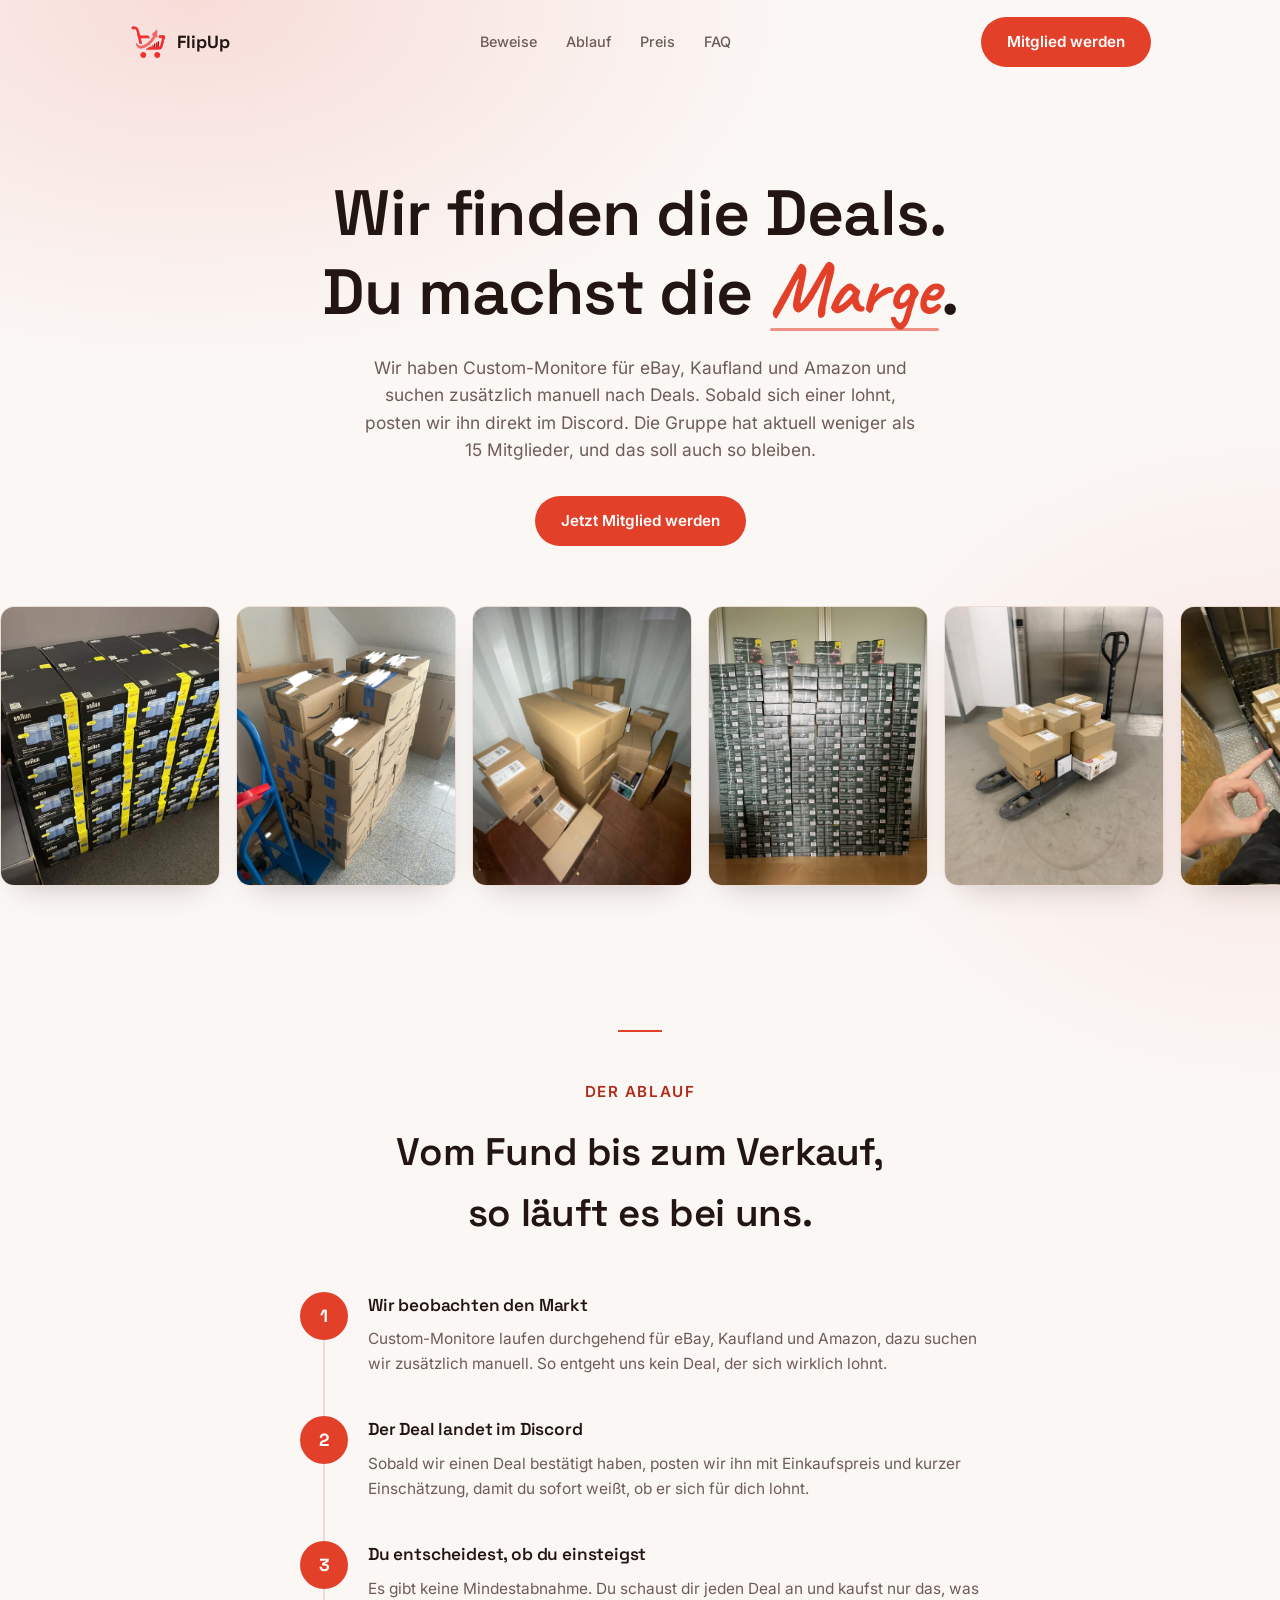
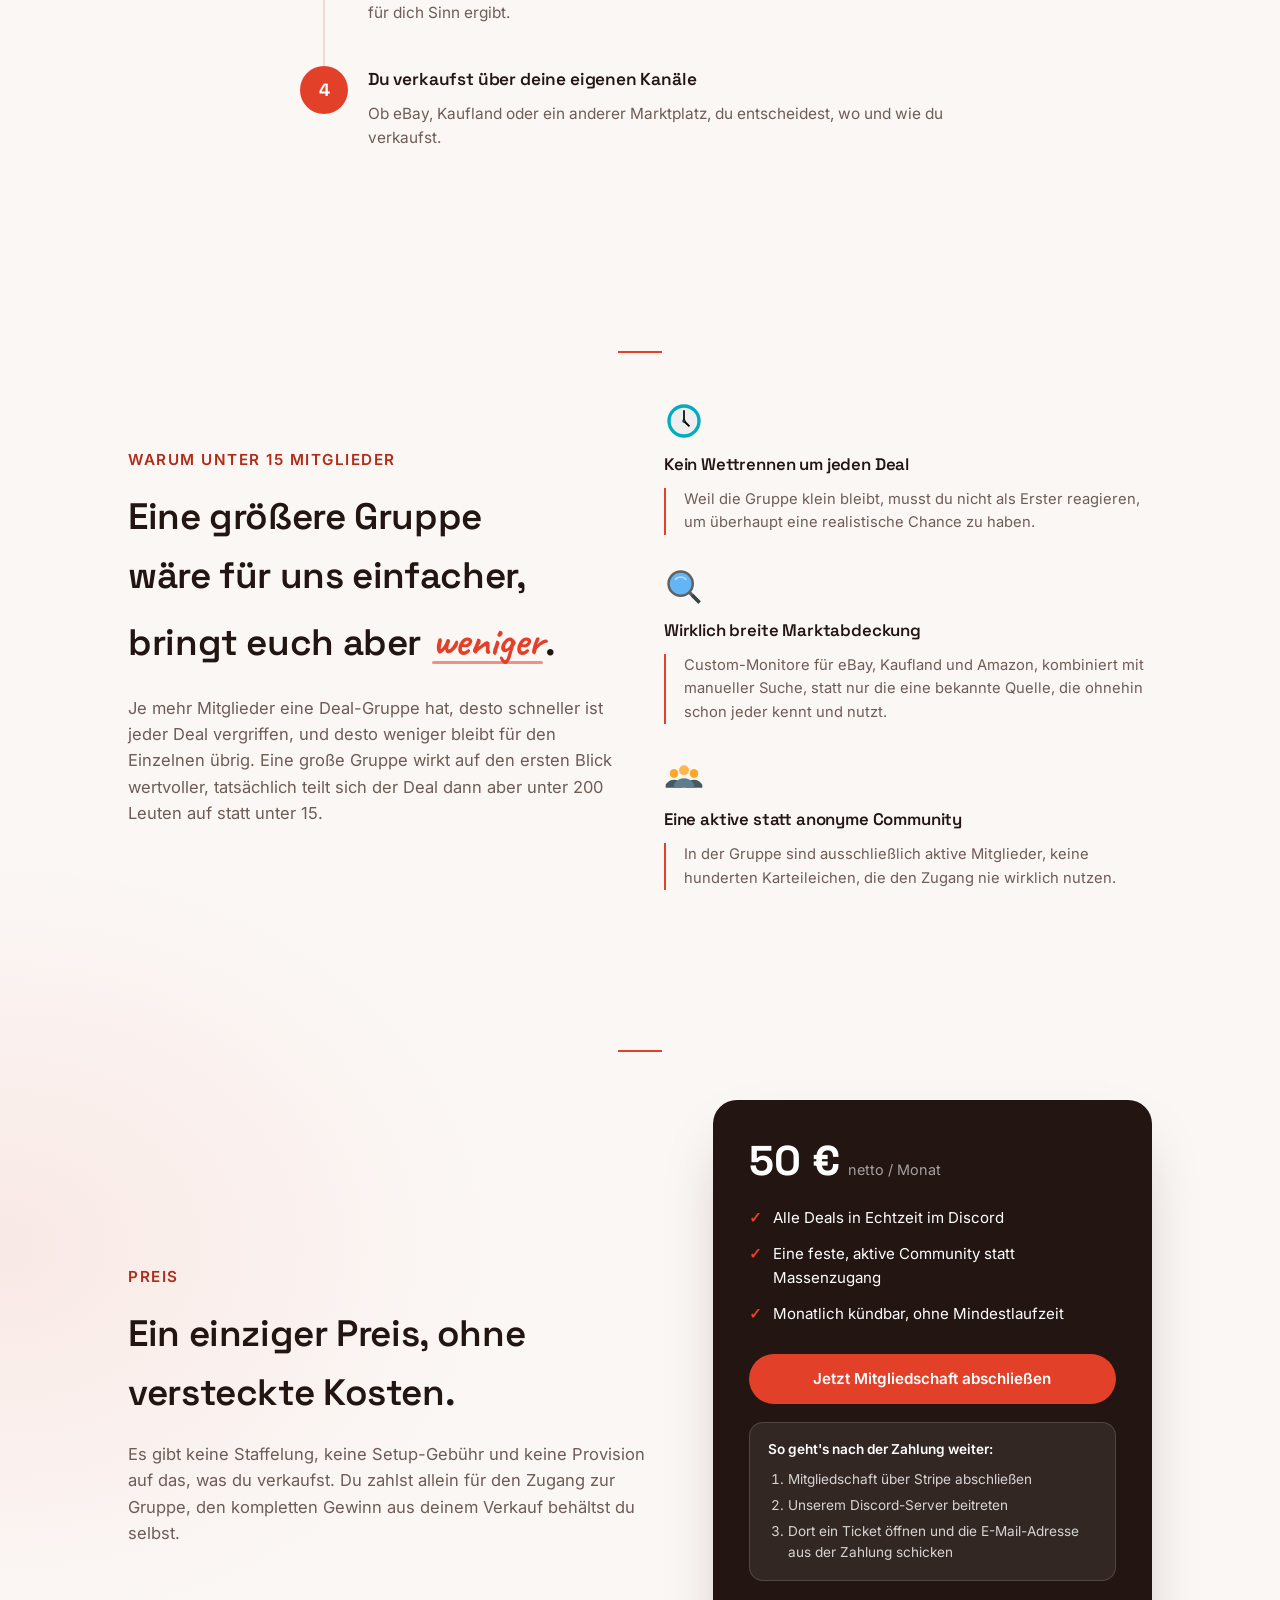
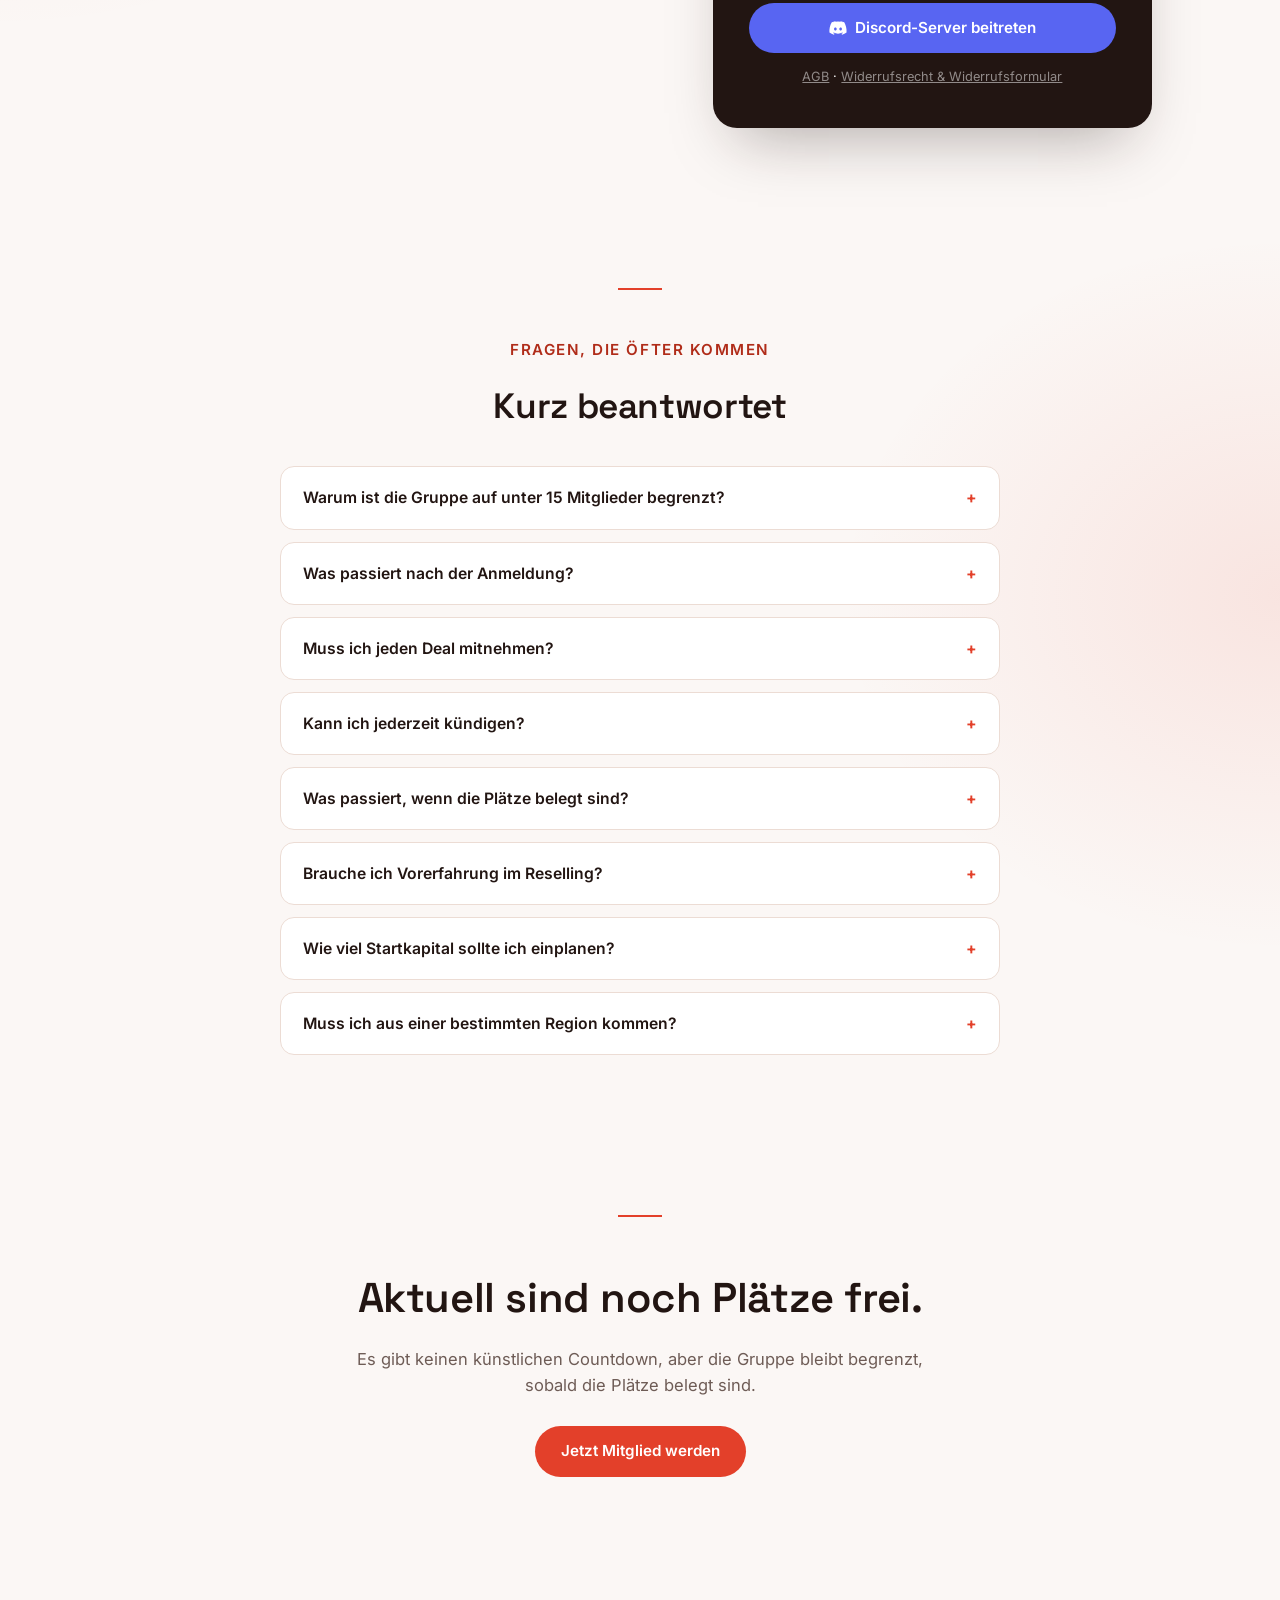
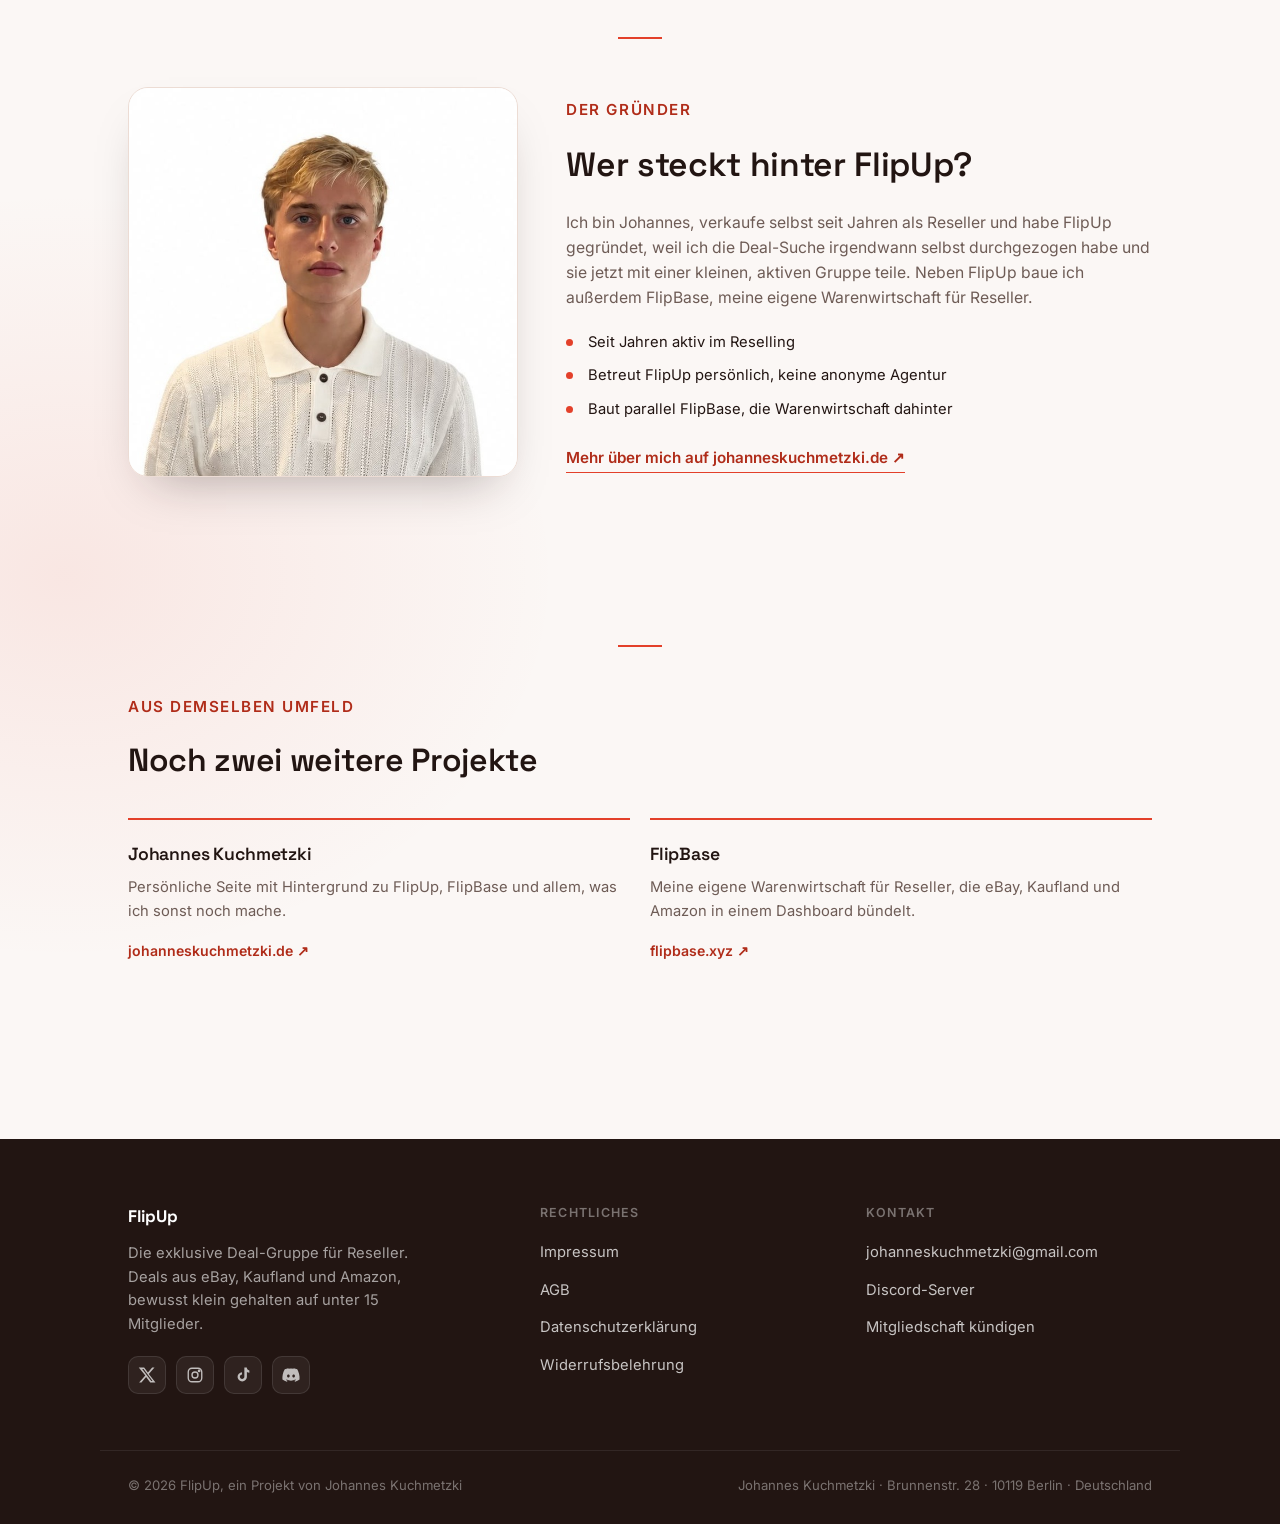
==== index.html @ 41fc4fbd "Redesign why-section with flat-color icons and divider-line layout like johanneskuchmetzki.de" ====
<!doctype html>
<html lang="de">
<head>
<meta charset="UTF-8">
<meta name="viewport" content="width=device-width, initial-scale=1.0">
<title>FlipUp</title>
<meta name="description" content="FlipUp, die exklusive Deal-Gruppe für Reseller. Deals aus eBay, Kaufland und Amazon, gefunden über Custom-Monitore und manuelle Suche, bewusst klein gehalten auf unter 15 Mitglieder.">
<link rel="canonical" href="https://flipupde.de/">
<meta property="og:title" content="FlipUp, exklusive Deal-Gruppe für Reseller">
<meta property="og:description" content="Deals aus eBay, Kaufland und Amazon, gefunden über Custom-Monitore und manuelle Suche. Bewusst klein gehalten auf unter 15 Mitglieder.">
<meta property="og:type" content="website">
<meta property="og:url" content="https://flipupde.de/">
<link rel="icon" type="image/png" sizes="32x32" href="assets/favicon/favicon-32.png">
<link rel="icon" type="image/png" sizes="16x16" href="assets/favicon/favicon-16.png">
<link rel="apple-touch-icon" sizes="180x180" href="assets/favicon/favicon-180.png">
<link rel="stylesheet" href="style.css?v=12">
<script type="application/ld+json">
{
  "@context": "https://schema.org",
  "@type": "Organization",
  "name": "FlipUp",
  "url": "https://flipupde.de/",
  "logo": "https://flipupde.de/assets/favicon/favicon-512.png",
  "description": "Exklusive Deal-Gruppe für Reseller mit Deals aus eBay, Kaufland und Amazon, gefunden über Custom-Monitore und manuelle Suche.",
  "founder": {
    "@type": "Person",
    "name": "Johannes Kuchmetzki"
  }
}
</script>
</head>
<body>

  <header class="nav" id="site-nav">
    <div class="nav-inner">
      <a class="nav-brand" href="#top">
        <img src="assets/logo.png" alt="FlipUp Logo" class="brand-logo">
        FlipUp
      </a>
      <nav>
        <a href="#proof">Beweise</a>
        <a href="#how">Ablauf</a>
        <a href="#pricing">Preis</a>
        <a href="#faq">FAQ</a>
      </nav>
      <a class="button button-nav" href="#pricing">Mitglied werden</a>
    </div>
  </header>

  <main id="top">

    <section class="hero">
      <div class="container hero-inner">
        <h1>Wir finden die Deals.<br>Du machst die <span class="accent-script">Marge</span>.</h1>
        <p class="hero-text">Wir haben Custom-Monitore für eBay, Kaufland und Amazon und suchen zusätzlich manuell nach Deals. Sobald sich einer lohnt, posten wir ihn direkt im Discord. Die Gruppe hat aktuell weniger als 15 Mitglieder, und das soll auch so bleiben.</p>
        <div class="hero-actions">
          <a class="button" href="#pricing">Jetzt Mitglied werden</a>
        </div>
      </div>
    </section>

    <section id="proof" class="strip-section">
      <div class="strip">
        <div class="strip-track">
          <img src="assets/deal-1.webp" alt="Palette mit Deal-Ware" class="strip-photo">
          <img src="assets/deal-4.webp" alt="Amazon-Pakete" class="strip-photo">
          <img src="assets/success/success-1.jpg" alt="Gestapelte Kartons" class="strip-photo">
          <img src="assets/deal-9.webp" alt="Akku-Sets aufgebaut" class="strip-photo">
          <img src="assets/success/success-2.jpg" alt="Wagen voller Pakete" class="strip-photo">
          <img src="assets/deal-13.webp" alt="Pakete im Transportwagen" class="strip-photo">
          <img src="assets/success/success-3.jpg" alt="Zwei Wagen mit Ware" class="strip-photo">
          <img src="assets/success/success-4.jpg" alt="Lagerecke voller Kartons" class="strip-photo">
          <img src="assets/success/success-5.jpg" alt="Palette mit Paketen" class="strip-photo">
          <img src="assets/deal-1.webp" alt="Palette mit Deal-Ware" class="strip-photo">
          <img src="assets/deal-4.webp" alt="Amazon-Pakete" class="strip-photo">
          <img src="assets/success/success-1.jpg" alt="Gestapelte Kartons" class="strip-photo">
          <img src="assets/deal-9.webp" alt="Akku-Sets aufgebaut" class="strip-photo">
          <img src="assets/success/success-2.jpg" alt="Wagen voller Pakete" class="strip-photo">
          <img src="assets/deal-13.webp" alt="Pakete im Transportwagen" class="strip-photo">
          <img src="assets/success/success-3.jpg" alt="Zwei Wagen mit Ware" class="strip-photo">
          <img src="assets/success/success-4.jpg" alt="Lagerecke voller Kartons" class="strip-photo">
          <img src="assets/success/success-5.jpg" alt="Palette mit Paketen" class="strip-photo">
        </div>
      </div>
    </section>

    <section id="how" class="section how">
      <div class="section-divider"></div>
      <div class="container">
        <p class="section-label reveal">Der Ablauf</p>
        <h2 class="reveal">Vom Fund bis zum Verkauf, so läuft es bei uns.</h2>
        <div class="timeline">
          <div class="timeline-item reveal">
            <span class="timeline-num">1</span>
            <div>
              <h3>Wir beobachten den Markt</h3>
              <p>Custom-Monitore laufen durchgehend für eBay, Kaufland und Amazon, dazu suchen wir zusätzlich manuell. So entgeht uns kein Deal, der sich wirklich lohnt.</p>
            </div>
          </div>
          <div class="timeline-item reveal">
            <span class="timeline-num">2</span>
            <div>
              <h3>Der Deal landet im Discord</h3>
              <p>Sobald wir einen Deal bestätigt haben, posten wir ihn mit Einkaufspreis und kurzer Einschätzung, damit du sofort weißt, ob er sich für dich lohnt.</p>
            </div>
          </div>
          <div class="timeline-item reveal">
            <span class="timeline-num">3</span>
            <div>
              <h3>Du entscheidest, ob du einsteigst</h3>
              <p>Es gibt keine Mindestabnahme. Du schaust dir jeden Deal an und kaufst nur das, was für dich Sinn ergibt.</p>
            </div>
          </div>
          <div class="timeline-item reveal">
            <span class="timeline-num">4</span>
            <div>
              <h3>Du verkaufst über deine eigenen Kanäle</h3>
              <p>Ob eBay, Kaufland oder ein anderer Marktplatz, du entscheidest, wo und wie du verkaufst.</p>
            </div>
          </div>
        </div>
      </div>
    </section>

    <section class="section why alt">
      <div class="section-divider"></div>
      <div class="container why-grid">
        <div class="reveal">
          <p class="section-label">Warum unter 15 Mitglieder</p>
          <h2>Eine größere Gruppe wäre für uns einfacher, bringt euch aber <span class="accent-script">weniger</span>.</h2>
          <p class="lede">Je mehr Mitglieder eine Deal-Gruppe hat, desto schneller ist jeder Deal vergriffen, und desto weniger bleibt für den Einzelnen übrig. Eine große Gruppe wirkt auf den ersten Blick wertvoller, tatsächlich teilt sich der Deal dann aber unter 200 Leuten auf statt unter 15.</p>
        </div>
        <div class="why-points">
          <div class="why-point reveal">
            <img src="assets/icons/clock.svg" alt="" class="why-icon">
            <h3>Kein Wettrennen um jeden Deal</h3>
            <div class="why-body">
              <p>Weil die Gruppe klein bleibt, musst du nicht als Erster reagieren, um überhaupt eine realistische Chance zu haben.</p>
            </div>
          </div>
          <div class="why-point reveal">
            <img src="assets/icons/search.svg" alt="" class="why-icon">
            <h3>Wirklich breite Marktabdeckung</h3>
            <div class="why-body">
              <p>Custom-Monitore für eBay, Kaufland und Amazon, kombiniert mit manueller Suche, statt nur die eine bekannte Quelle, die ohnehin schon jeder kennt und nutzt.</p>
            </div>
          </div>
          <div class="why-point reveal">
            <img src="assets/icons/conference-call.svg" alt="" class="why-icon">
            <h3>Eine aktive statt anonyme Community</h3>
            <div class="why-body">
              <p>In der Gruppe sind ausschließlich aktive Mitglieder, keine hunderten Karteileichen, die den Zugang nie wirklich nutzen.</p>
            </div>
          </div>
        </div>
      </div>
    </section>

    <section id="pricing" class="section pricing">
      <div class="section-divider"></div>
      <div class="container pricing-grid">
        <div class="pricing-copy reveal">
          <p class="section-label">Preis</p>
          <h2>Ein einziger Preis, ohne versteckte Kosten.</h2>
          <p class="lede">Es gibt keine Staffelung, keine Setup-Gebühr und keine Provision auf das, was du verkaufst. Du zahlst allein für den Zugang zur Gruppe, den kompletten Gewinn aus deinem Verkauf behältst du selbst.</p>
        </div>
        <div class="pricing-card reveal">
          <div class="pricing-price">
            <span class="pricing-amount">50&nbsp;€</span>
            <span class="pricing-period">netto / Monat</span>
          </div>
          <ul class="pricing-points">
            <li>Alle Deals in Echtzeit im Discord</li>
            <li>Eine feste, aktive Community statt Massenzugang</li>
            <li>Monatlich kündbar, ohne Mindestlaufzeit</li>
          </ul>
          <a class="button button-block" href="https://buy.stripe.com/bJefZj2SH6vlgEM9r18k802" target="_blank" rel="noopener">Jetzt Mitgliedschaft abschließen</a>
          <div class="pricing-steps">
            <p class="pricing-steps-title">So geht's nach der Zahlung weiter:</p>
            <ol>
              <li>Mitgliedschaft über Stripe abschließen</li>
              <li>Unserem Discord-Server beitreten</li>
              <li>Dort ein Ticket öffnen und die E-Mail-Adresse aus der Zahlung schicken</li>
            </ol>
          </div>
          <a class="button button-discord" href="https://discord.gg/VjVJKsM6pp" target="_blank" rel="noopener">
            <svg width="18" height="18" viewBox="0 0 24 24" fill="currentColor" aria-hidden="true"><path d="M20.3 4.4A19.7 19.7 0 0015.6 3l-.3.6a14 14 0 014.2 1.6 16 16 0 00-15 0A14 14 0 018.7 3.6L8.4 3a19.6 19.6 0 00-4.7 1.4C1 9 .3 13.5.6 18a19.8 19.8 0 006 3l.9-1.5a12.7 12.7 0 01-2-1c.2-.1.3-.3.5-.4a14.1 14.1 0 0012 0l.5.4a12.7 12.7 0 01-2 1L17.4 21a19.7 19.7 0 006-3c.4-5.2-1-9.7-3.1-13.6zM8.5 15.3c-1 0-1.8-.9-1.8-2s.8-2 1.8-2 1.9.9 1.8 2c0 1.1-.8 2-1.8 2zm7 0c-1 0-1.8-.9-1.8-2s.8-2 1.8-2 1.9.9 1.8 2c0 1.1-.8 2-1.8 2z"/></svg>
            Discord-Server beitreten
          </a>
          <p class="pricing-legal-link"><a href="agb.html">AGB</a> · <a href="widerruf.html">Widerrufsrecht &amp; Widerrufsformular</a></p>
        </div>
      </div>
    </section>

    <section id="faq" class="section faq">
      <div class="section-divider"></div>
      <div class="container">
        <p class="section-label reveal">Fragen, die öfter kommen</p>
        <h2 class="reveal">Kurz beantwortet</h2>
        <div class="faq-list">
          <details class="faq-item reveal">
            <summary>Warum ist die Gruppe auf unter 15 Mitglieder begrenzt?</summary>
            <p>Ein Deal, der für 15 Leute reicht, reicht nicht mehr, sobald 300 Leute gleichzeitig zugreifen. Genau deshalb halten wir die Gruppe bewusst klein.</p>
          </details>
          <details class="faq-item reveal">
            <summary>Was passiert nach der Anmeldung?</summary>
            <p>Du bekommst Zugang zum privaten Discord-Server. Ab diesem Moment siehst du jeden Deal, sobald wir ihn posten, inklusive Einkaufspreis und einer kurzen Einschätzung.</p>
          </details>
          <details class="faq-item reveal">
            <summary>Muss ich jeden Deal mitnehmen?</summary>
            <p>Nein. Du schaust dir jeden Deal in Ruhe an und entscheidest selbst, ob er zu dir passt.</p>
          </details>
          <details class="faq-item reveal">
            <summary>Kann ich jederzeit kündigen?</summary>
            <p>Ja, die Mitgliedschaft läuft monatlich und lässt sich jederzeit ohne Frist beenden.</p>
          </details>
          <details class="faq-item reveal">
            <summary>Was passiert, wenn die Plätze belegt sind?</summary>
            <p>Dann bleibt die Gruppe vorerst geschlossen, genau das macht ihren Wert aus. Melde dich trotzdem gerne, falls kurzfristig ein Platz frei wird.</p>
          </details>
          <details class="faq-item reveal">
            <summary>Brauche ich Vorerfahrung im Reselling?</summary>
            <p>Nein. Wir beschreiben jeden Deal so, dass klar ist, worum es geht und was realistisch drin ist. Wichtiger als Erfahrung ist, dass du Lust hast, dich wirklich mit den Deals zu beschäftigen.</p>
          </details>
          <details class="faq-item reveal">
            <summary>Wie viel Startkapital sollte ich einplanen?</summary>
            <p>Das hängt vom Deal ab, viele lassen sich schon mit 100 bis 300 € Einsatz starten. Du entscheidest bei jedem Deal selbst, wie viel du investierst, es gibt keine Mindestsumme.</p>
          </details>
          <details class="faq-item reveal">
            <summary>Muss ich aus einer bestimmten Region kommen?</summary>
            <p>Nein, du kannst von überall in Deutschland mitmachen. Entscheidend ist nur, dass du die Ware selbst einkaufen und über deine eigenen Kanäle weiterverkaufen kannst.</p>
          </details>
        </div>
      </div>
    </section>

    <section class="section cta">
      <div class="section-divider"></div>
      <div class="container cta-inner reveal">
        <h2>Aktuell sind noch Plätze frei.</h2>
        <p class="lede">Es gibt keinen künstlichen Countdown, aber die Gruppe bleibt begrenzt, sobald die Plätze belegt sind.</p>
        <a class="button" href="#pricing">Jetzt Mitglied werden</a>
      </div>
    </section>

    <section id="founder" class="section founder alt">
      <div class="section-divider"></div>
      <div class="container">
        <div class="founder-grid">
          <div class="founder-photo reveal">
            <img src="assets/founder.jpg?v=3" alt="Johannes Kuchmetzki">
          </div>
          <div class="founder-content reveal">
            <p class="section-label">Der Gründer</p>
            <h2>Wer steckt hinter FlipUp?</h2>
            <p class="founder-bio">Ich bin Johannes, verkaufe selbst seit Jahren als Reseller und habe FlipUp gegründet, weil ich die Deal-Suche irgendwann selbst durchgezogen habe und sie jetzt mit einer kleinen, aktiven Gruppe teile. Neben FlipUp baue ich außerdem FlipBase, meine eigene Warenwirtschaft für Reseller.</p>
            <ul class="founder-points">
              <li>Seit Jahren aktiv im Reselling</li>
              <li>Betreut FlipUp persönlich, keine anonyme Agentur</li>
              <li>Baut parallel FlipBase, die Warenwirtschaft dahinter</li>
            </ul>
            <a class="founder-link" href="https://johanneskuchmetzki.de" target="_blank" rel="noopener">
              Mehr über mich auf johanneskuchmetzki.de ↗
            </a>
          </div>
        </div>
      </div>
    </section>

    <section class="section network">
      <div class="section-divider"></div>
      <div class="container">
        <p class="section-label reveal">Aus demselben Umfeld</p>
        <h2 class="reveal">Noch zwei weitere Projekte</h2>
        <div class="network-grid">
          <a class="network-card reveal" href="https://johanneskuchmetzki.de" target="_blank" rel="noopener">
            <h3>Johannes Kuchmetzki</h3>
            <p>Persönliche Seite mit Hintergrund zu FlipUp, FlipBase und allem, was ich sonst noch mache.</p>
            <span class="network-link">johanneskuchmetzki.de ↗</span>
          </a>
          <a class="network-card reveal" href="https://flipbase.xyz" target="_blank" rel="noopener">
            <h3>FlipBase</h3>
            <p>Meine eigene Warenwirtschaft für Reseller, die eBay, Kaufland und Amazon in einem Dashboard bündelt.</p>
            <span class="network-link">flipbase.xyz ↗</span>
          </a>
        </div>
      </div>
    </section>

  </main>

  <footer class="footer">
    <div class="container footer-grid">
      <div>
        <p class="footer-brand">FlipUp</p>
        <p class="footer-tagline">Die exklusive Deal-Gruppe für Reseller. Deals aus eBay, Kaufland und Amazon, bewusst klein gehalten auf unter 15 Mitglieder.</p>
        <div class="footer-social">
          <a href="https://x.com/FlipUpde" target="_blank" rel="noopener" aria-label="FlipUp auf X">
            <svg width="18" height="18" viewBox="0 0 24 24" fill="currentColor" aria-hidden="true"><path d="M18.9 2H22l-7.6 8.7L23.3 22h-7l-5.5-7.2L4.6 22H1.5l8.2-9.4L1 2h7.2l5 6.6L18.9 2zm-1.2 18h1.7L7.4 4h-1.8l12.1 16z"/></svg>
          </a>
          <a href="https://www.instagram.com/flipupde/" target="_blank" rel="noopener" aria-label="FlipUp auf Instagram">
            <svg width="18" height="18" viewBox="0 0 24 24" fill="none" stroke="currentColor" stroke-width="1.8" aria-hidden="true"><rect x="3" y="3" width="18" height="18" rx="5"/><circle cx="12" cy="12" r="4"/><circle cx="17.5" cy="6.5" r="1"/></svg>
          </a>
          <a href="https://www.tiktok.com/@flipupde" target="_blank" rel="noopener" aria-label="FlipUp auf TikTok">
            <svg width="18" height="18" viewBox="0 0 24 24" fill="currentColor" aria-hidden="true"><path d="M14 2h3c.2 2.1 1.4 3.7 3.5 3.9v3c-1.2 0-2.3-.3-3.3-.9v6.4c0 3.4-2.8 6.1-6.2 6.1S4.8 17.8 4.8 14.4c0-3.3 2.6-6 5.9-6.1v3.1c-1.6.1-2.9 1.4-2.9 3s1.3 3 3 3 3-1.3 3-3V2z"/></svg>
          </a>
          <a href="https://discord.gg/VjVJKsM6pp" target="_blank" rel="noopener" aria-label="FlipUp auf Discord">
            <svg width="18" height="18" viewBox="0 0 24 24" fill="currentColor" aria-hidden="true"><path d="M20.3 4.4A19.7 19.7 0 0015.6 3l-.3.6a14 14 0 014.2 1.6 16 16 0 00-15 0A14 14 0 018.7 3.6L8.4 3a19.6 19.6 0 00-4.7 1.4C1 9 .3 13.5.6 18a19.8 19.8 0 006 3l.9-1.5a12.7 12.7 0 01-2-1c.2-.1.3-.3.5-.4a14.1 14.1 0 0012 0l.5.4a12.7 12.7 0 01-2 1L17.4 21a19.7 19.7 0 006-3c.4-5.2-1-9.7-3.1-13.6zM8.5 15.3c-1 0-1.8-.9-1.8-2s.8-2 1.8-2 1.9.9 1.8 2c0 1.1-.8 2-1.8 2zm7 0c-1 0-1.8-.9-1.8-2s.8-2 1.8-2 1.9.9 1.8 2c0 1.1-.8 2-1.8 2z"/></svg>
          </a>
        </div>
      </div>
      <div>
        <p class="footer-heading">Rechtliches</p>
        <ul class="footer-links">
          <li><a href="https://johanneskuchmetzki.de/impressum.html">Impressum</a></li>
          <li><a href="agb.html">AGB</a></li>
          <li><a href="datenschutz.html">Datenschutzerklärung</a></li>
          <li><a href="widerruf.html">Widerrufsbelehrung</a></li>
        </ul>
      </div>
      <div>
        <p class="footer-heading">Kontakt</p>
        <ul class="footer-links">
          <li><a href="mailto:johanneskuchmetzki@gmail.com">johanneskuchmetzki@gmail.com</a></li>
          <li><a href="https://discord.gg/VjVJKsM6pp" target="_blank" rel="noopener">Discord-Server</a></li>
          <li><a href="kuendigen.html">Mitgliedschaft kündigen</a></li>
        </ul>
      </div>
    </div>
    <div class="container footer-bottom">
      <span>© 2026 FlipUp, ein Projekt von Johannes Kuchmetzki</span>
      <span>Johannes Kuchmetzki · Brunnenstr. 28 · 10119 Berlin · Deutschland</span>
    </div>
  </footer>

  <script>
    var revealEls = document.querySelectorAll('.reveal');
    if ('IntersectionObserver' in window) {
      var io = new IntersectionObserver(function (entries) {
        entries.forEach(function (entry) {
          if (entry.isIntersecting) {
            entry.target.classList.add('reveal-visible');
            io.unobserve(entry.target);
          }
        });
      }, { threshold: 0.15, rootMargin: '0px 0px -40px 0px' });
      revealEls.forEach(function (el) { io.observe(el); });
    } else {
      revealEls.forEach(function (el) { el.classList.add('reveal-visible'); });
    }
  </script>

  <script>
    var siteNav = document.getElementById('site-nav');
    function updateNavScroll() {
      if (window.scrollY > 24) {
        siteNav.classList.add('scrolled');
      } else {
        siteNav.classList.remove('scrolled');
      }
    }
    updateNavScroll();
    window.addEventListener('scroll', updateNavScroll, { passive: true });
  </script>

</body>
</html>
---- style.css ----
@font-face {
  font-family: "Inter";
  src: url("assets/fonts/inter-latin.woff2") format("woff2");
  font-weight: 400 700;
  font-style: normal;
  font-display: swap;
}

@font-face {
  font-family: "Space Grotesk";
  src: url("assets/fonts/space-grotesk-latin.woff2") format("woff2");
  font-weight: 400 700;
  font-style: normal;
  font-display: swap;
}

@font-face {
  font-family: "Caveat";
  src: url("assets/fonts/caveat-700.woff2") format("woff2");
  font-weight: 700;
  font-style: normal;
  font-display: swap;
}

.accent-script {
  font-family: "Caveat", cursive;
  font-weight: 700;
  font-size: 1.2em;
  color: var(--accent);
  padding: 0 2px;
  position: relative;
}

.accent-script::after {
  content: "";
  position: absolute;
  left: 2px;
  right: 2px;
  bottom: 0.08em;
  height: 3px;
  background: var(--accent);
  border-radius: 2px;
  opacity: 0.55;
}

:root {
  --bg: #fbf7f5;
  --bg-alt: #f6ebe6;
  --surface: #ffffff;
  --text: #221512;
  --text-muted: #6e5c56;
  --accent: #e3402a;
  --accent-ink: #b02c19;
  --border: #ecdcd4;
  --max-width: 1080px;
  color-scheme: light;
}

* { box-sizing: border-box; }

html { scroll-behavior: smooth; }

body {
  margin: 0;
  background:
    radial-gradient(1000px 600px at 15% 0%, rgba(227, 64, 42, 0.14), transparent 60%),
    radial-gradient(800px 600px at 100% 12%, rgba(227, 64, 42, 0.09), transparent 55%),
    radial-gradient(900px 700px at 0% 45%, rgba(227, 64, 42, 0.08), transparent 55%),
    radial-gradient(800px 650px at 100% 60%, rgba(227, 64, 42, 0.1), transparent 55%),
    radial-gradient(900px 700px at 5% 85%, rgba(227, 64, 42, 0.09), transparent 55%),
    radial-gradient(800px 600px at 95% 100%, rgba(227, 64, 42, 0.1), transparent 55%),
    var(--bg);
  color: var(--text);
  font-family: "Inter", -apple-system, BlinkMacSystemFont, "Segoe UI", sans-serif;
  line-height: 1.6;
}

h1, h2, h3 {
  font-family: "Space Grotesk", -apple-system, BlinkMacSystemFont, "Segoe UI", sans-serif;
  font-weight: 600;
  letter-spacing: -0.01em;
  margin: 0;
  text-wrap: balance;
}

.container {
  max-width: var(--max-width);
  margin: 0 auto;
  padding: 0 28px;
}

/* Reveal-on-scroll */

.reveal {
  opacity: 0;
  transform: translateY(28px);
  transition: opacity 0.7s cubic-bezier(0.16, 1, 0.3, 1), transform 0.7s cubic-bezier(0.16, 1, 0.3, 1);
}

.reveal-visible {
  opacity: 1;
  transform: translateY(0);
}

@media (prefers-reduced-motion: reduce) {
  .reveal { opacity: 1; transform: none; transition: none; }
}

/* Nav */

.nav {
  position: sticky;
  top: 0;
  z-index: 20;
  padding: 0;
  transition: padding 0.25s ease;
}

.nav.scrolled {
  padding: 12px 20px 0;
}

.nav-inner {
  max-width: var(--max-width);
  margin: 0 auto;
  padding: 16px 28px;
  display: flex;
  justify-content: space-between;
  align-items: center;
  flex-wrap: wrap;
  gap: 12px;
  background: transparent;
  border: 1px solid transparent;
  border-radius: 999px;
  box-shadow: none;
  transition: padding 0.25s ease, background 0.25s ease, border-color 0.25s ease, box-shadow 0.25s ease;
}

.nav.scrolled .nav-inner {
  padding: 8px 20px;
  background: rgba(255, 255, 255, 0.75);
  backdrop-filter: blur(10px);
  border-color: rgba(255, 255, 255, 0.6);
  box-shadow: 0 10px 30px -14px rgba(34, 21, 18, 0.25);
}

.nav-brand {
  font-family: "Space Grotesk", sans-serif;
  font-weight: 700;
  font-size: 1.1rem;
  color: var(--text);
  text-decoration: none;
  display: flex;
  align-items: center;
  gap: 10px;
}

.brand-logo {
  width: 38px;
  height: 38px;
  object-fit: contain;
}

.nav nav a {
  color: var(--text-muted);
  text-decoration: none;
  margin-left: 24px;
  font-size: 0.9rem;
  font-weight: 500;
  transition: color 0.15s ease;
}

.nav nav a:first-child { margin-left: 0; }
.nav nav a:hover { color: var(--accent-ink); }

.button-nav {
  padding: 9px 18px;
  font-size: 0.88rem;
  transition: padding 0.25s ease, font-size 0.25s ease;
}

.nav.scrolled .button-nav {
  padding: 7px 15px;
  font-size: 0.82rem;
}

/* Buttons */

.button {
  display: inline-flex;
  align-items: center;
  background: var(--accent);
  color: #fff;
  padding: 13px 26px;
  border-radius: 999px;
  text-decoration: none;
  font-weight: 600;
  font-size: 0.95rem;
  transition: transform 0.15s ease, background 0.15s ease;
}

.button:hover {
  background: var(--accent-ink);
  transform: translateY(-1px);
}

.button-ghost {
  background: transparent;
  color: var(--text);
  border: 1.5px solid var(--border);
}

.button-ghost:hover {
  background: var(--surface);
  color: var(--accent-ink);
  border-color: var(--accent-ink);
}

.button-block {
  width: 100%;
  justify-content: center;
}

.button-light {
  background: #fff;
  color: var(--accent-ink);
}

.button-light:hover { background: var(--bg); }

/* Hero — single column, bold, no side image */

.hero {
  padding: 96px 0 40px;
  text-align: center;
  overflow: hidden;
}

.hero-inner {
  max-width: 780px;
  margin: 0 auto;
}

.eyebrow {
  display: inline-block;
  text-transform: uppercase;
  letter-spacing: 0.12em;
  font-size: 0.78rem;
  font-weight: 600;
  color: var(--accent-ink);
  margin: 0 0 20px;
}

.hero h1 {
  font-size: clamp(2.4rem, 6vw, 4rem);
  line-height: 1.06;
  margin: 0 auto 24px;
  max-width: 720px;
}

.hero h1 .accent {
  color: var(--accent);
}

.hero-text {
  color: var(--text-muted);
  font-size: 1.08rem;
  max-width: 560px;
  margin: 0 auto 32px;
}

.hero-actions {
  display: flex;
  gap: 14px;
  flex-wrap: wrap;
  justify-content: center;
  margin-bottom: 8px;
}

/* Horizontal photo strip */

.strip-section {
  padding: 8px 0 0;
}

.strip-label {
  text-align: center;
  font-size: 0.85rem;
  color: var(--text-muted);
  margin: 0 0 18px;
}

.strip {
  overflow: hidden;
  padding: 4px 0 64px;
}

.strip-track {
  display: flex;
  width: max-content;
  gap: 16px;
  animation: strip-scroll 40s linear infinite;
}

.strip-photo {
  width: 220px;
  height: 280px;
  object-fit: cover;
  border-radius: 14px;
  border: 1px solid var(--border);
  box-shadow: 0 16px 32px -20px rgba(34, 21, 18, 0.3);
  flex-shrink: 0;
}

@keyframes strip-scroll {
  from { transform: translateX(0); }
  to { transform: translateX(-50%); }
}

@media (prefers-reduced-motion: reduce) {
  .strip-track { animation: none; }
}

/* Sections */

.section {
  padding: 80px 0;
}

.section-label {
  text-transform: uppercase;
  letter-spacing: 0.1em;
  font-size: 0.95rem;
  font-weight: 600;
  color: var(--accent-ink);
  margin: 0 0 16px;
}

.section-divider {
  width: 44px;
  height: 2px;
  background: var(--accent);
  margin: 0 auto 48px;
}

.how {
  text-align: center;
}

.how h2 {
  font-size: clamp(1.7rem, 3.2vw, 2.4rem);
  max-width: 640px;
  margin: 0 auto 48px;
}

.lede {
  color: var(--text-muted);
  font-size: 1.03rem;
  max-width: 600px;
}

/* Timeline (replaces card grid) */

.timeline {
  display: flex;
  flex-direction: column;
  gap: 0;
  max-width: 680px;
  margin: 0 auto;
  text-align: left;
}

.timeline-item {
  display: grid;
  grid-template-columns: 48px 1fr;
  gap: 20px;
  padding-bottom: 40px;
  position: relative;
}

.timeline-item:not(:last-child)::before {
  content: "";
  position: absolute;
  left: 23px;
  top: 48px;
  bottom: 0;
  width: 2px;
  background: var(--border);
}

.timeline-num {
  width: 48px;
  height: 48px;
  border-radius: 50%;
  background: var(--accent);
  color: #fff;
  display: flex;
  align-items: center;
  justify-content: center;
  font-family: "Space Grotesk", sans-serif;
  font-weight: 700;
  font-size: 1.1rem;
  flex-shrink: 0;
  z-index: 1;
}

.timeline-item h3 {
  font-size: 1.08rem;
  margin-bottom: 8px;
}

.timeline-item p {
  color: var(--text-muted);
  font-size: 0.96rem;
  margin: 0;
}

/* Why */

.why-grid {
  display: grid;
  grid-template-columns: 1fr 1fr;
  gap: 48px;
  align-items: center;
}

.why h2 {
  font-size: clamp(1.7rem, 3.2vw, 2.3rem);
  margin: 14px 0 18px;
}

.why-points {
  display: flex;
  flex-direction: column;
  gap: 32px;
}

.why-point {
  display: flex;
  flex-direction: column;
  gap: 10px;
}

.why-icon {
  width: 40px;
  height: 40px;
}

.why-point h3 {
  font-size: 1.05rem;
}

.why-body {
  border-left: 2px solid var(--accent);
  padding-left: 18px;
}

.why-point p {
  color: var(--text-muted);
  font-size: 0.92rem;
  margin: 0;
}

/* Pricing */

.pricing-grid {
  display: grid;
  grid-template-columns: 1.1fr 0.9fr;
  gap: 48px;
  align-items: center;
}

.pricing h2 {
  font-size: clamp(1.7rem, 3.2vw, 2.3rem);
  margin: 14px 0 18px;
}

.pricing-card {
  background: var(--text);
  border-radius: 24px;
  padding: 40px 36px;
  color: #fff;
  box-shadow: 0 30px 60px -24px rgba(34, 21, 18, 0.35);
}

.pricing-price {
  display: flex;
  align-items: baseline;
  gap: 8px;
  margin-bottom: 24px;
}

.pricing-amount {
  font-family: "Space Grotesk", sans-serif;
  font-size: 2.6rem;
  font-weight: 700;
  line-height: 1;
}

.pricing-period {
  color: rgba(255,255,255,0.6);
  font-size: 0.9rem;
}

.pricing-points {
  list-style: none;
  padding: 0;
  margin: 0 0 28px;
  display: flex;
  flex-direction: column;
  gap: 12px;
}

.pricing-points li {
  position: relative;
  padding-left: 24px;
  font-size: 0.94rem;
}

.pricing-points li::before {
  content: "✓";
  position: absolute;
  left: 0;
  color: var(--accent);
  font-weight: 700;
}

.pricing-steps {
  background: rgba(255, 255, 255, 0.08);
  border: 1px solid rgba(255, 255, 255, 0.15);
  border-radius: 14px;
  padding: 16px 18px;
  margin: 18px 0;
}

.pricing-steps-title {
  font-size: 0.85rem;
  font-weight: 600;
  margin: 0 0 8px;
}

.pricing-steps ol {
  margin: 0;
  padding-left: 20px;
  display: flex;
  flex-direction: column;
  gap: 4px;
}

.pricing-steps li {
  font-size: 0.85rem;
  color: rgba(255, 255, 255, 0.8);
}

.button-discord {
  width: 100%;
  justify-content: center;
  background: #5865f2;
  gap: 8px;
  margin-top: 4px;
}

.button-discord:hover {
  background: #4752c4;
}

.pricing-legal-link {
  text-align: center;
  margin: 14px 0 0;
  font-size: 0.8rem;
}

.pricing-legal-link a {
  color: rgba(255, 255, 255, 0.5);
  text-decoration: underline;
}

.pricing-legal-link a:hover {
  color: rgba(255, 255, 255, 0.8);
}

/* Founder section */

.founder-grid {
  display: grid;
  grid-template-columns: 0.8fr 1.2fr;
  gap: 48px;
  align-items: center;
}

.founder-photo img {
  width: 100%;
  aspect-ratio: 1 / 1;
  object-fit: cover;
  border-radius: 20px;
  border: 1px solid var(--border);
  box-shadow: 0 24px 48px -24px rgba(34, 21, 18, 0.35);
}

.founder-content h2 {
  font-size: clamp(1.6rem, 3vw, 2.1rem);
  margin: 14px 0 18px;
}

.founder-bio {
  color: var(--text-muted);
  font-size: 0.98rem;
  margin: 0 0 20px;
}

.founder-points {
  list-style: none;
  padding: 0;
  margin: 0 0 24px;
  display: flex;
  flex-direction: column;
  gap: 10px;
}

.founder-points li {
  position: relative;
  padding-left: 22px;
  font-size: 0.92rem;
}

.founder-points li::before {
  content: "";
  position: absolute;
  left: 0;
  top: 8px;
  width: 7px;
  height: 7px;
  border-radius: 50%;
  background: var(--accent);
}

.founder-link {
  display: inline-flex;
  color: var(--accent-ink);
  font-weight: 600;
  font-size: 0.95rem;
  text-decoration: none;
  border-bottom: 1px solid var(--accent);
  padding-bottom: 2px;
}

.founder-link:hover { color: var(--accent); }

/* Network cards */

.network h2 {
  font-size: clamp(1.5rem, 2.8vw, 2rem);
  margin: 14px 0 32px;
}

.network-grid {
  display: grid;
  grid-template-columns: 1fr 1fr;
  gap: 20px;
}

.network-card {
  display: block;
  padding-top: 20px;
  border-top: 2px solid var(--accent);
  text-decoration: none;
  color: var(--text);
  transition: transform 0.15s ease;
}

.network-card:hover {
  transform: translateX(4px);
}

.network-card h3 {
  font-size: 1.1rem;
  margin-bottom: 8px;
}

.network-card p {
  color: var(--text-muted);
  font-size: 0.92rem;
  margin: 0 0 14px;
}

.network-link {
  color: var(--accent-ink);
  font-weight: 600;
  font-size: 0.88rem;
}

/* FAQ */

.faq {
  text-align: center;
}

.faq h2 {
  font-size: clamp(1.7rem, 3.2vw, 2.2rem);
  margin: 14px 0 32px;
}

.faq-list {
  margin: 0 auto;
  text-align: left;
  display: flex;
  flex-direction: column;
  gap: 12px;
  max-width: 720px;
}

.faq-item {
  background: var(--surface);
  border: 1px solid var(--border);
  border-radius: 14px;
  padding: 18px 22px;
}

.faq-item summary {
  cursor: pointer;
  font-weight: 600;
  font-size: 0.98rem;
  list-style: none;
}

.faq-item summary::-webkit-details-marker { display: none; }

.faq-item summary::after {
  content: "+";
  float: right;
  color: var(--accent);
  font-weight: 700;
}

.faq-item[open] summary::after { content: "–"; }

.faq-item p {
  color: var(--text-muted);
  font-size: 0.92rem;
  margin: 14px 0 0;
}

/* CTA */

.cta {
  text-align: center;
}

.cta-inner h2 {
  font-size: clamp(1.8rem, 3.6vw, 2.6rem);
  margin-bottom: 14px;
}

.cta .lede {
  margin: 0 auto 28px;
}

/* Footer */

.footer {
  background: var(--text);
  color: rgba(255, 255, 255, 0.6);
  padding: 64px 0 28px;
  margin-top: 96px;
}

.footer-grid {
  display: grid;
  grid-template-columns: 1.3fr 1fr 1fr;
  gap: 40px;
}

.footer-brand {
  font-family: "Space Grotesk", sans-serif;
  font-weight: 700;
  font-size: 1.05rem;
  color: #fff;
  margin: 0 0 12px;
}

.footer-tagline {
  font-size: 0.92rem;
  line-height: 1.6;
  max-width: 320px;
  margin: 0 0 20px;
}

.footer-social {
  display: flex;
  gap: 10px;
}

.footer-social a {
  width: 38px;
  height: 38px;
  border-radius: 10px;
  background: rgba(255, 255, 255, 0.06);
  border: 1px solid rgba(255, 255, 255, 0.1);
  display: flex;
  align-items: center;
  justify-content: center;
  color: rgba(255, 255, 255, 0.7);
  transition: background 0.15s ease, color 0.15s ease;
}

.footer-social a:hover {
  background: var(--accent);
  border-color: var(--accent);
  color: #fff;
}

.footer-heading {
  text-transform: uppercase;
  letter-spacing: 0.1em;
  font-size: 0.78rem;
  font-weight: 600;
  color: rgba(255, 255, 255, 0.4);
  margin: 0 0 16px;
}

.footer-links {
  list-style: none;
  padding: 0;
  margin: 0;
  display: flex;
  flex-direction: column;
  gap: 12px;
}

.footer-links a {
  color: rgba(255, 255, 255, 0.75);
  text-decoration: none;
  font-size: 0.92rem;
}

.footer-links a:hover { color: #fff; }

.footer-bottom {
  display: flex;
  justify-content: space-between;
  flex-wrap: wrap;
  gap: 8px;
  margin-top: 56px;
  padding-top: 24px;
  border-top: 1px solid rgba(255, 255, 255, 0.08);
  font-size: 0.82rem;
  color: rgba(255, 255, 255, 0.4);
}

/* Responsive */

@media (max-width: 900px) {
  .why-grid,
  .pricing-grid,
  .founder-grid,
  .network-grid {
    grid-template-columns: 1fr;
  }
  .founder-photo { max-width: 280px; margin: 0 auto; }
  .footer-grid { grid-template-columns: 1fr; gap: 32px; }
}

@media (max-width: 600px) {
  .hero { padding: 64px 0 40px; }
  .section { padding: 56px 0; }
  .nav nav { display: none; }
  .strip-photo { width: 170px; height: 220px; }
  .timeline-item { grid-template-columns: 40px 1fr; }
  .timeline-num { width: 40px; height: 40px; font-size: 1rem; }
  .timeline-item:not(:last-child)::before { left: 19px; }
}
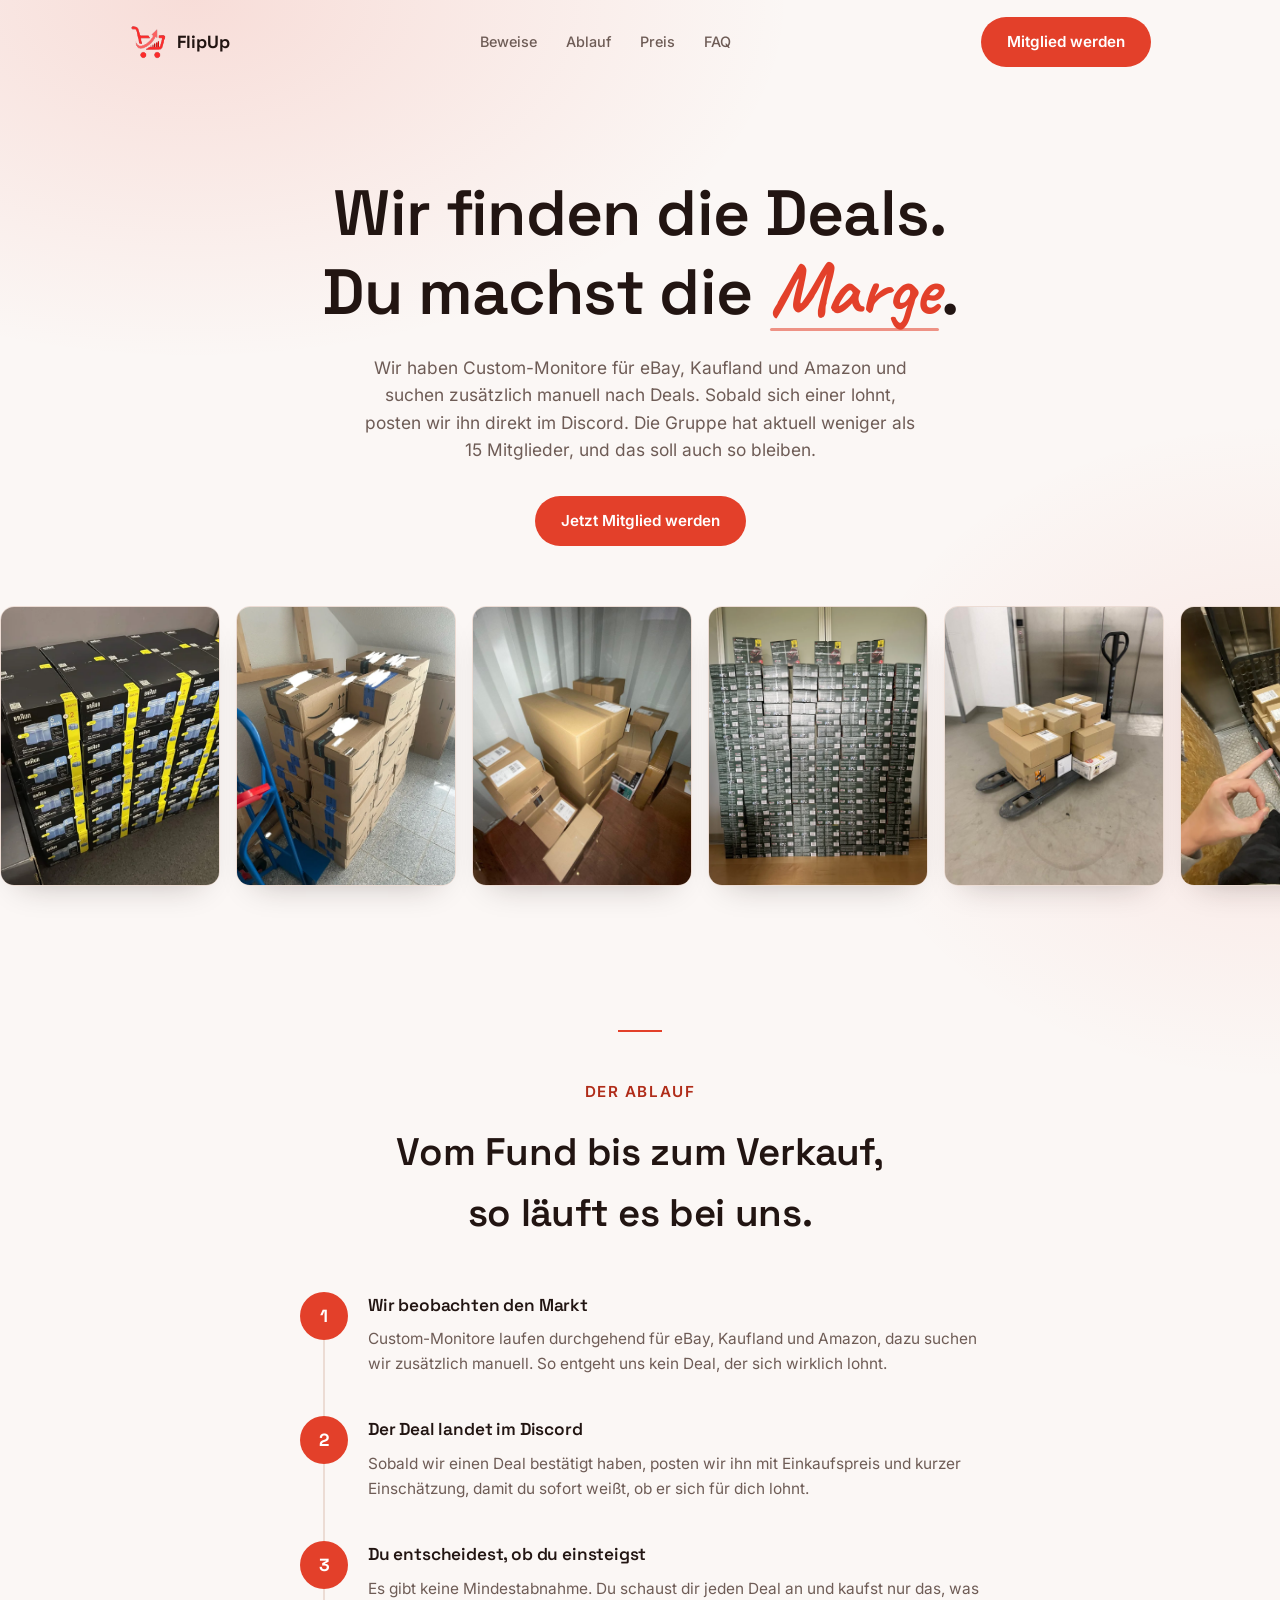
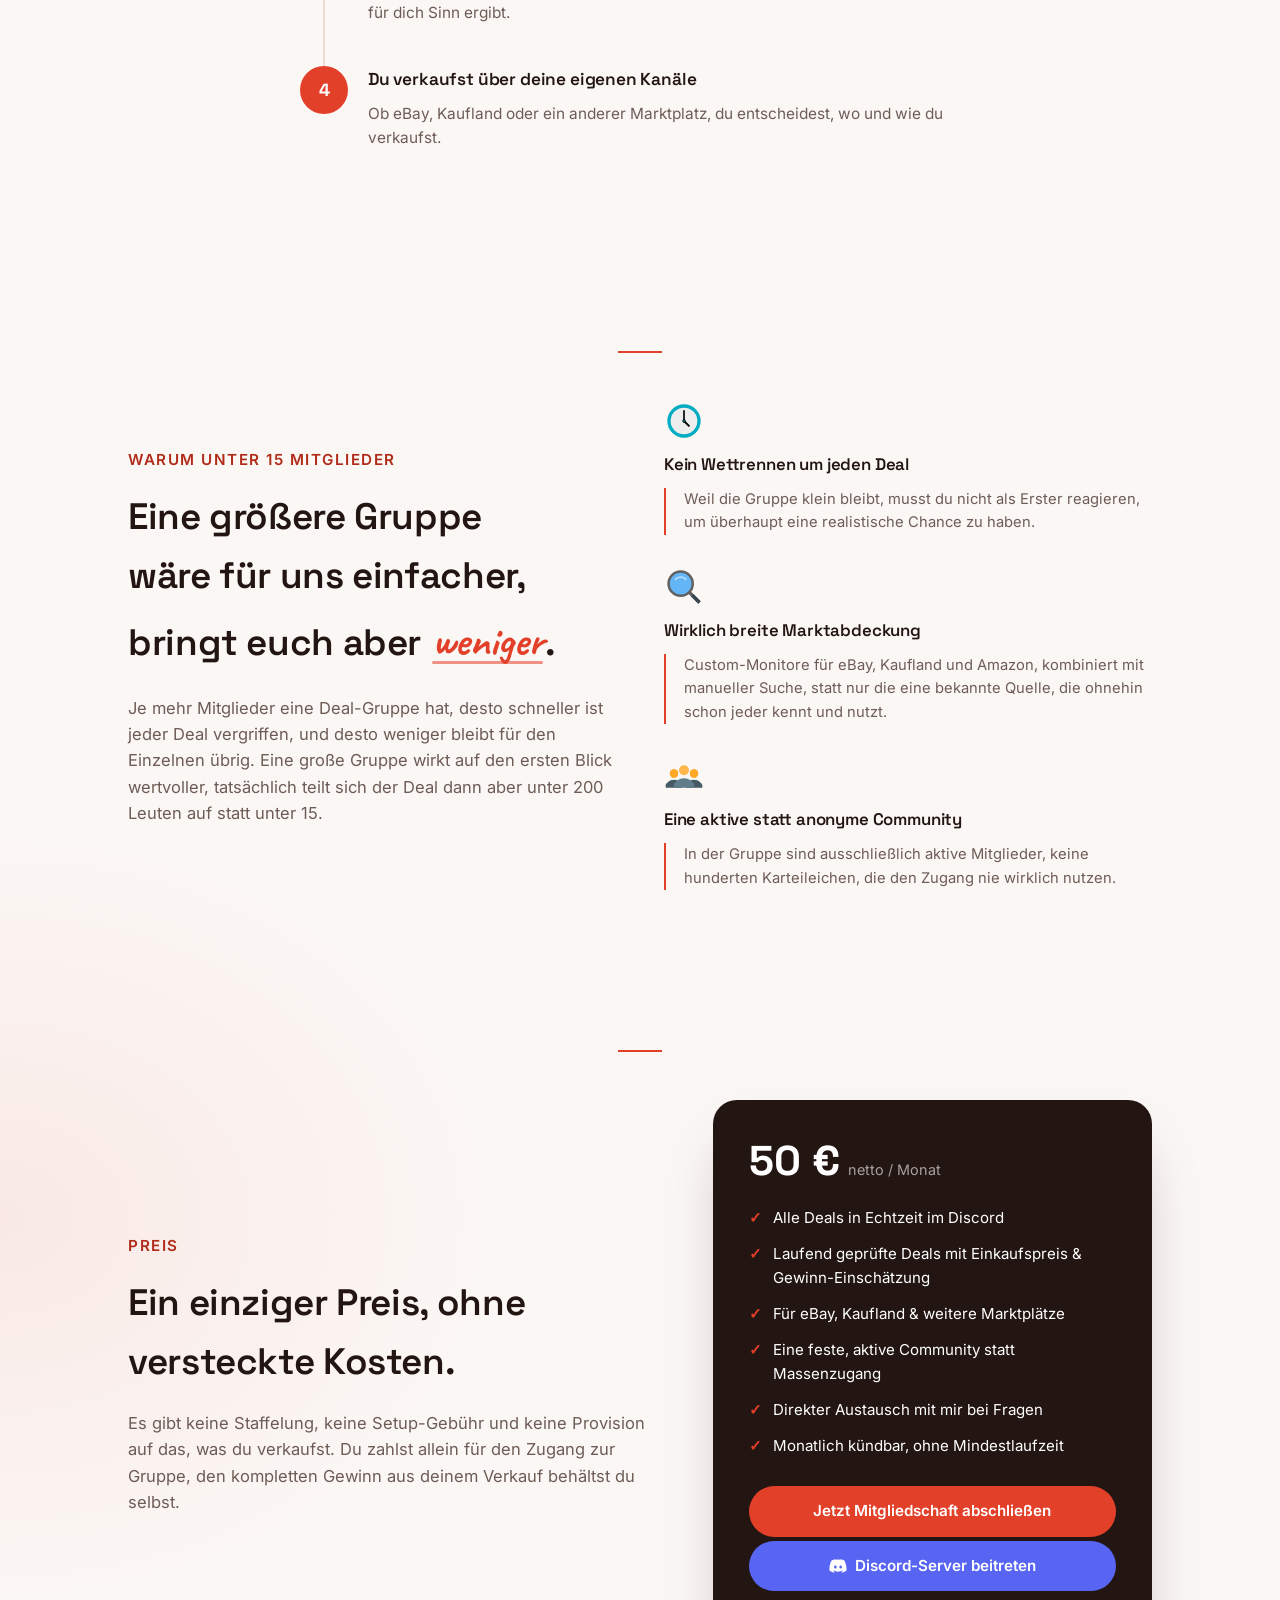
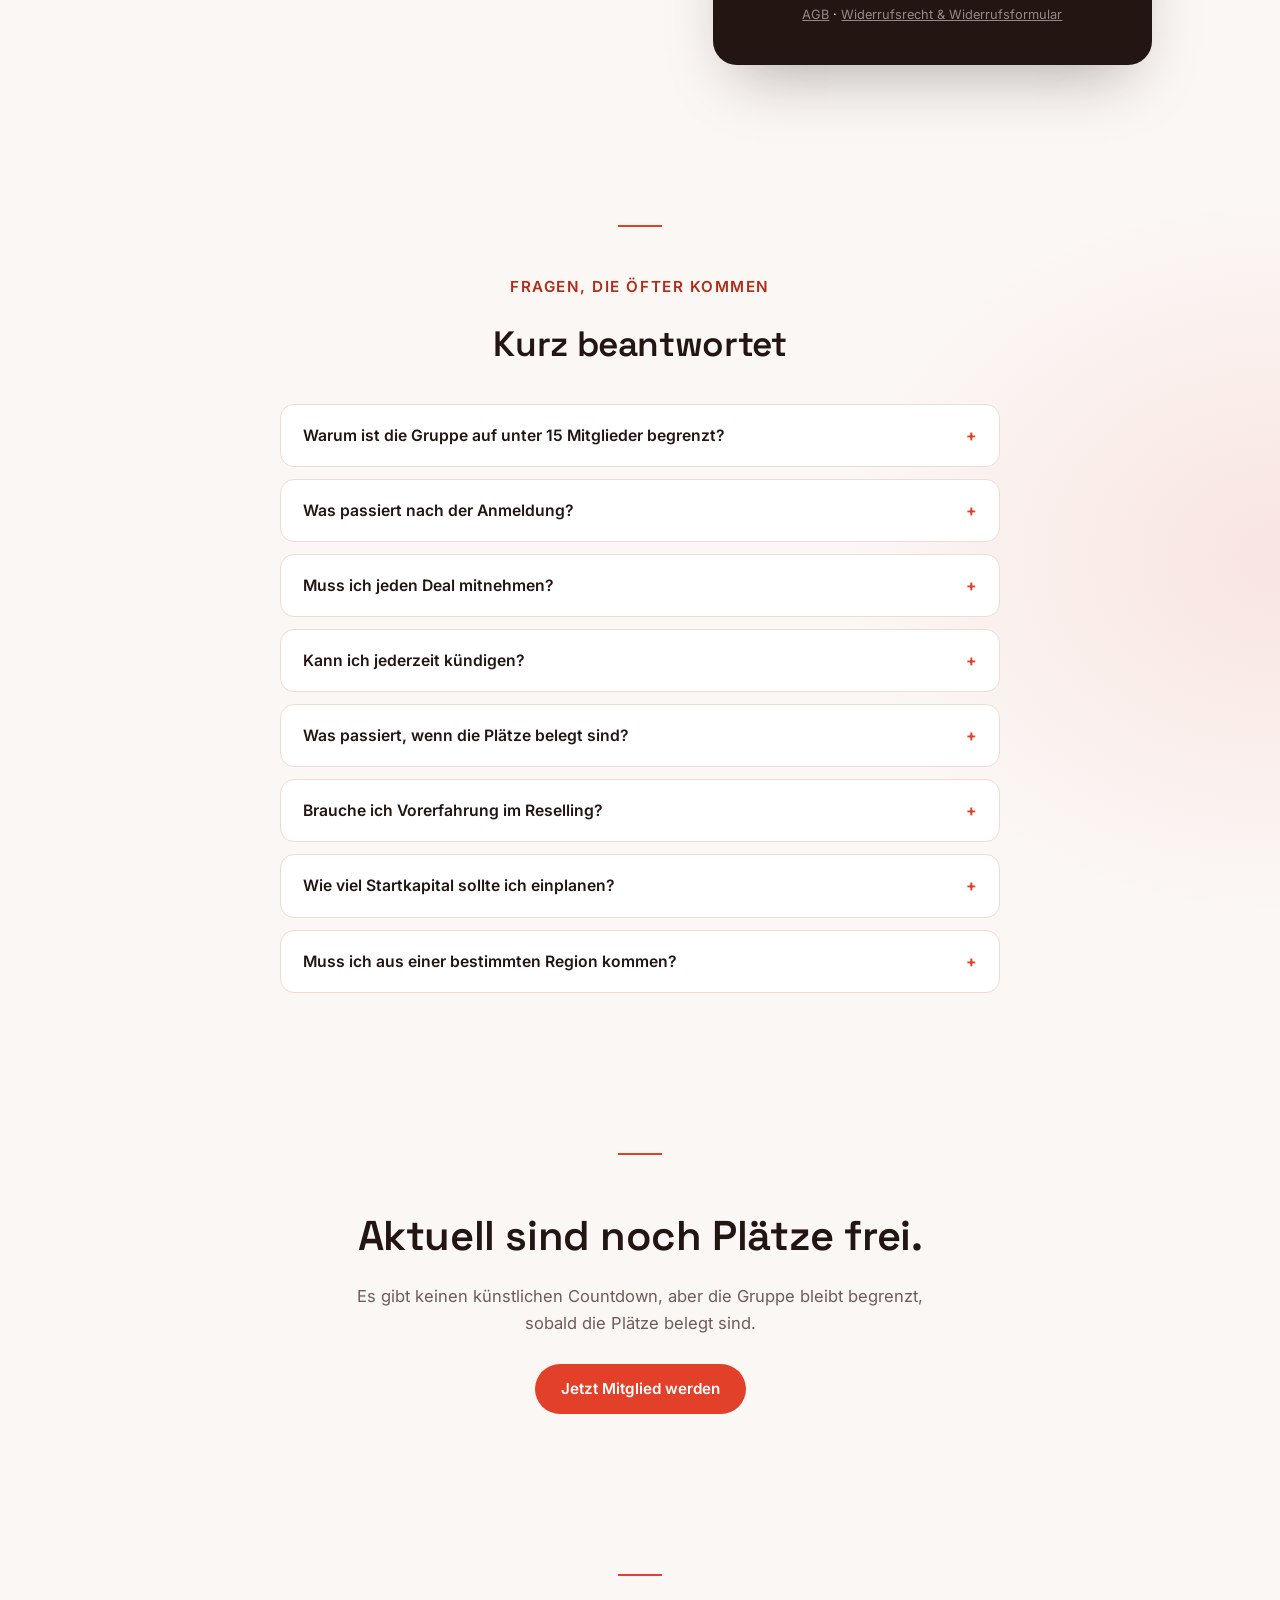
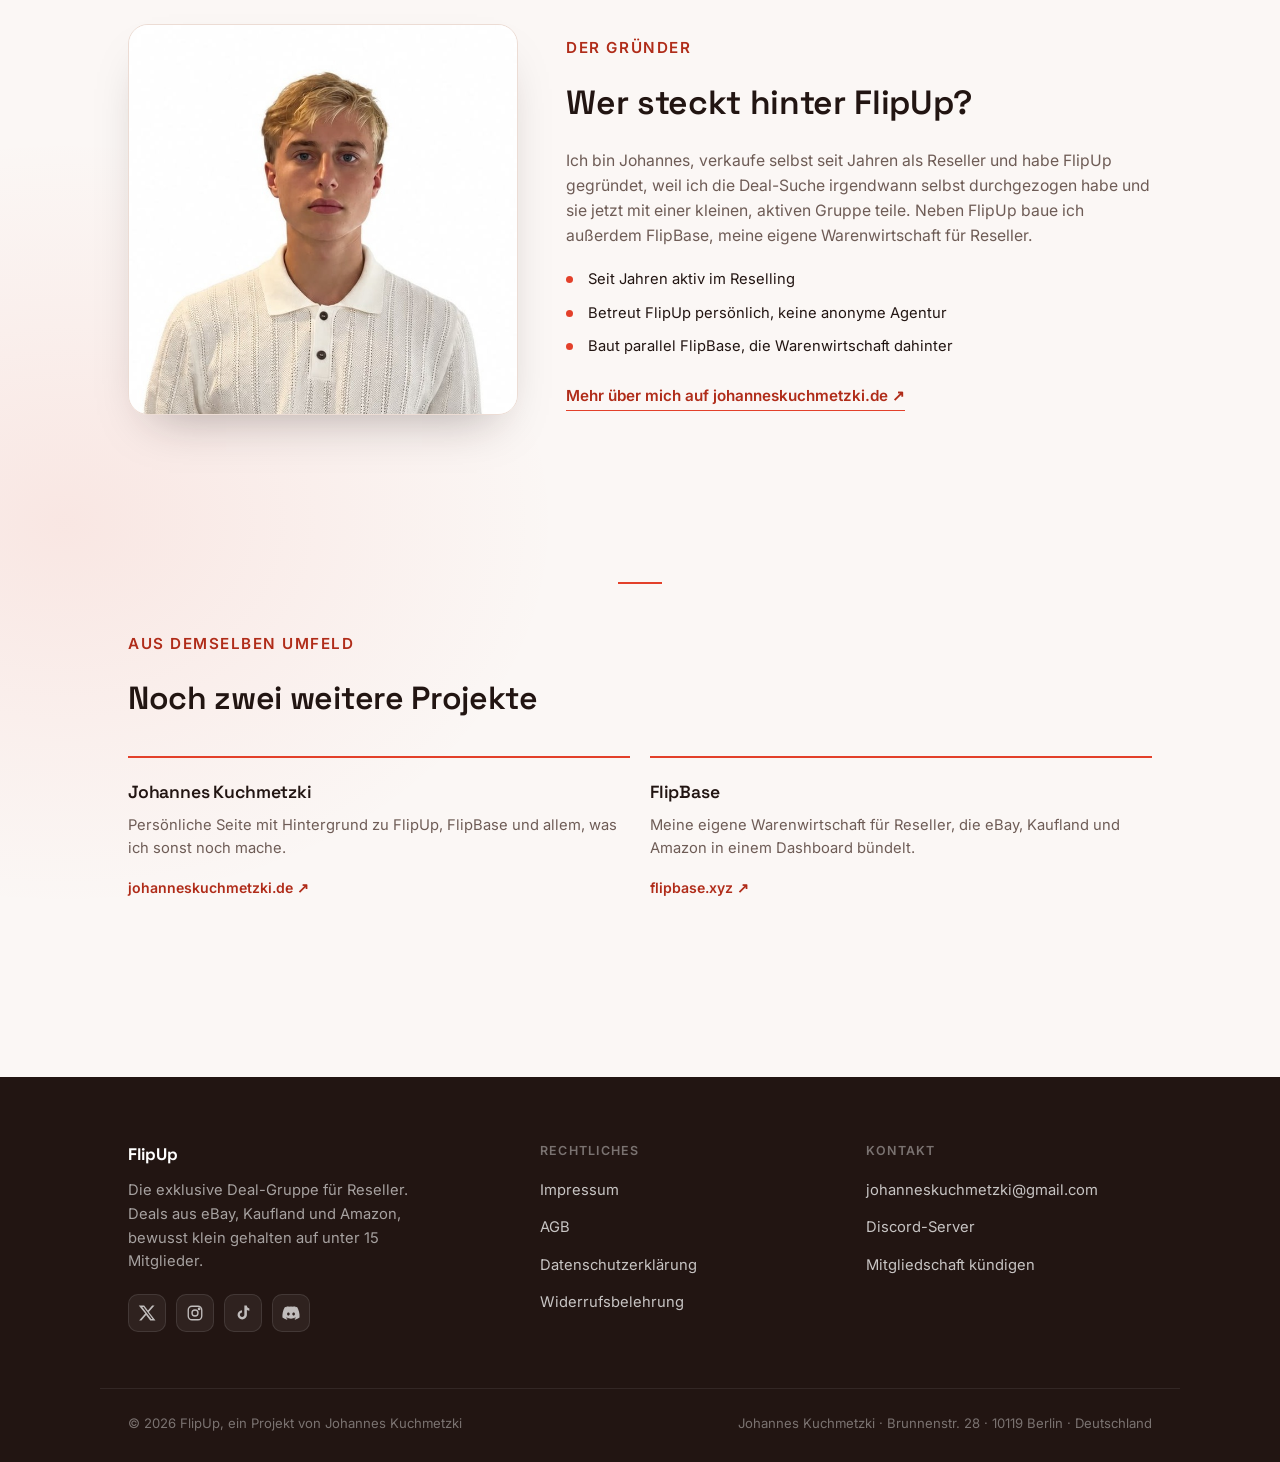
==== commit a5361c01: "Expand pricing feature list and remove post-payment steps block" ====
--- a/index.html
+++ b/index.html
@@ -13,7 +13,7 @@
 <link rel="icon" type="image/png" sizes="32x32" href="assets/favicon/favicon-32.png">
 <link rel="icon" type="image/png" sizes="16x16" href="assets/favicon/favicon-16.png">
 <link rel="apple-touch-icon" sizes="180x180" href="assets/favicon/favicon-180.png">
-<link rel="stylesheet" href="style.css?v=12">
+<link rel="stylesheet" href="style.css?v=13">
 <script type="application/ld+json">
 {
   "@context": "https://schema.org",
@@ -171,18 +171,13 @@
           </div>
           <ul class="pricing-points">
             <li>Alle Deals in Echtzeit im Discord</li>
+            <li>Laufend geprüfte Deals mit Einkaufspreis &amp; Gewinn-Einschätzung</li>
+            <li>Für eBay, Kaufland &amp; weitere Marktplätze</li>
             <li>Eine feste, aktive Community statt Massenzugang</li>
+            <li>Direkter Austausch mit mir bei Fragen</li>
             <li>Monatlich kündbar, ohne Mindestlaufzeit</li>
           </ul>
           <a class="button button-block" href="https://buy.stripe.com/bJefZj2SH6vlgEM9r18k802" target="_blank" rel="noopener">Jetzt Mitgliedschaft abschließen</a>
-          <div class="pricing-steps">
-            <p class="pricing-steps-title">So geht's nach der Zahlung weiter:</p>
-            <ol>
-              <li>Mitgliedschaft über Stripe abschließen</li>
-              <li>Unserem Discord-Server beitreten</li>
-              <li>Dort ein Ticket öffnen und die E-Mail-Adresse aus der Zahlung schicken</li>
-            </ol>
-          </div>
           <a class="button button-discord" href="https://discord.gg/VjVJKsM6pp" target="_blank" rel="noopener">
             <svg width="18" height="18" viewBox="0 0 24 24" fill="currentColor" aria-hidden="true"><path d="M20.3 4.4A19.7 19.7 0 0015.6 3l-.3.6a14 14 0 014.2 1.6 16 16 0 00-15 0A14 14 0 018.7 3.6L8.4 3a19.6 19.6 0 00-4.7 1.4C1 9 .3 13.5.6 18a19.8 19.8 0 006 3l.9-1.5a12.7 12.7 0 01-2-1c.2-.1.3-.3.5-.4a14.1 14.1 0 0012 0l.5.4a12.7 12.7 0 01-2 1L17.4 21a19.7 19.7 0 006-3c.4-5.2-1-9.7-3.1-13.6zM8.5 15.3c-1 0-1.8-.9-1.8-2s.8-2 1.8-2 1.9.9 1.8 2c0 1.1-.8 2-1.8 2zm7 0c-1 0-1.8-.9-1.8-2s.8-2 1.8-2 1.9.9 1.8 2c0 1.1-.8 2-1.8 2z"/></svg>
             Discord-Server beitreten
--- a/style.css
+++ b/style.css
@@ -525,38 +525,12 @@
   font-weight: 700;
 }
 
-.pricing-steps {
-  background: rgba(255, 255, 255, 0.08);
-  border: 1px solid rgba(255, 255, 255, 0.15);
-  border-radius: 14px;
-  padding: 16px 18px;
-  margin: 18px 0;
-}
-
-.pricing-steps-title {
-  font-size: 0.85rem;
-  font-weight: 600;
-  margin: 0 0 8px;
-}
-
-.pricing-steps ol {
-  margin: 0;
-  padding-left: 20px;
-  display: flex;
-  flex-direction: column;
-  gap: 4px;
-}
-
-.pricing-steps li {
-  font-size: 0.85rem;
-  color: rgba(255, 255, 255, 0.8);
-}
-
 .button-discord {
   width: 100%;
   justify-content: center;
   background: #5865f2;
   gap: 8px;
+  margin-top: 14px;
   margin-top: 4px;
 }
 
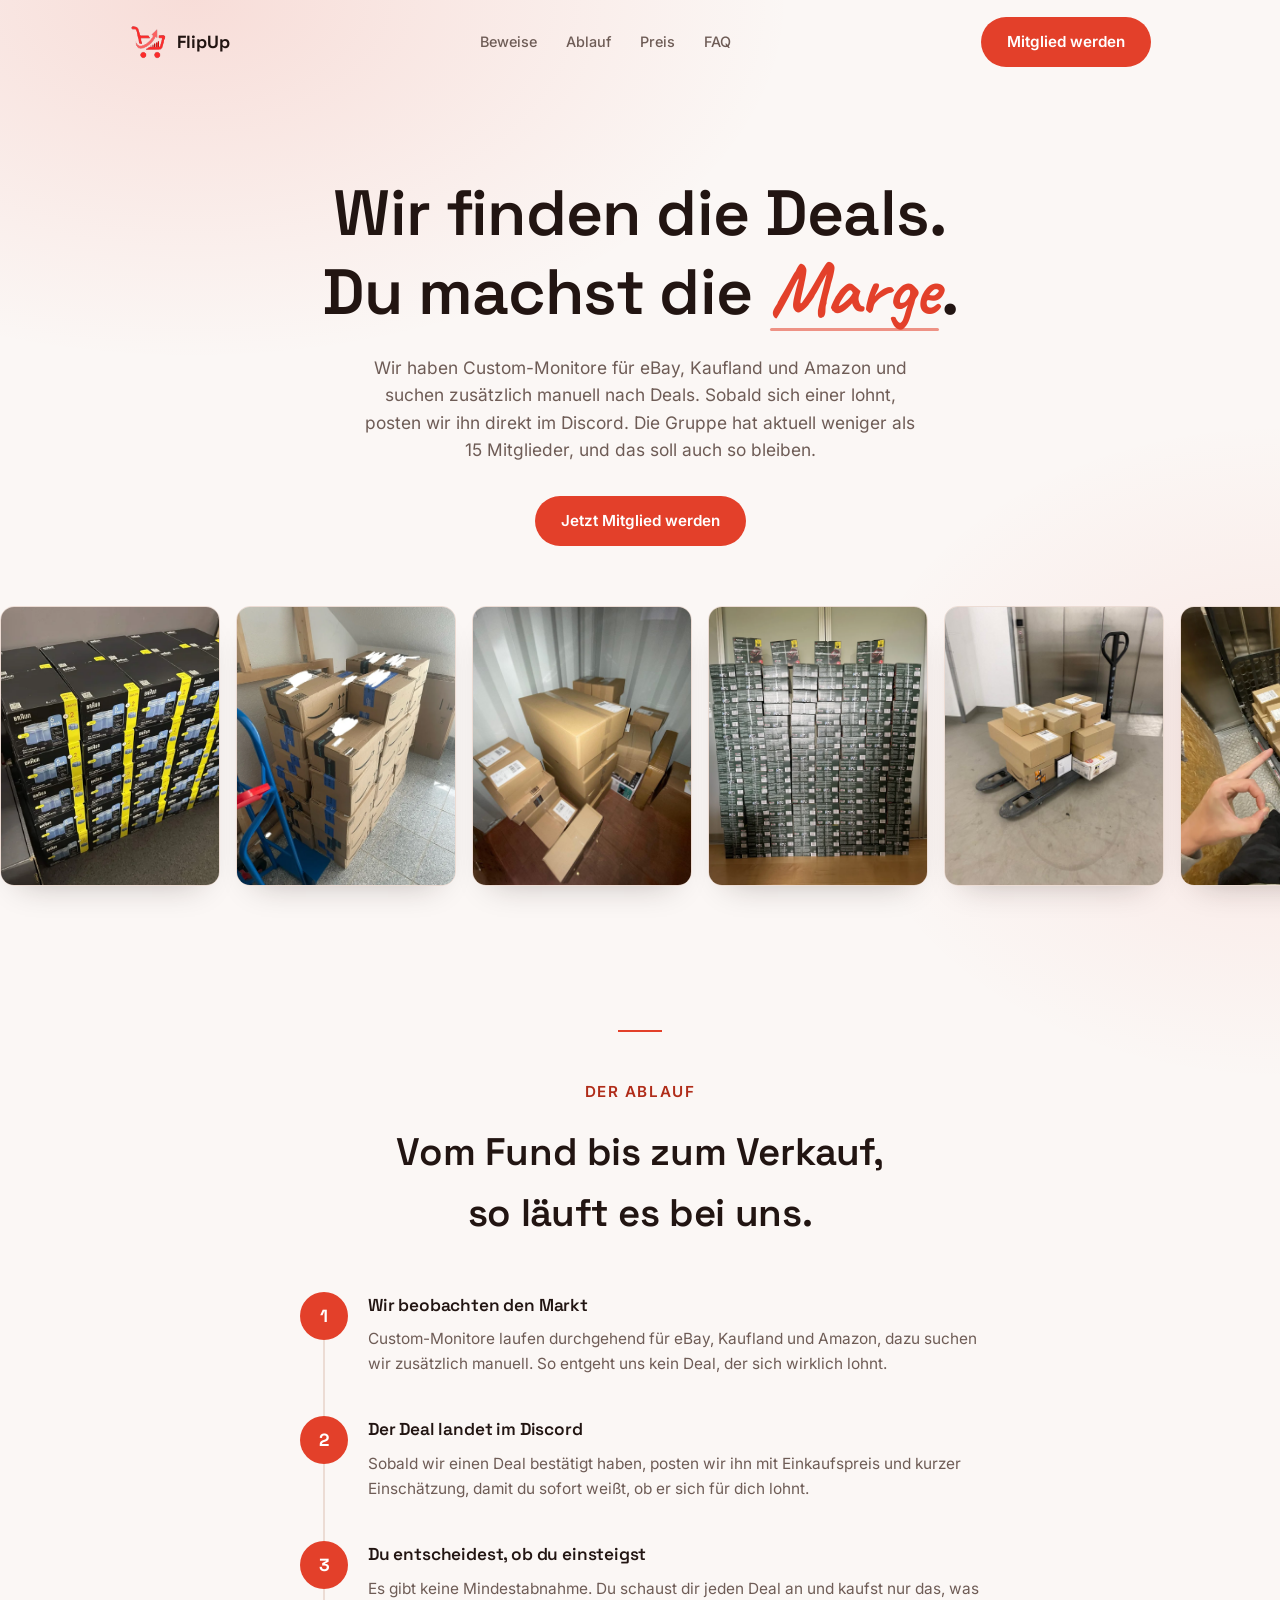
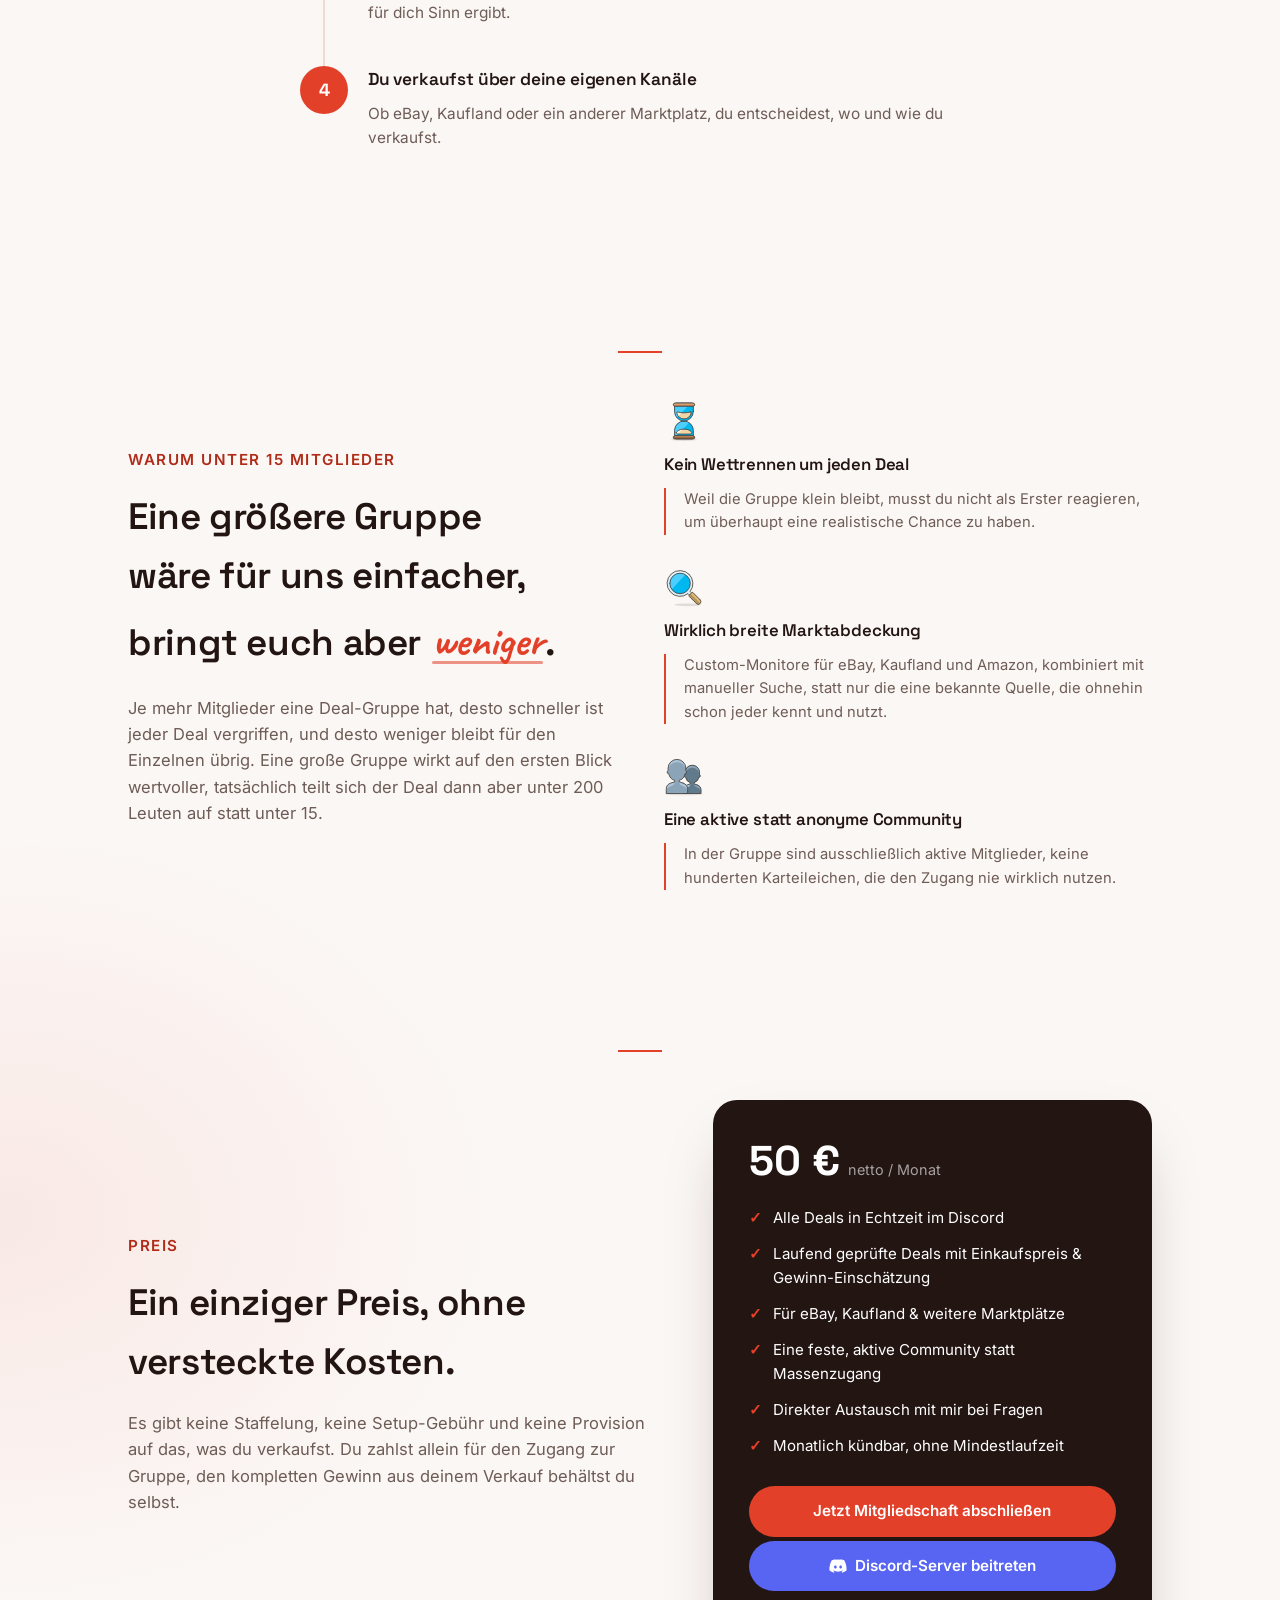
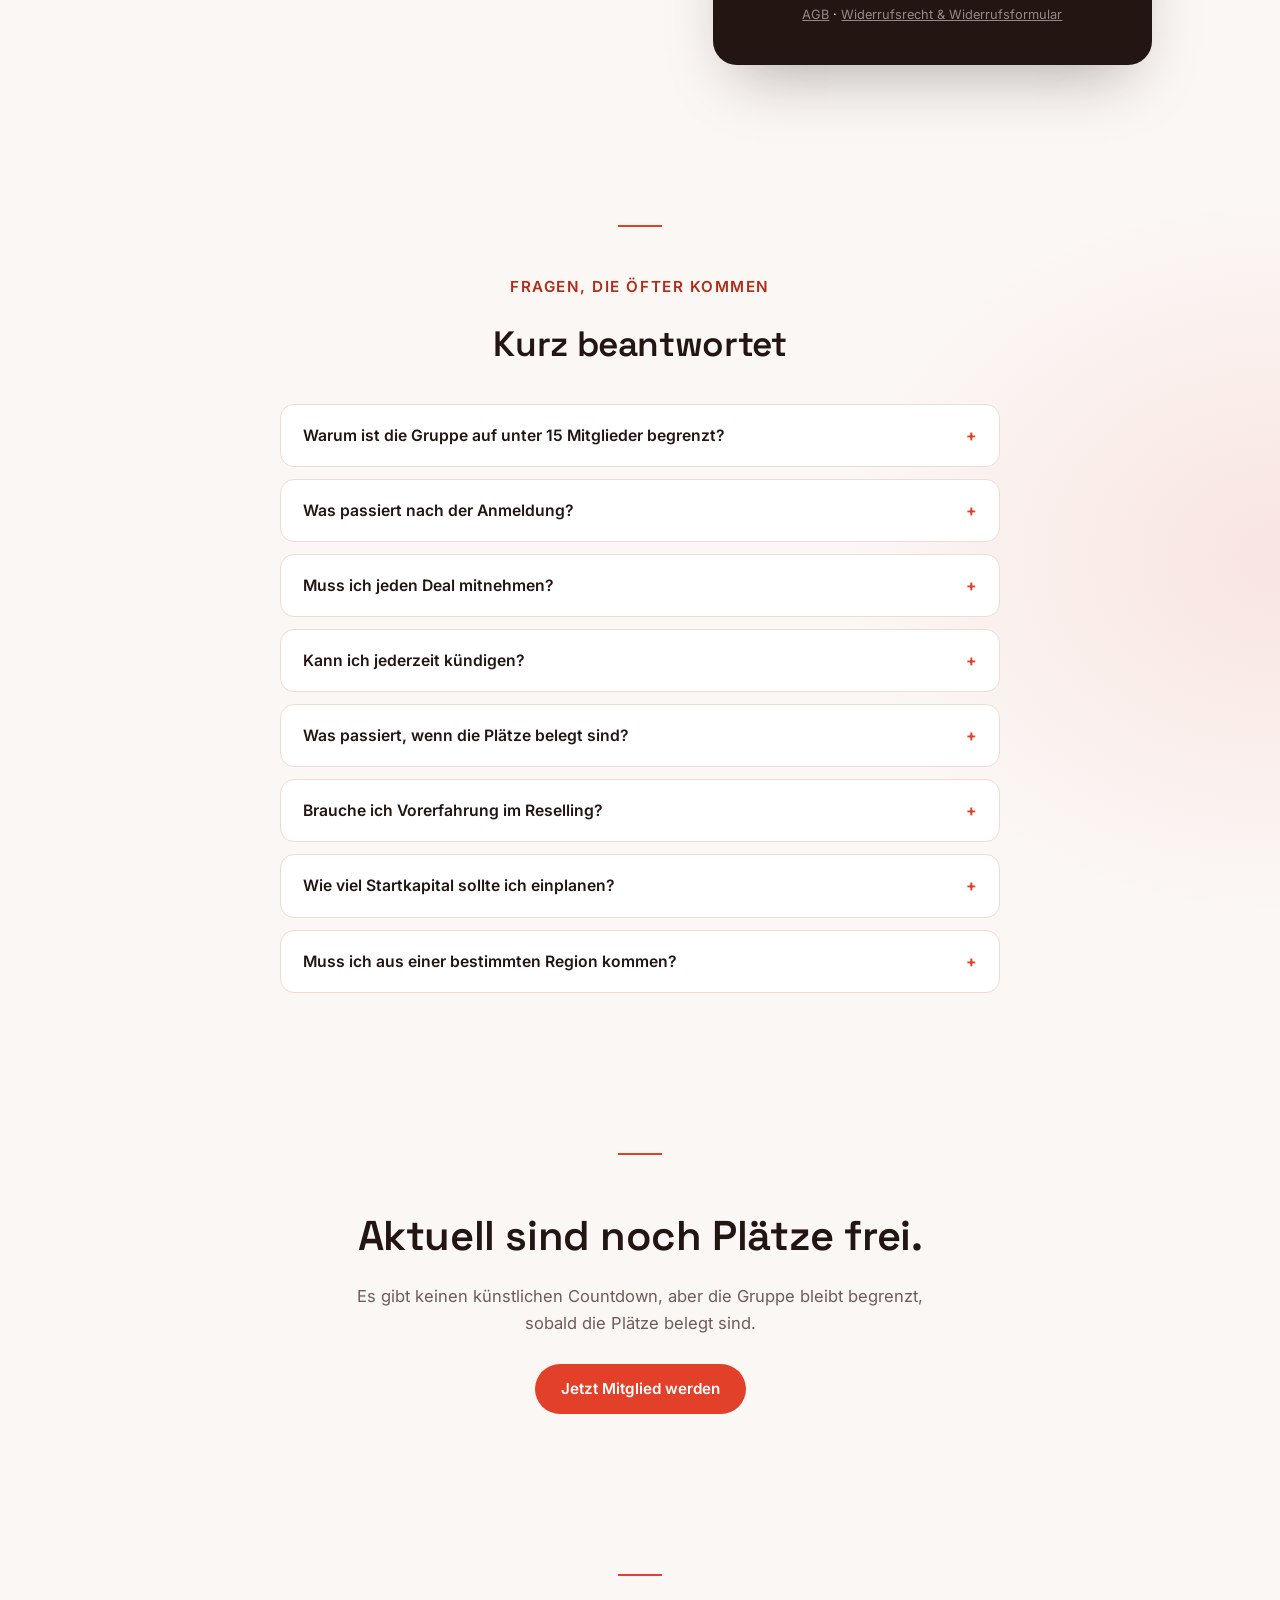
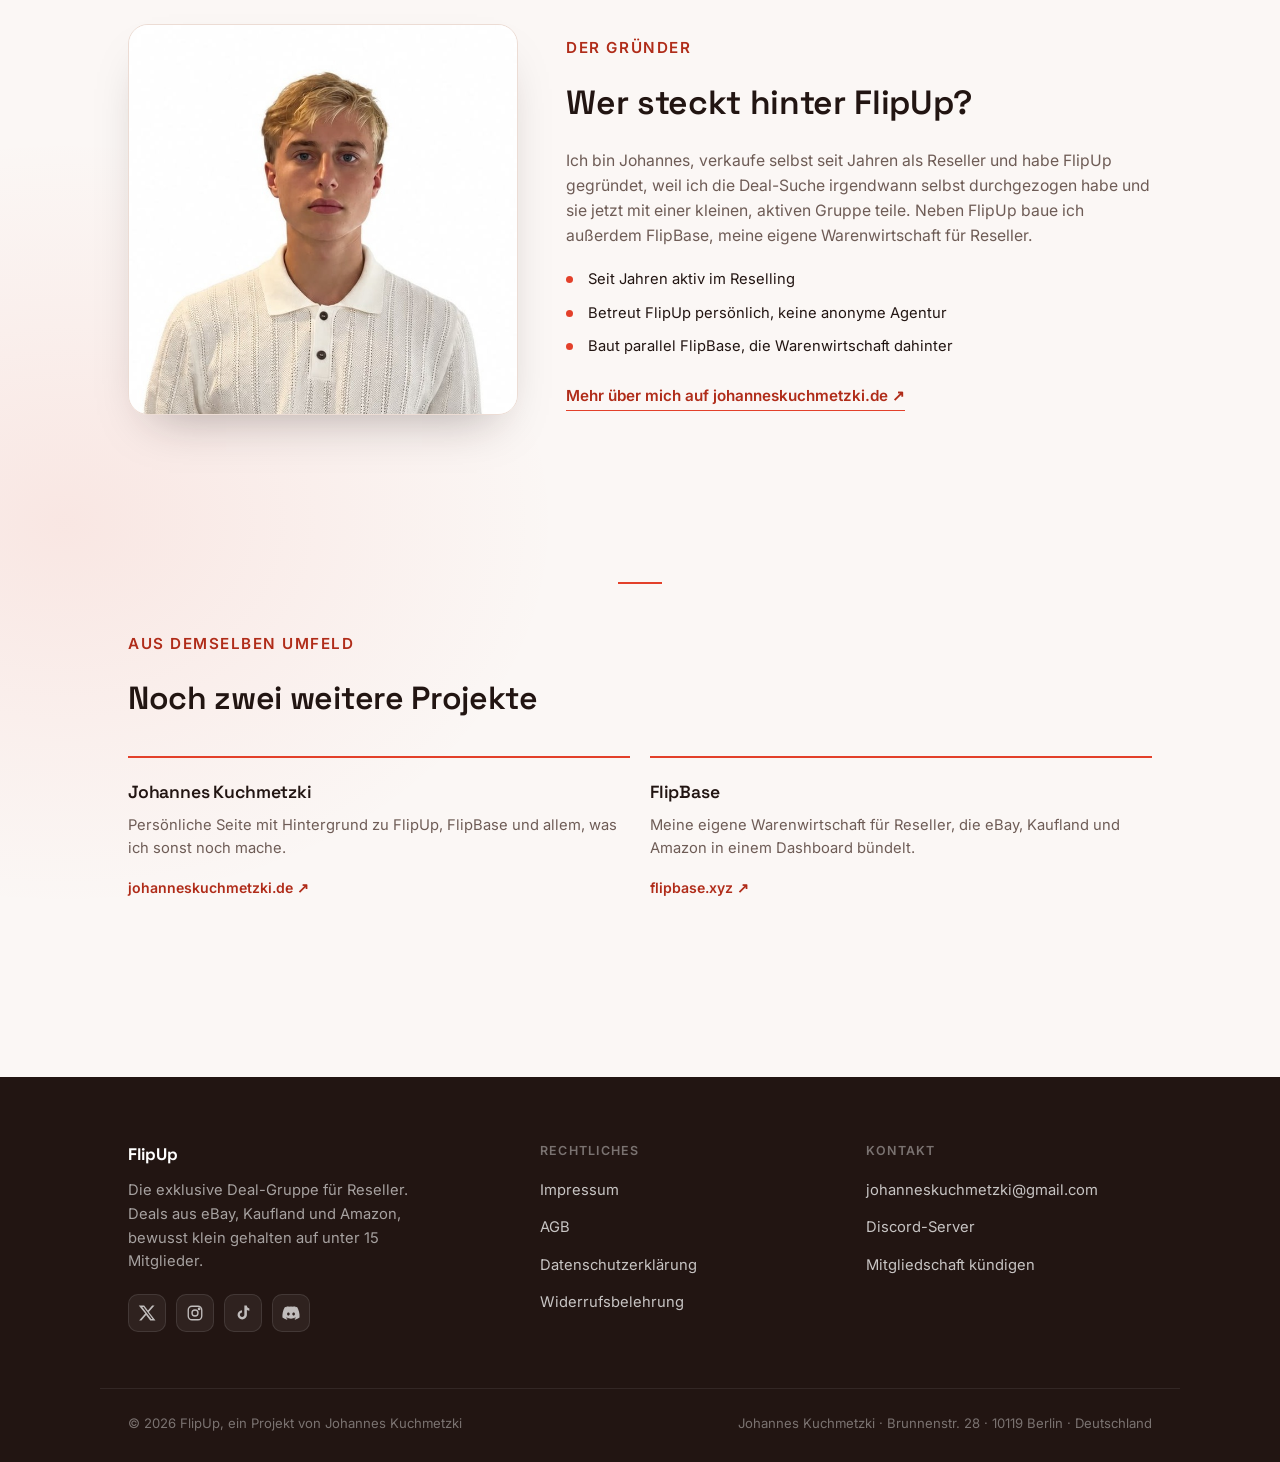
==== commit 789bb5fa: "Switch why-section icons to streamline-emojis style" ====
--- a/index.html
+++ b/index.html
@@ -132,21 +132,21 @@
         </div>
         <div class="why-points">
           <div class="why-point reveal">
-            <img src="assets/icons/clock.svg" alt="" class="why-icon">
+            <img src="assets/icons/clock.svg?v=2" alt="" class="why-icon">
             <h3>Kein Wettrennen um jeden Deal</h3>
             <div class="why-body">
               <p>Weil die Gruppe klein bleibt, musst du nicht als Erster reagieren, um überhaupt eine realistische Chance zu haben.</p>
             </div>
           </div>
           <div class="why-point reveal">
-            <img src="assets/icons/search.svg" alt="" class="why-icon">
+            <img src="assets/icons/search.svg?v=2" alt="" class="why-icon">
             <h3>Wirklich breite Marktabdeckung</h3>
             <div class="why-body">
               <p>Custom-Monitore für eBay, Kaufland und Amazon, kombiniert mit manueller Suche, statt nur die eine bekannte Quelle, die ohnehin schon jeder kennt und nutzt.</p>
             </div>
           </div>
           <div class="why-point reveal">
-            <img src="assets/icons/conference-call.svg" alt="" class="why-icon">
+            <img src="assets/icons/conference-call.svg?v=2" alt="" class="why-icon">
             <h3>Eine aktive statt anonyme Community</h3>
             <div class="why-body">
               <p>In der Gruppe sind ausschließlich aktive Mitglieder, keine hunderten Karteileichen, die den Zugang nie wirklich nutzen.</p>
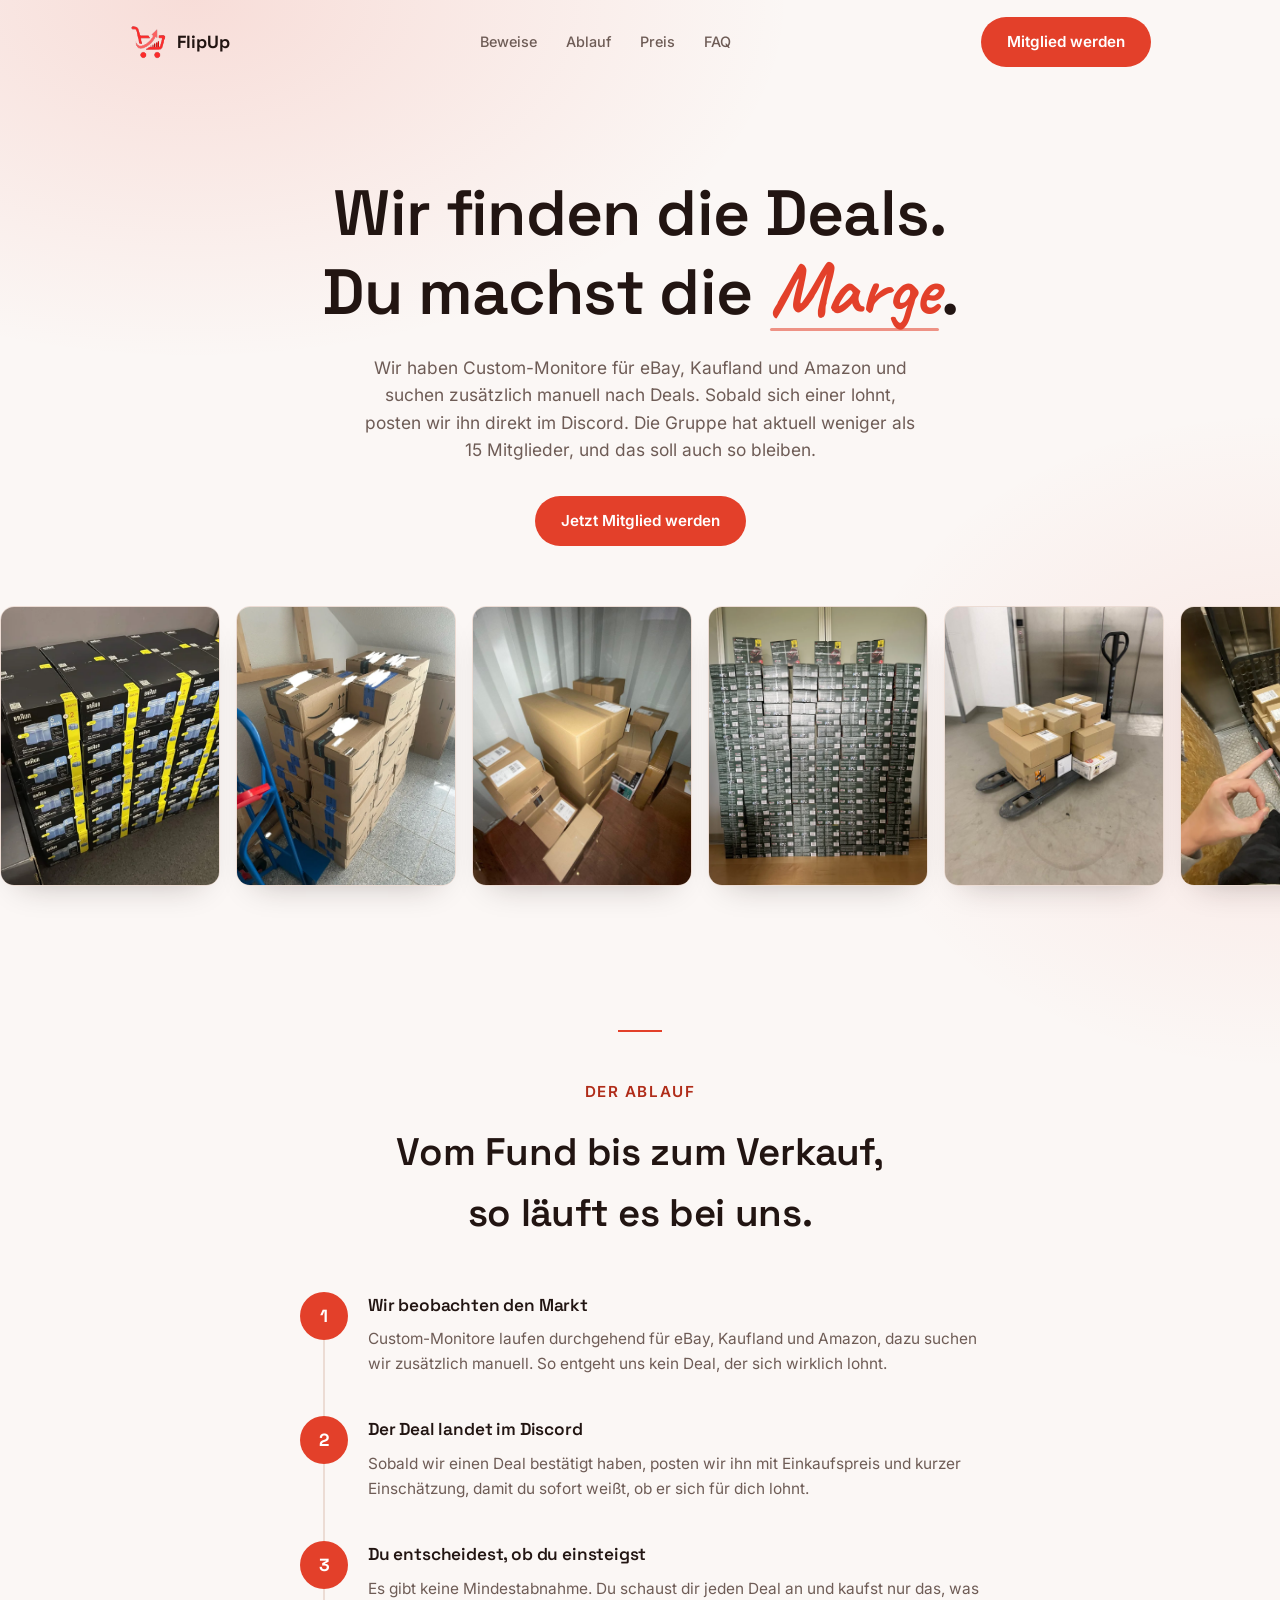
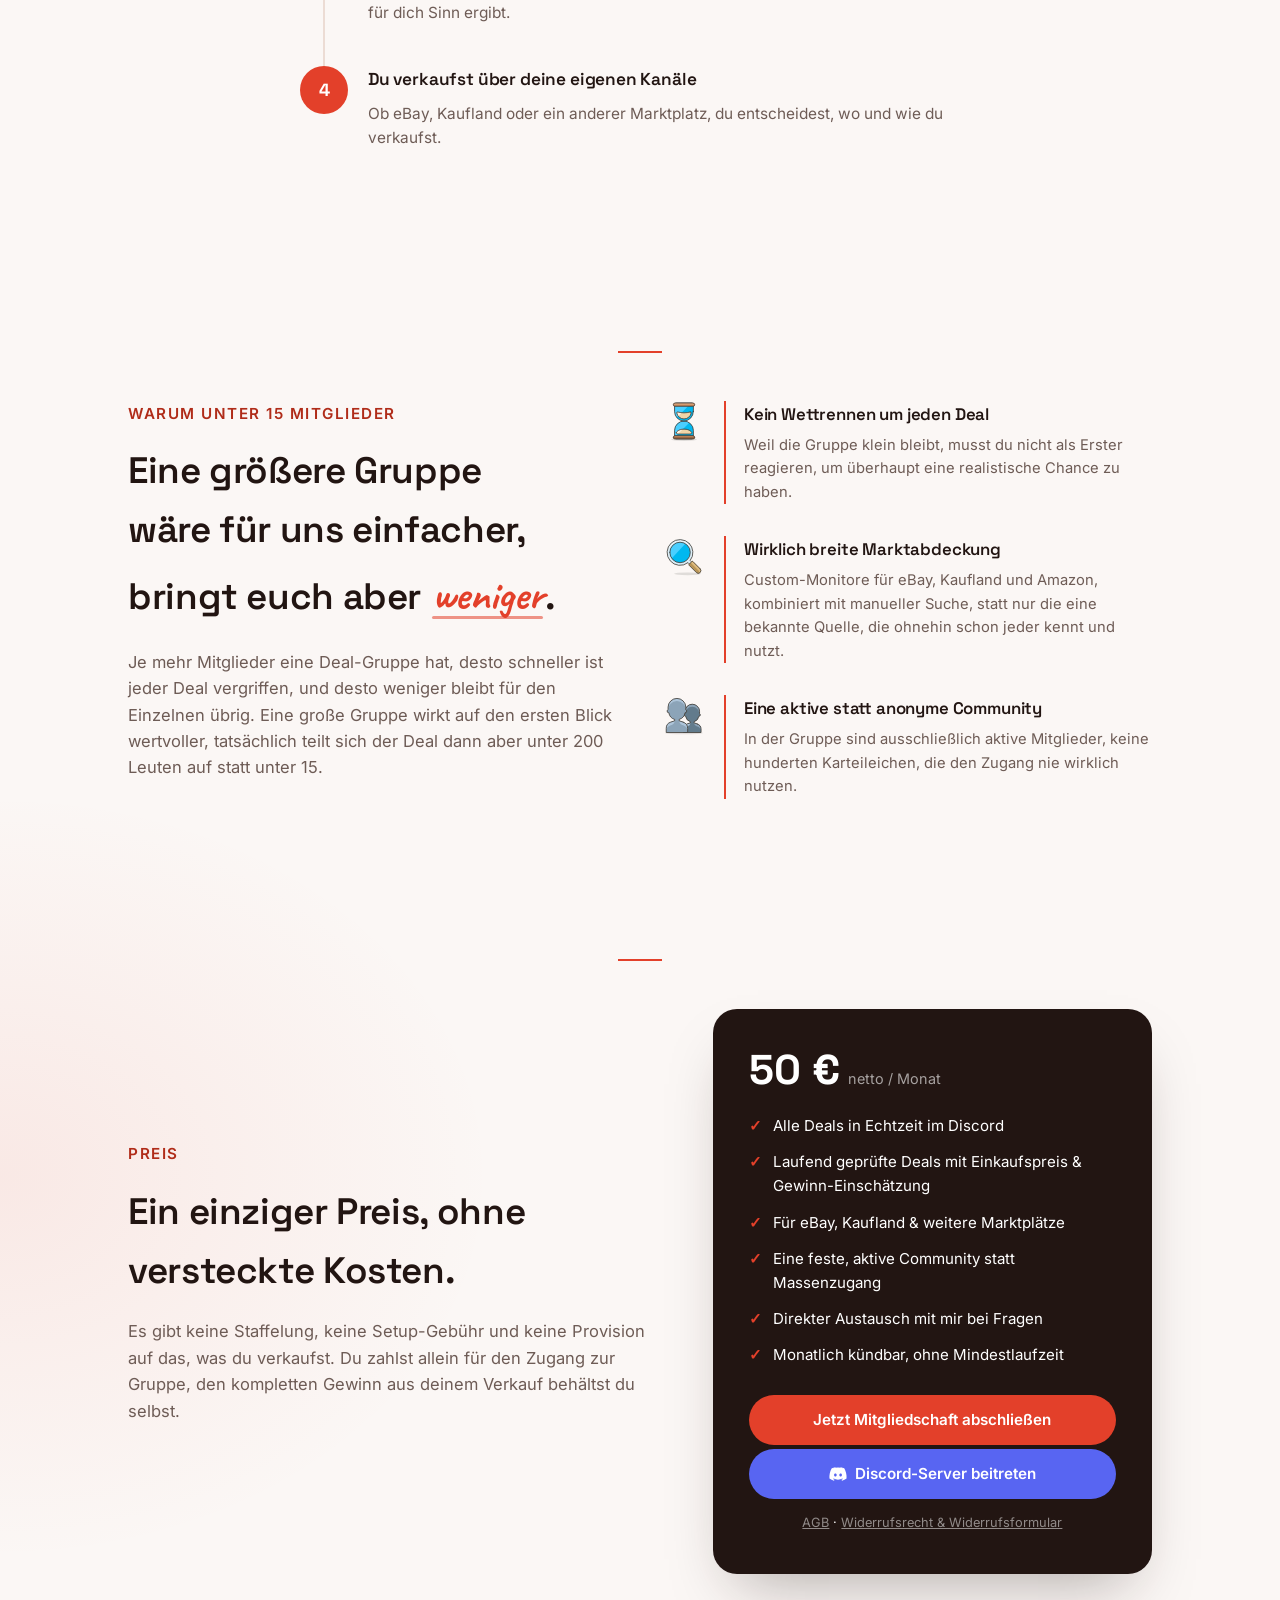
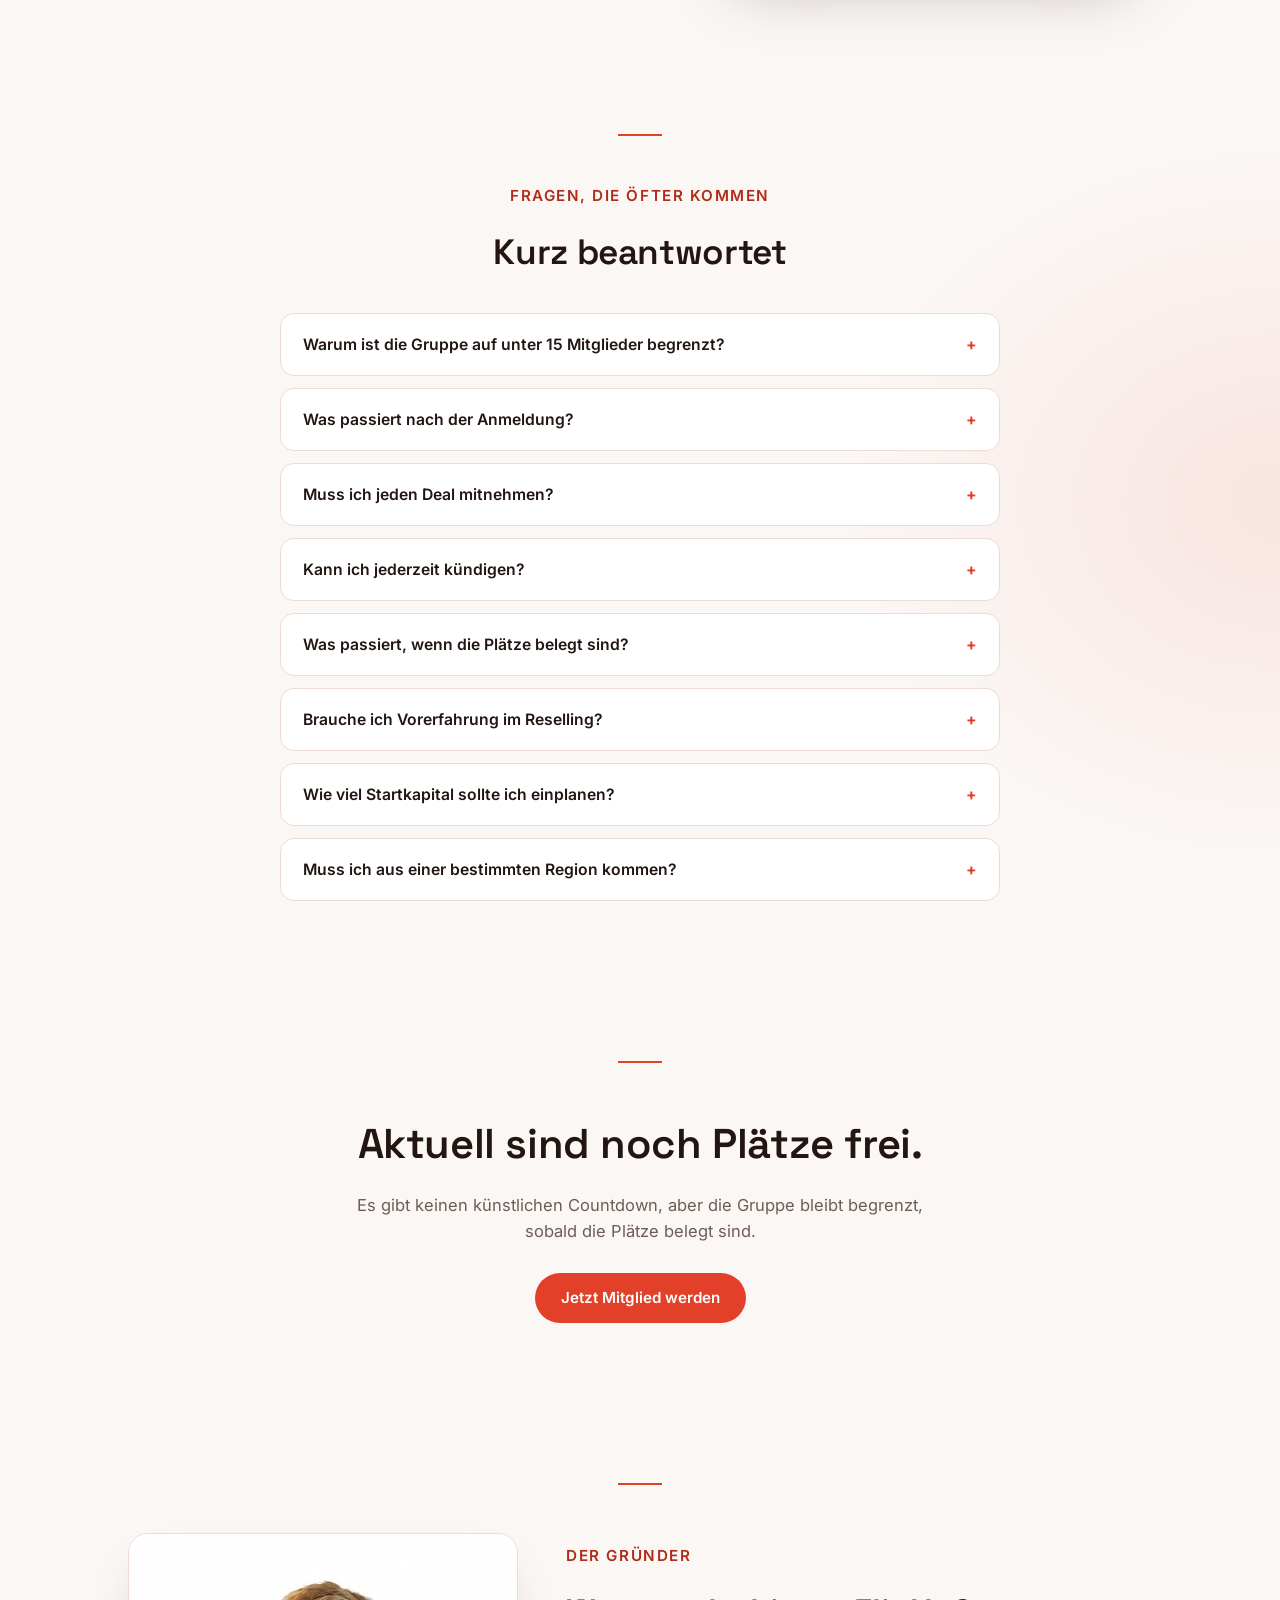
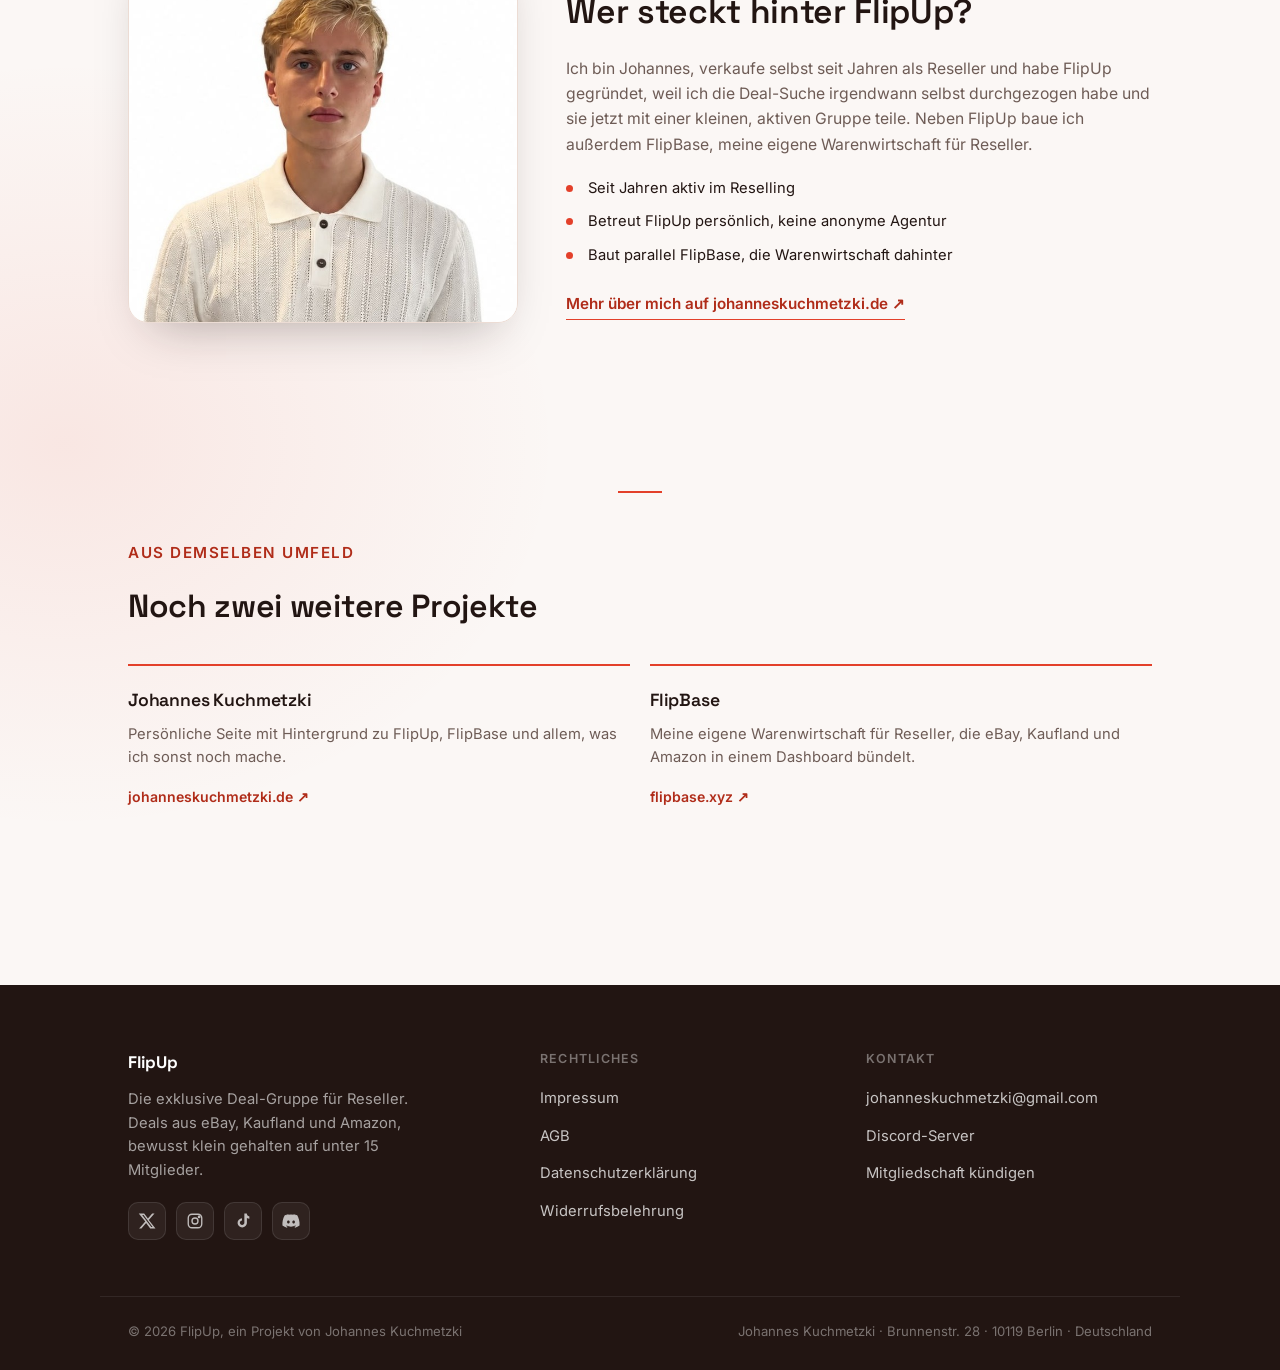
==== commit 50d6fbd8: "Place why-section icons beside text instead of above, AccuBooked-style" ====
--- a/index.html
+++ b/index.html
@@ -13,7 +13,7 @@
 <link rel="icon" type="image/png" sizes="32x32" href="assets/favicon/favicon-32.png">
 <link rel="icon" type="image/png" sizes="16x16" href="assets/favicon/favicon-16.png">
 <link rel="apple-touch-icon" sizes="180x180" href="assets/favicon/favicon-180.png">
-<link rel="stylesheet" href="style.css?v=13">
+<link rel="stylesheet" href="style.css?v=14">
 <script type="application/ld+json">
 {
   "@context": "https://schema.org",
@@ -71,6 +71,11 @@
           <img src="assets/success/success-3.jpg" alt="Zwei Wagen mit Ware" class="strip-photo">
           <img src="assets/success/success-4.jpg" alt="Lagerecke voller Kartons" class="strip-photo">
           <img src="assets/success/success-5.jpg" alt="Palette mit Paketen" class="strip-photo">
+          <img src="assets/success/success-6.jpg" alt="Gestapelte eBay-Pakete in der Ecke" class="strip-photo">
+          <img src="assets/success/success-7.jpg" alt="Amazon-Pakete auf dem Transportwagen" class="strip-photo">
+          <img src="assets/success/success-8.jpg" alt="Leifheit-Wäscheständer im Regal" class="strip-photo">
+          <img src="assets/success/success-9.jpg" alt="Lego- und Pokémon-Boxen gestapelt" class="strip-photo">
+          <img src="assets/success/success-10.jpg" alt="Einkaufswagen voller Parkside-Werkzeuge" class="strip-photo">
           <img src="assets/deal-1.webp" alt="Palette mit Deal-Ware" class="strip-photo">
           <img src="assets/deal-4.webp" alt="Amazon-Pakete" class="strip-photo">
           <img src="assets/success/success-1.jpg" alt="Gestapelte Kartons" class="strip-photo">
@@ -80,6 +85,11 @@
           <img src="assets/success/success-3.jpg" alt="Zwei Wagen mit Ware" class="strip-photo">
           <img src="assets/success/success-4.jpg" alt="Lagerecke voller Kartons" class="strip-photo">
           <img src="assets/success/success-5.jpg" alt="Palette mit Paketen" class="strip-photo">
+          <img src="assets/success/success-6.jpg" alt="Gestapelte eBay-Pakete in der Ecke" class="strip-photo">
+          <img src="assets/success/success-7.jpg" alt="Amazon-Pakete auf dem Transportwagen" class="strip-photo">
+          <img src="assets/success/success-8.jpg" alt="Leifheit-Wäscheständer im Regal" class="strip-photo">
+          <img src="assets/success/success-9.jpg" alt="Lego- und Pokémon-Boxen gestapelt" class="strip-photo">
+          <img src="assets/success/success-10.jpg" alt="Einkaufswagen voller Parkside-Werkzeuge" class="strip-photo">
         </div>
       </div>
     </section>
@@ -133,22 +143,22 @@
         <div class="why-points">
           <div class="why-point reveal">
             <img src="assets/icons/clock.svg?v=2" alt="" class="why-icon">
-            <h3>Kein Wettrennen um jeden Deal</h3>
             <div class="why-body">
+              <h3>Kein Wettrennen um jeden Deal</h3>
               <p>Weil die Gruppe klein bleibt, musst du nicht als Erster reagieren, um überhaupt eine realistische Chance zu haben.</p>
             </div>
           </div>
           <div class="why-point reveal">
             <img src="assets/icons/search.svg?v=2" alt="" class="why-icon">
-            <h3>Wirklich breite Marktabdeckung</h3>
             <div class="why-body">
+              <h3>Wirklich breite Marktabdeckung</h3>
               <p>Custom-Monitore für eBay, Kaufland und Amazon, kombiniert mit manueller Suche, statt nur die eine bekannte Quelle, die ohnehin schon jeder kennt und nutzt.</p>
             </div>
           </div>
           <div class="why-point reveal">
             <img src="assets/icons/conference-call.svg?v=2" alt="" class="why-icon">
-            <h3>Eine aktive statt anonyme Community</h3>
             <div class="why-body">
+              <h3>Eine aktive statt anonyme Community</h3>
               <p>In der Gruppe sind ausschließlich aktive Mitglieder, keine hunderten Karteileichen, die den Zugang nie wirklich nutzen.</p>
             </div>
           </div>
--- a/style.css
+++ b/style.css
@@ -437,17 +437,19 @@
 
 .why-point {
   display: flex;
-  flex-direction: column;
-  gap: 10px;
+  align-items: flex-start;
+  gap: 20px;
 }
 
 .why-icon {
   width: 40px;
   height: 40px;
+  flex-shrink: 0;
 }
 
 .why-point h3 {
   font-size: 1.05rem;
+  margin-bottom: 6px;
 }
 
 .why-body {
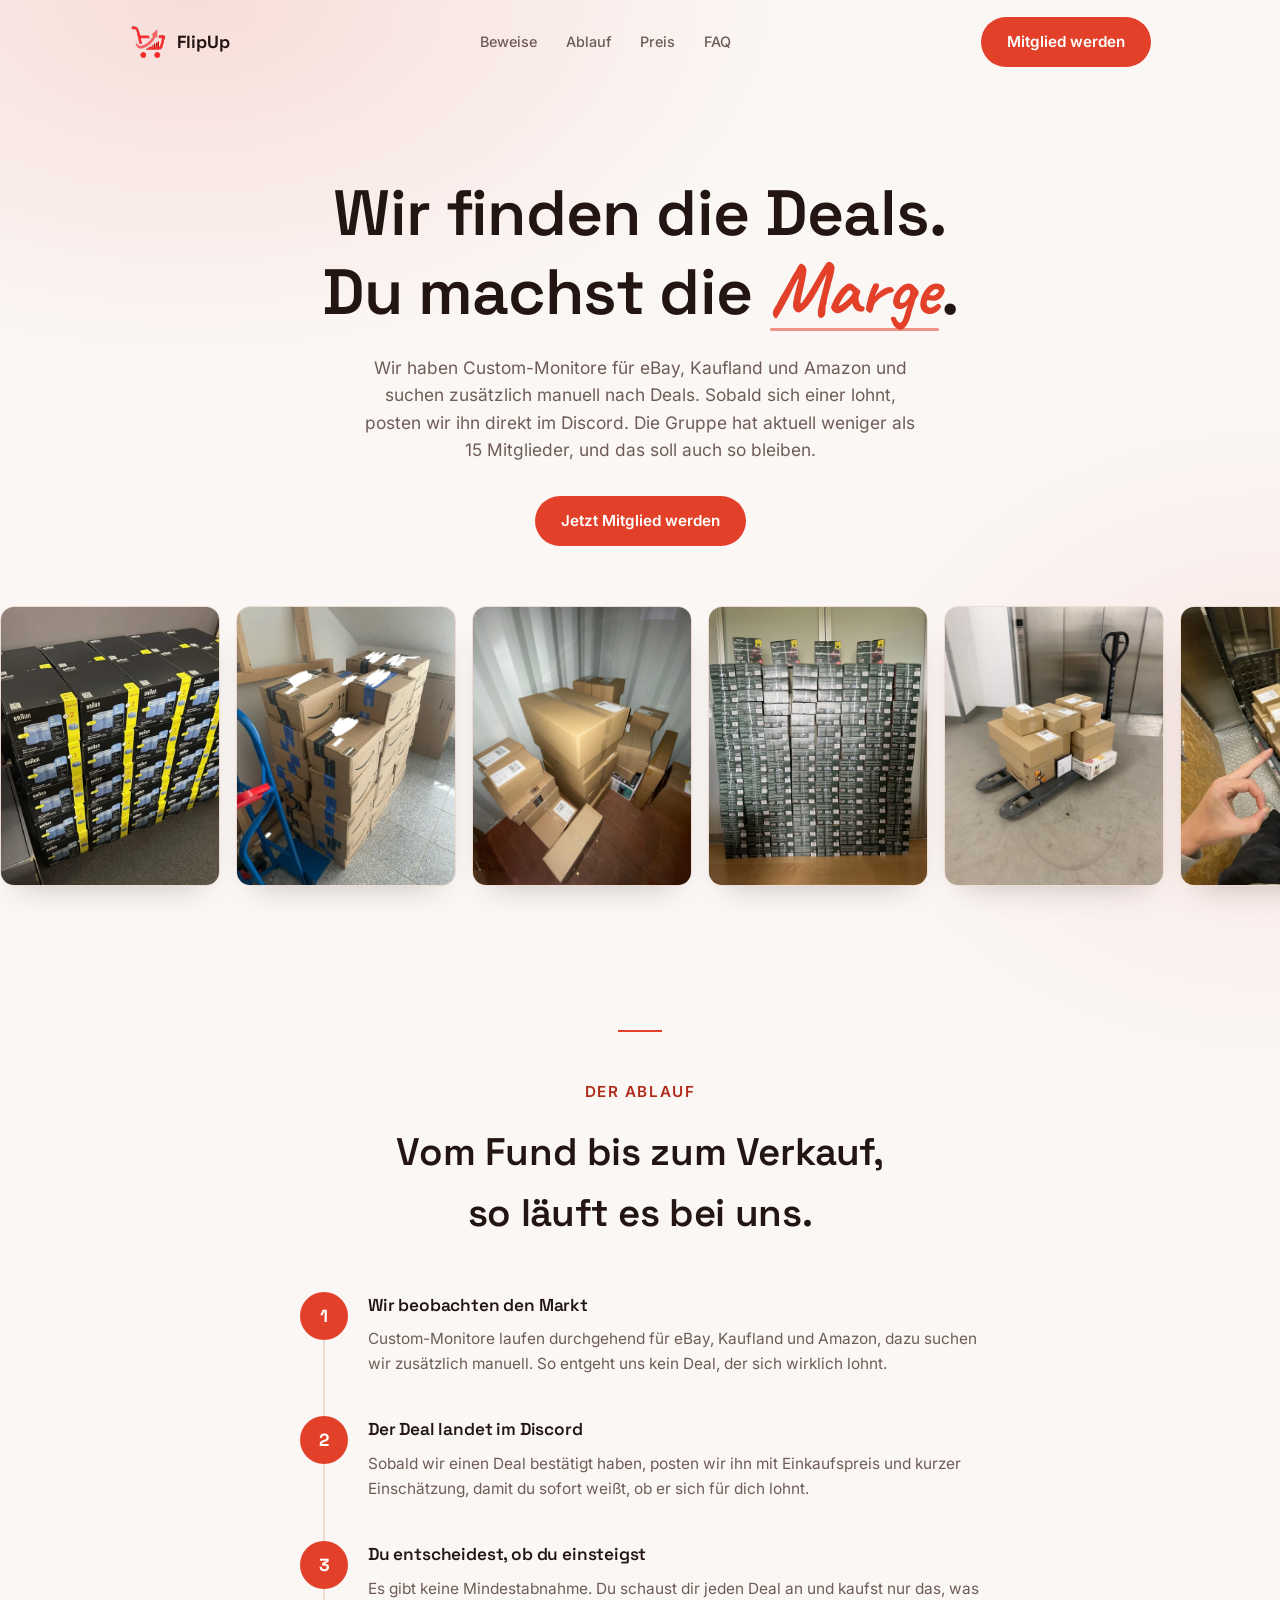
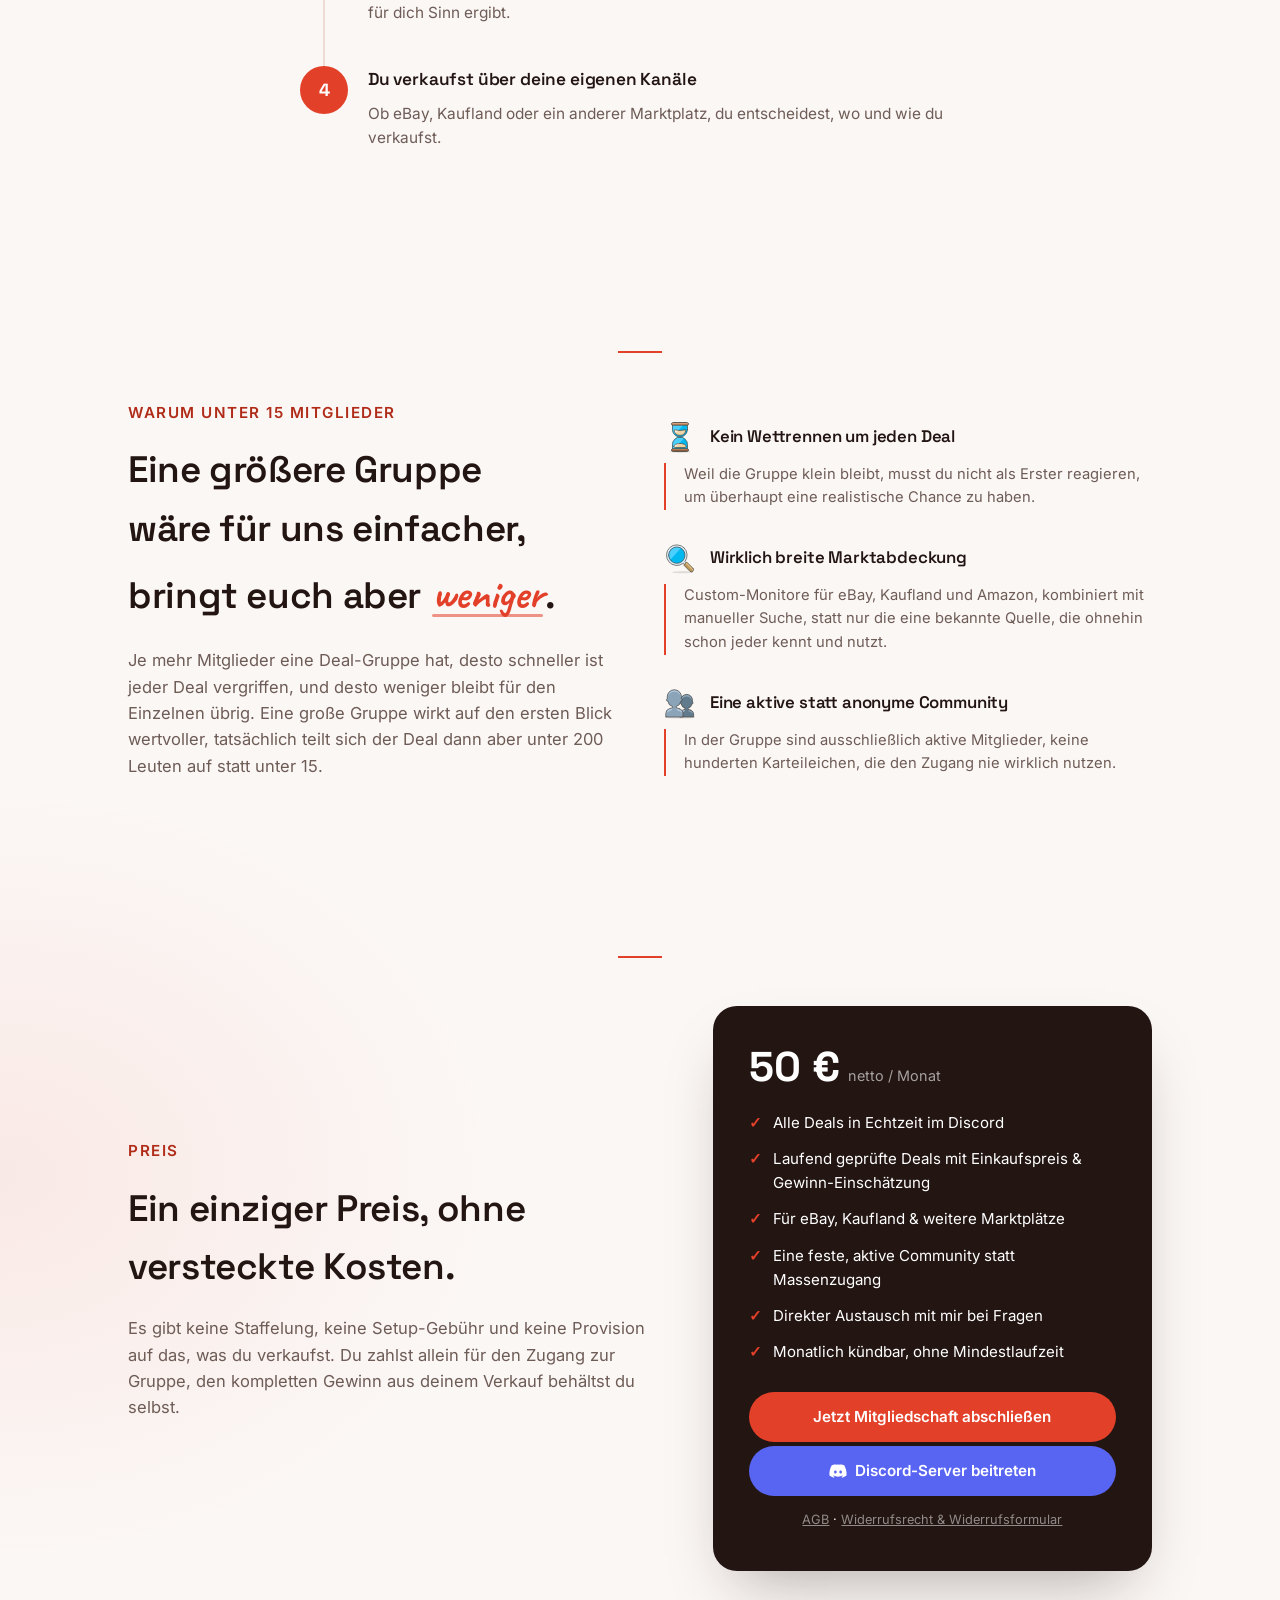
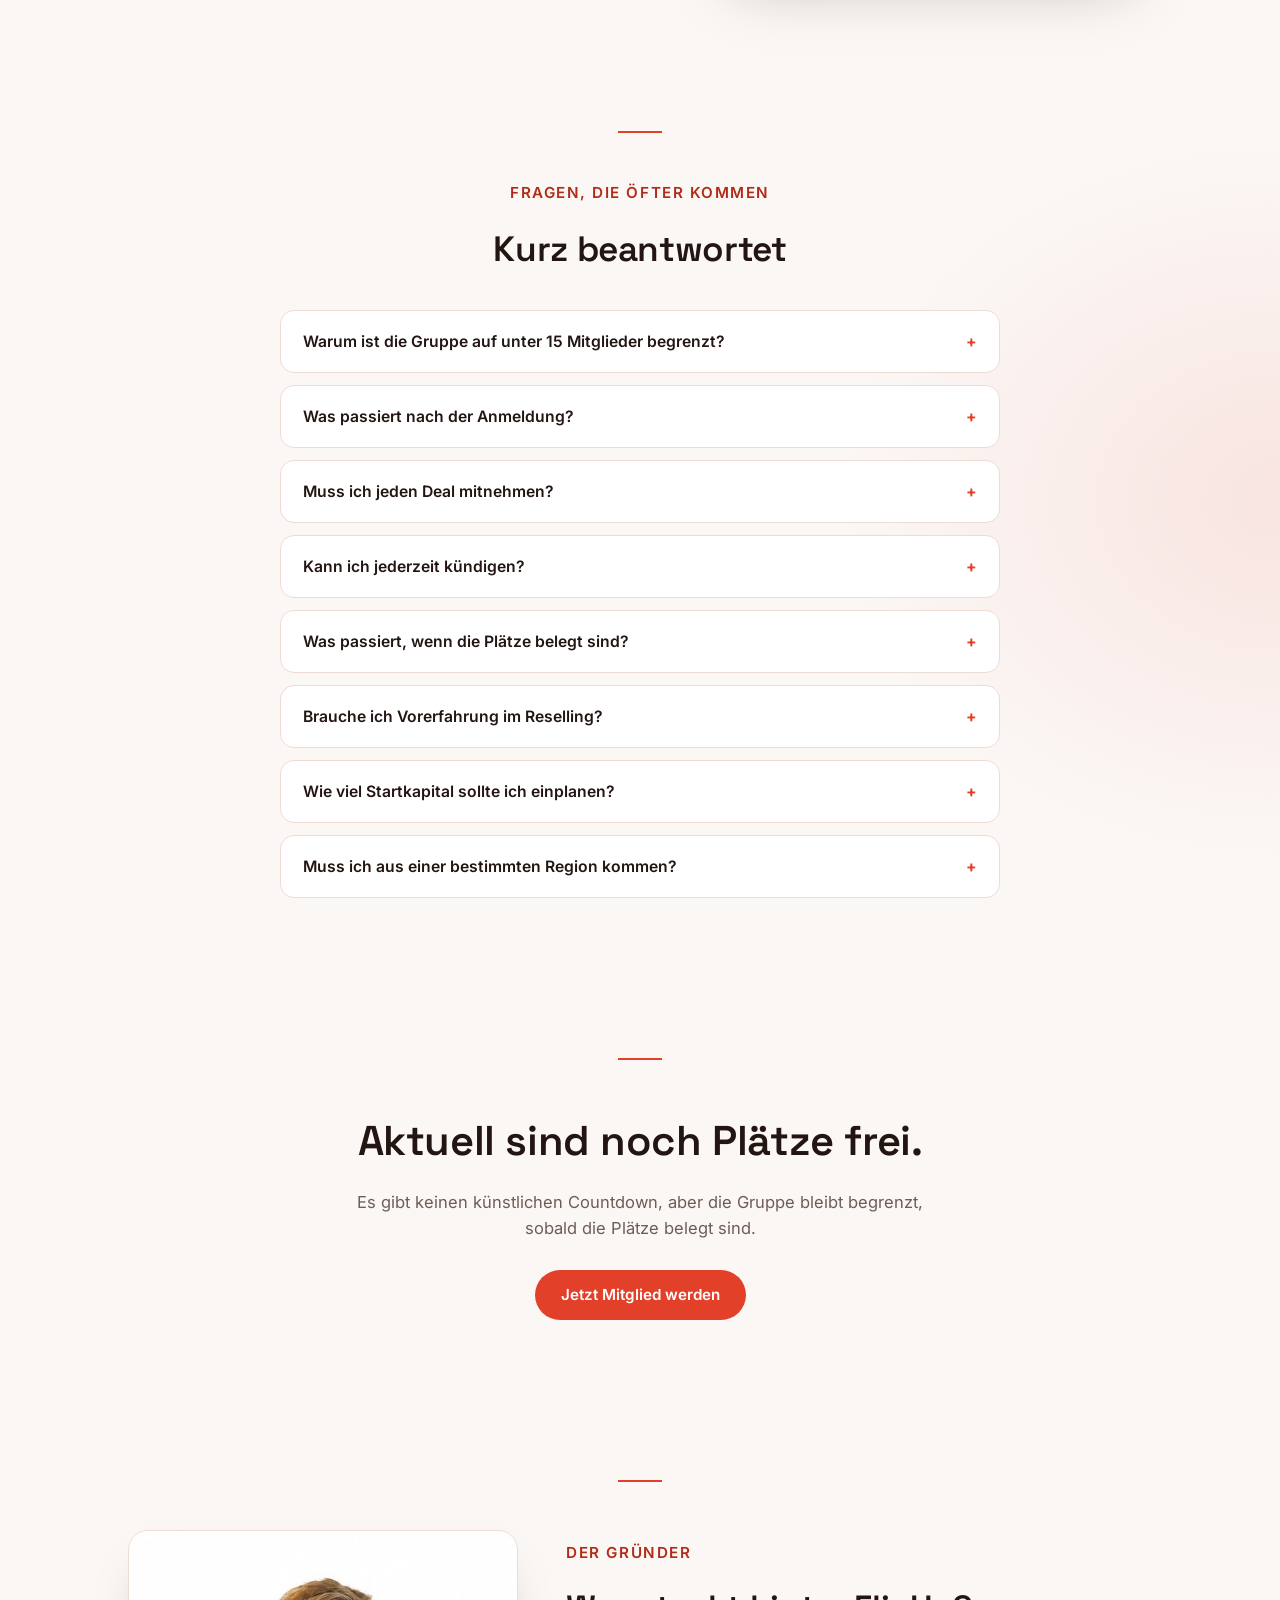
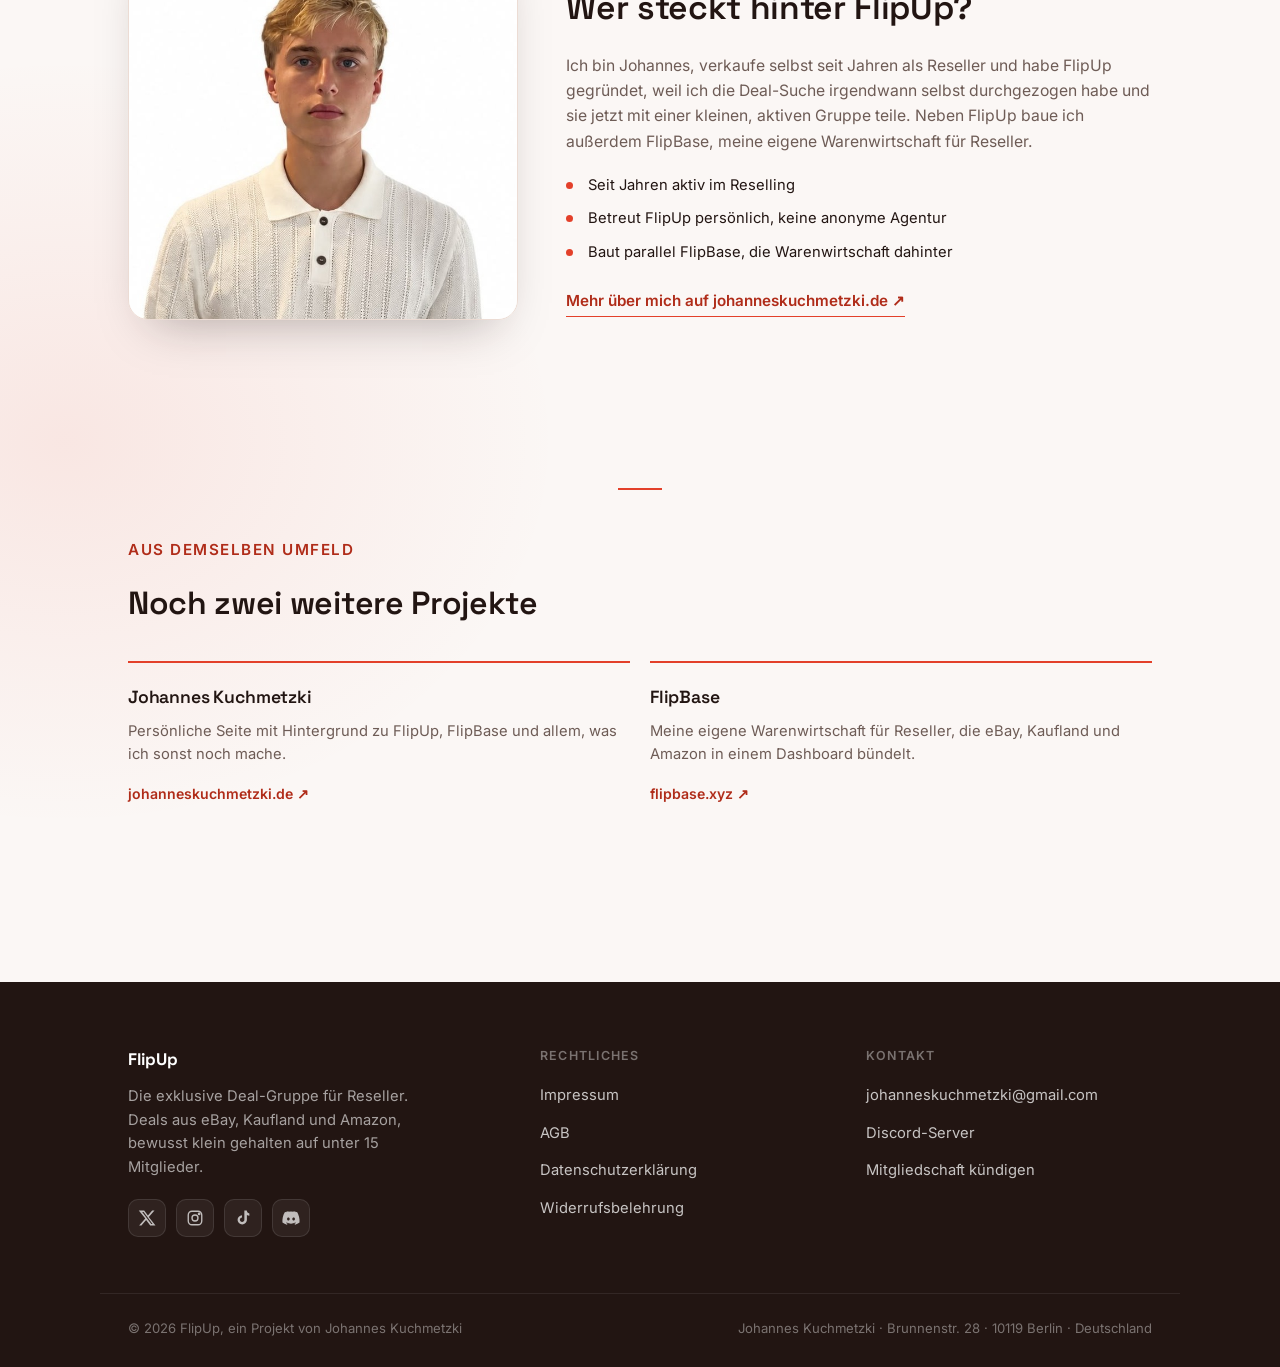
==== commit c85c66b1: "Move icon next to heading, line only below paragraph" ====
--- a/index.html
+++ b/index.html
@@ -13,7 +13,7 @@
 <link rel="icon" type="image/png" sizes="32x32" href="assets/favicon/favicon-32.png">
 <link rel="icon" type="image/png" sizes="16x16" href="assets/favicon/favicon-16.png">
 <link rel="apple-touch-icon" sizes="180x180" href="assets/favicon/favicon-180.png">
-<link rel="stylesheet" href="style.css?v=14">
+<link rel="stylesheet" href="style.css?v=15">
 <script type="application/ld+json">
 {
   "@context": "https://schema.org",
@@ -142,23 +142,29 @@
         </div>
         <div class="why-points">
           <div class="why-point reveal">
-            <img src="assets/icons/clock.svg?v=2" alt="" class="why-icon">
+            <div class="why-heading">
+              <img src="assets/icons/clock.svg?v=2" alt="" class="why-icon">
+              <h3>Kein Wettrennen um jeden Deal</h3>
+            </div>
             <div class="why-body">
-              <h3>Kein Wettrennen um jeden Deal</h3>
               <p>Weil die Gruppe klein bleibt, musst du nicht als Erster reagieren, um überhaupt eine realistische Chance zu haben.</p>
             </div>
           </div>
           <div class="why-point reveal">
-            <img src="assets/icons/search.svg?v=2" alt="" class="why-icon">
+            <div class="why-heading">
+              <img src="assets/icons/search.svg?v=2" alt="" class="why-icon">
+              <h3>Wirklich breite Marktabdeckung</h3>
+            </div>
             <div class="why-body">
-              <h3>Wirklich breite Marktabdeckung</h3>
               <p>Custom-Monitore für eBay, Kaufland und Amazon, kombiniert mit manueller Suche, statt nur die eine bekannte Quelle, die ohnehin schon jeder kennt und nutzt.</p>
             </div>
           </div>
           <div class="why-point reveal">
-            <img src="assets/icons/conference-call.svg?v=2" alt="" class="why-icon">
+            <div class="why-heading">
+              <img src="assets/icons/conference-call.svg?v=2" alt="" class="why-icon">
+              <h3>Eine aktive statt anonyme Community</h3>
+            </div>
             <div class="why-body">
-              <h3>Eine aktive statt anonyme Community</h3>
               <p>In der Gruppe sind ausschließlich aktive Mitglieder, keine hunderten Karteileichen, die den Zugang nie wirklich nutzen.</p>
             </div>
           </div>
--- a/style.css
+++ b/style.css
@@ -437,19 +437,24 @@
 
 .why-point {
   display: flex;
-  align-items: flex-start;
-  gap: 20px;
+  flex-direction: column;
+  gap: 10px;
+}
+
+.why-heading {
+  display: flex;
+  align-items: center;
+  gap: 14px;
 }
 
 .why-icon {
-  width: 40px;
-  height: 40px;
+  width: 32px;
+  height: 32px;
   flex-shrink: 0;
 }
 
 .why-point h3 {
   font-size: 1.05rem;
-  margin-bottom: 6px;
 }
 
 .why-body {
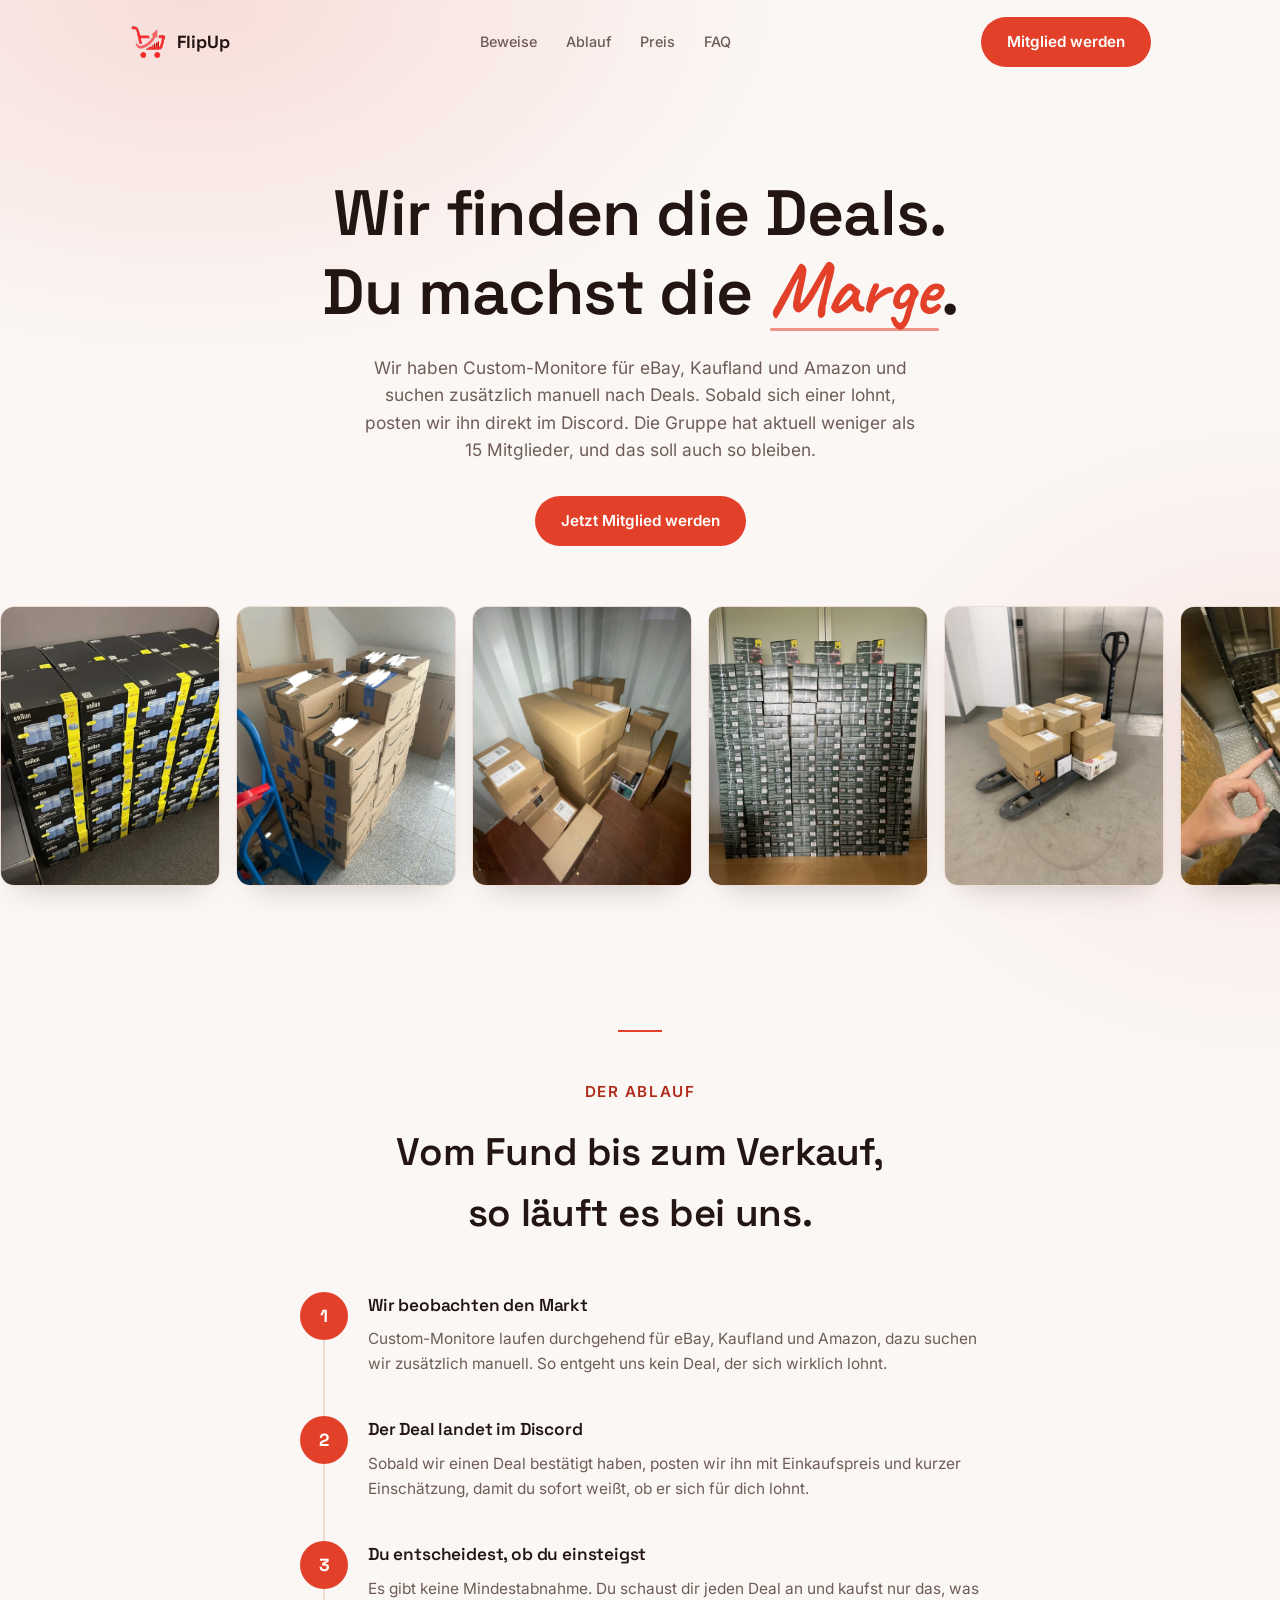
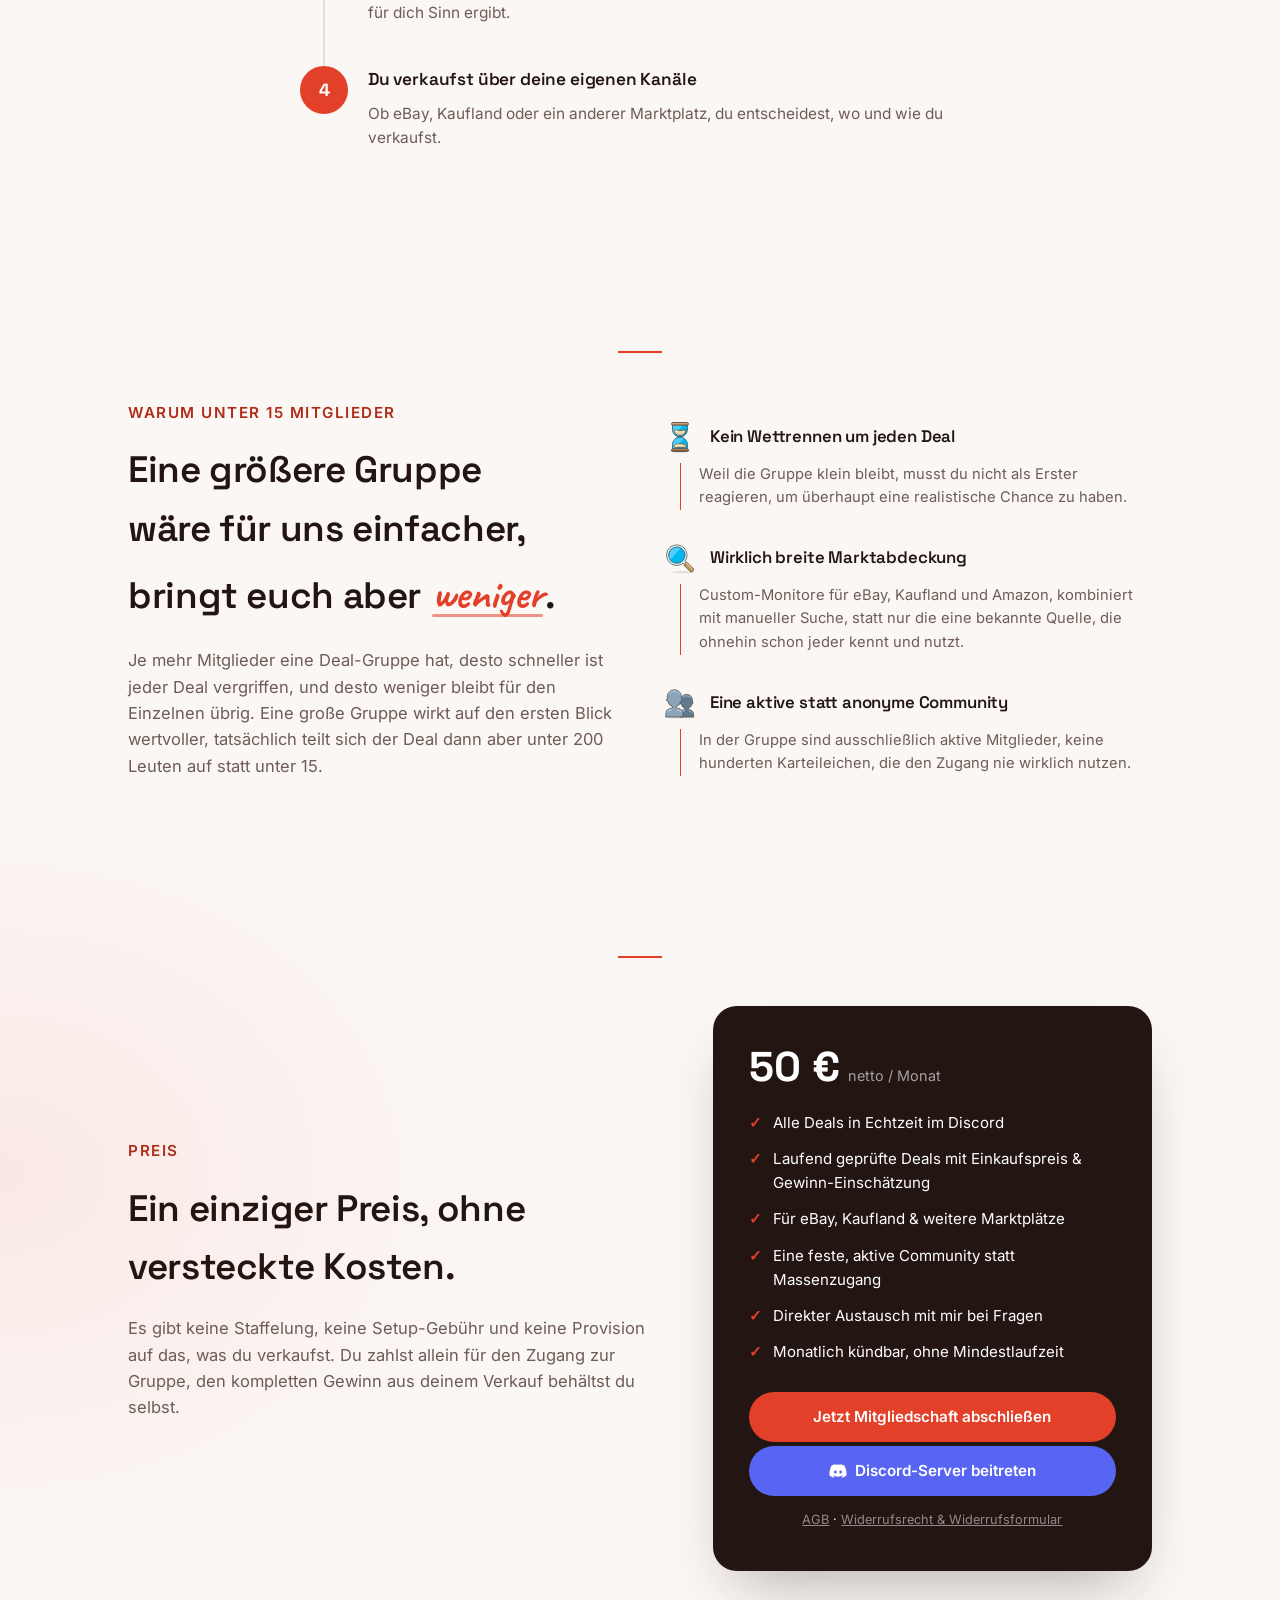
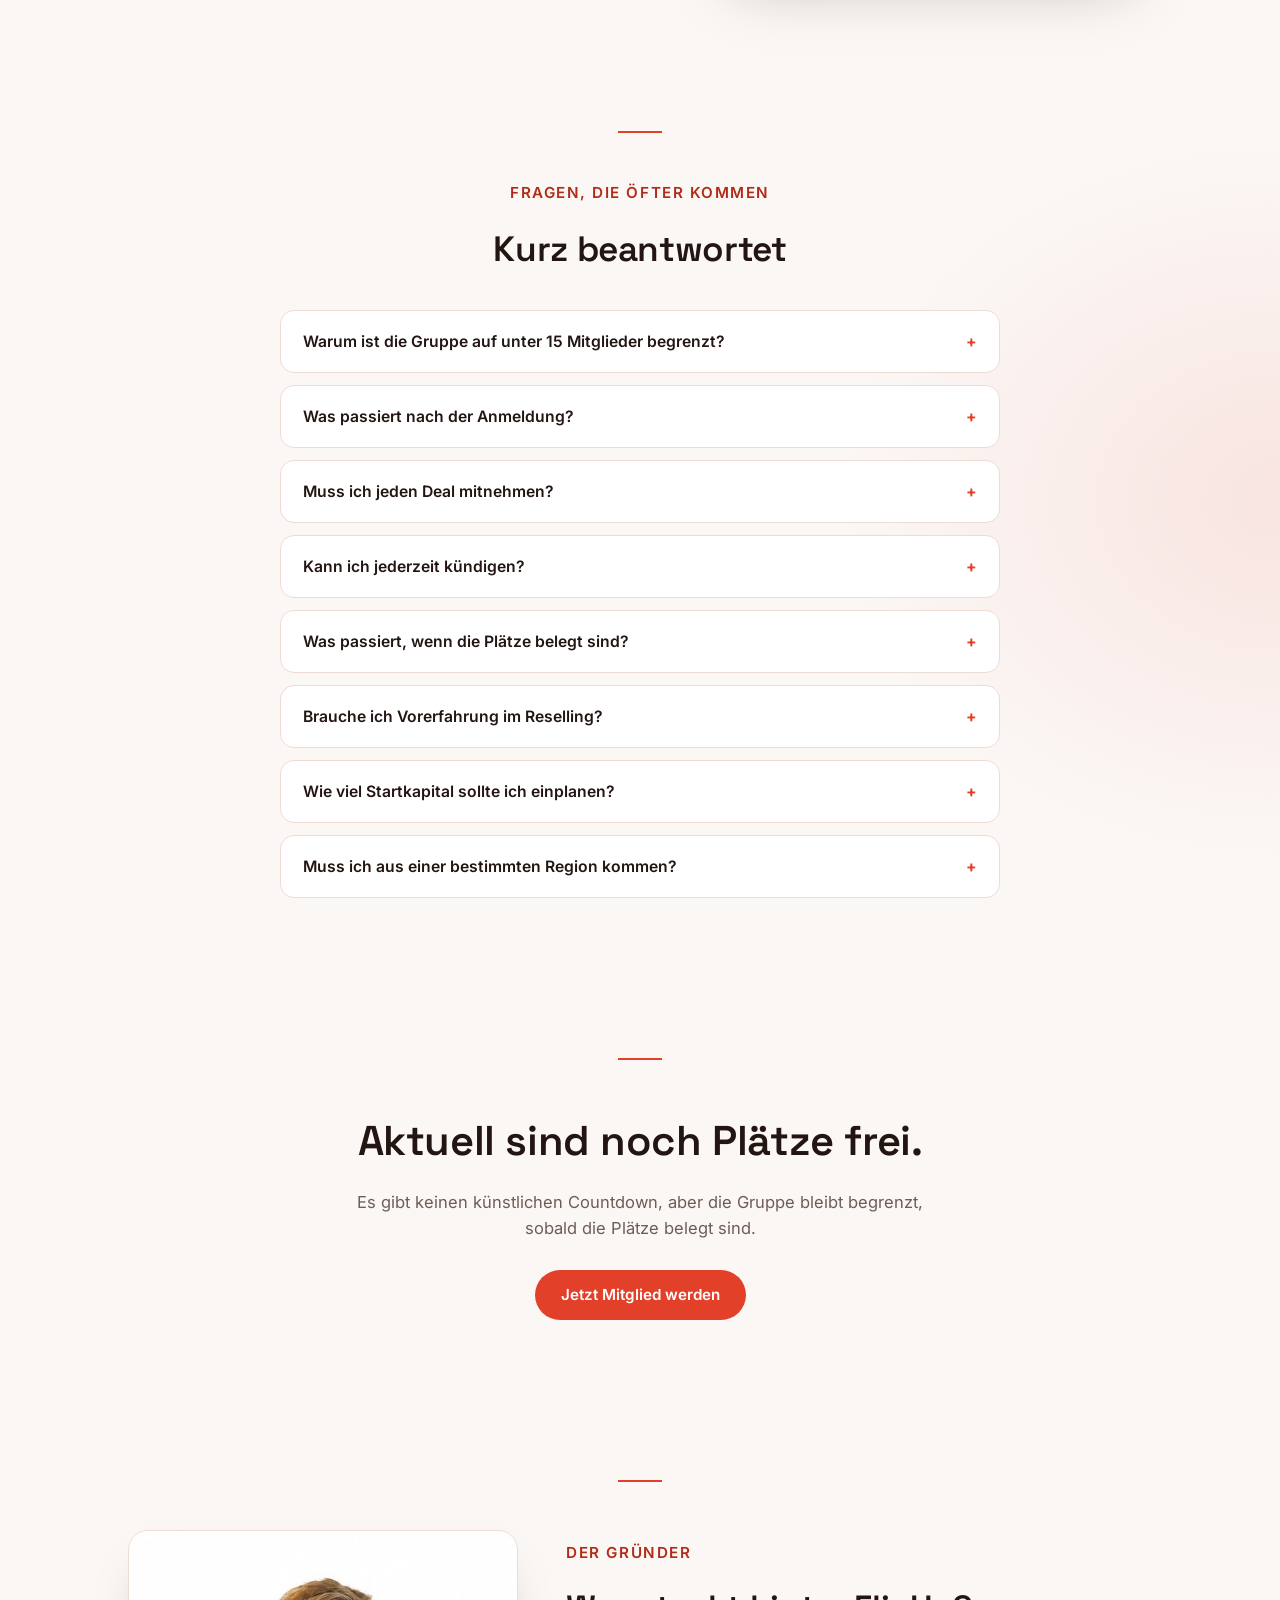
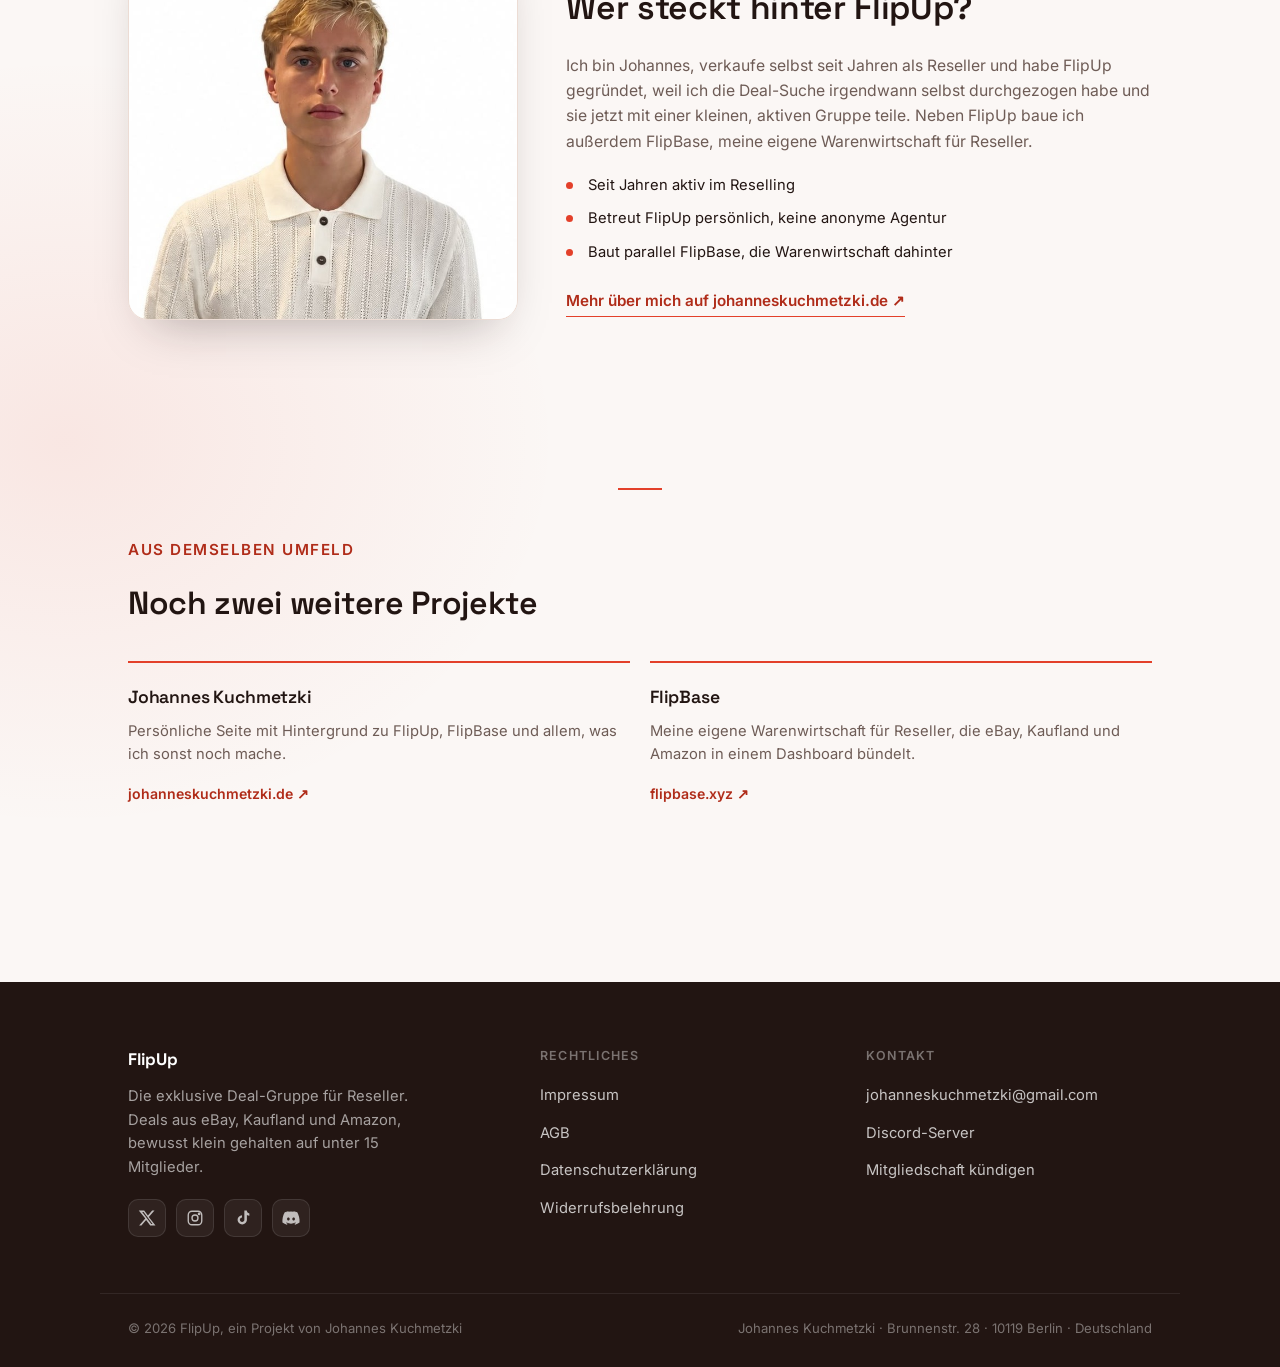
==== commit 76dc0db0: "Align accent line under icon center and make it thinner" ====
--- a/index.html
+++ b/index.html
@@ -13,7 +13,7 @@
 <link rel="icon" type="image/png" sizes="32x32" href="assets/favicon/favicon-32.png">
 <link rel="icon" type="image/png" sizes="16x16" href="assets/favicon/favicon-16.png">
 <link rel="apple-touch-icon" sizes="180x180" href="assets/favicon/favicon-180.png">
-<link rel="stylesheet" href="style.css?v=15">
+<link rel="stylesheet" href="style.css?v=16">
 <script type="application/ld+json">
 {
   "@context": "https://schema.org",
--- a/style.css
+++ b/style.css
@@ -458,7 +458,8 @@
 }
 
 .why-body {
-  border-left: 2px solid var(--accent);
+  margin-left: 16px;
+  border-left: 1px solid var(--accent);
   padding-left: 18px;
 }
 
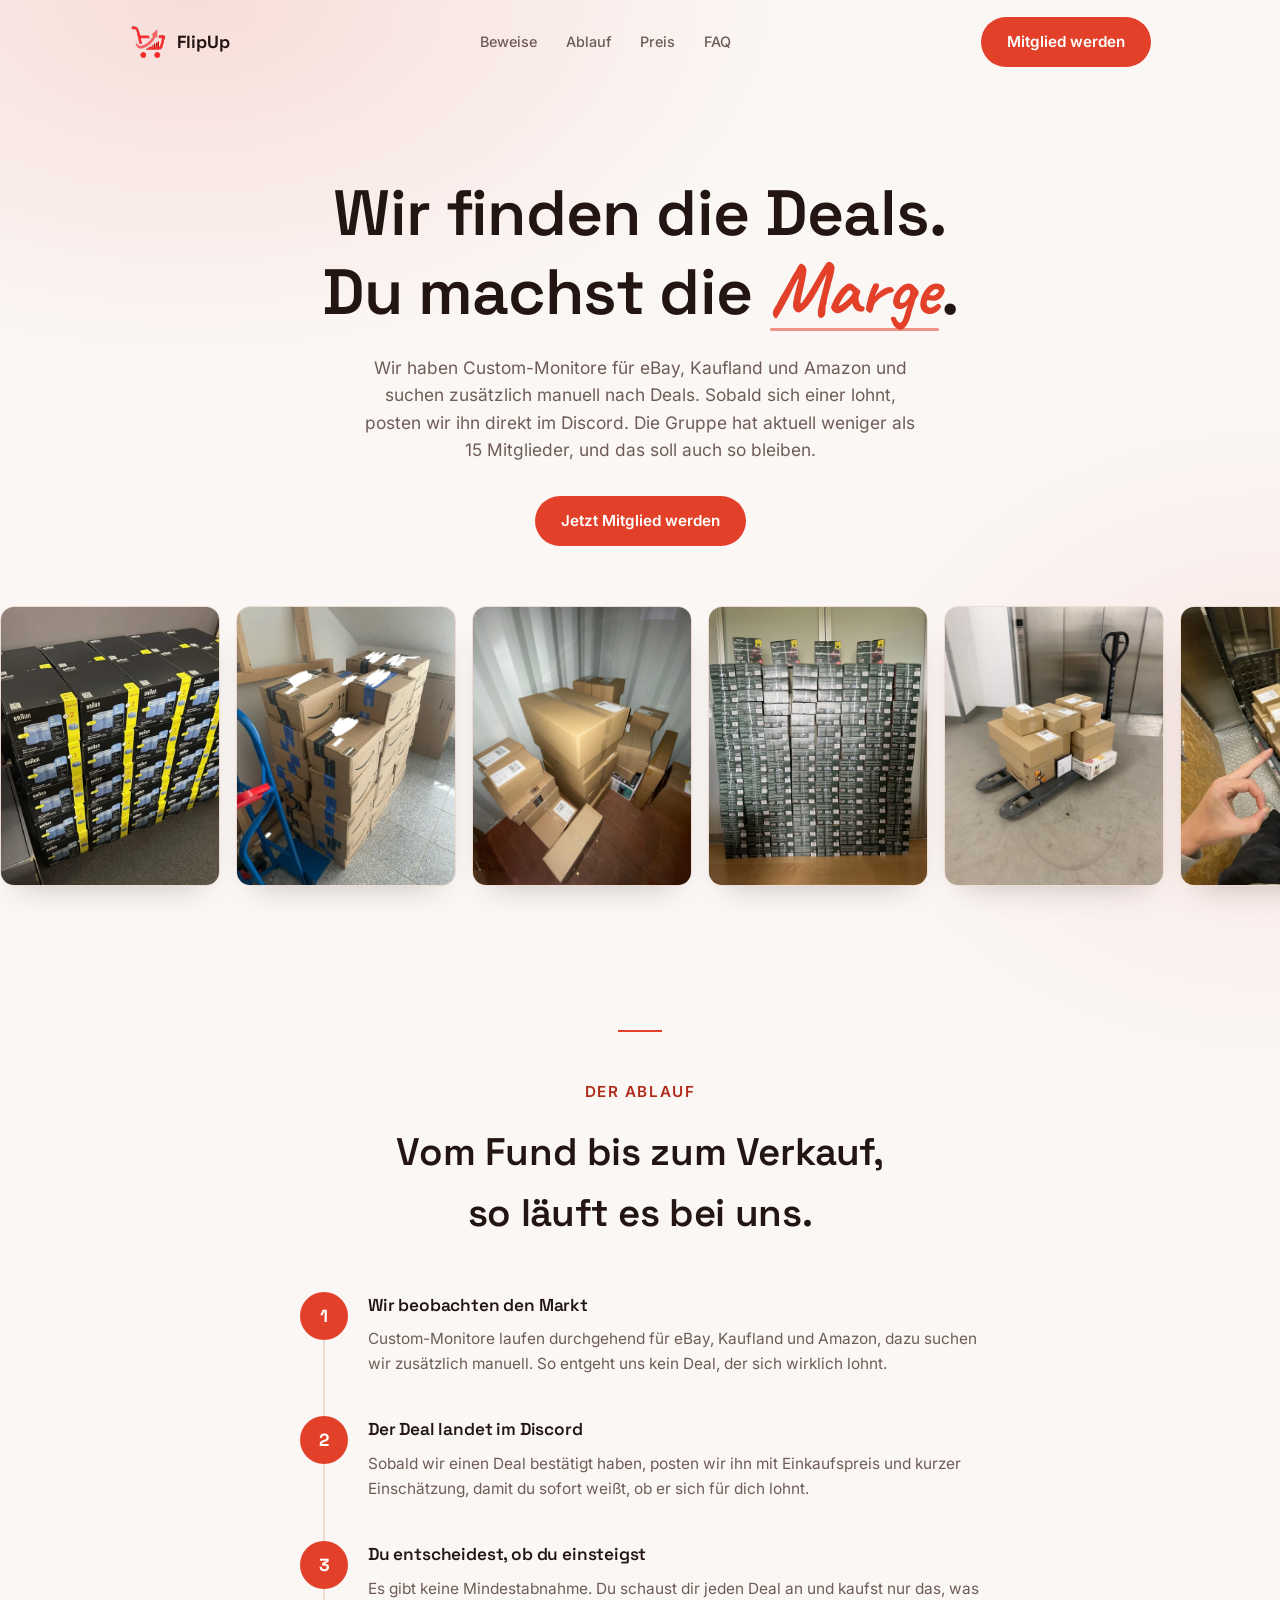
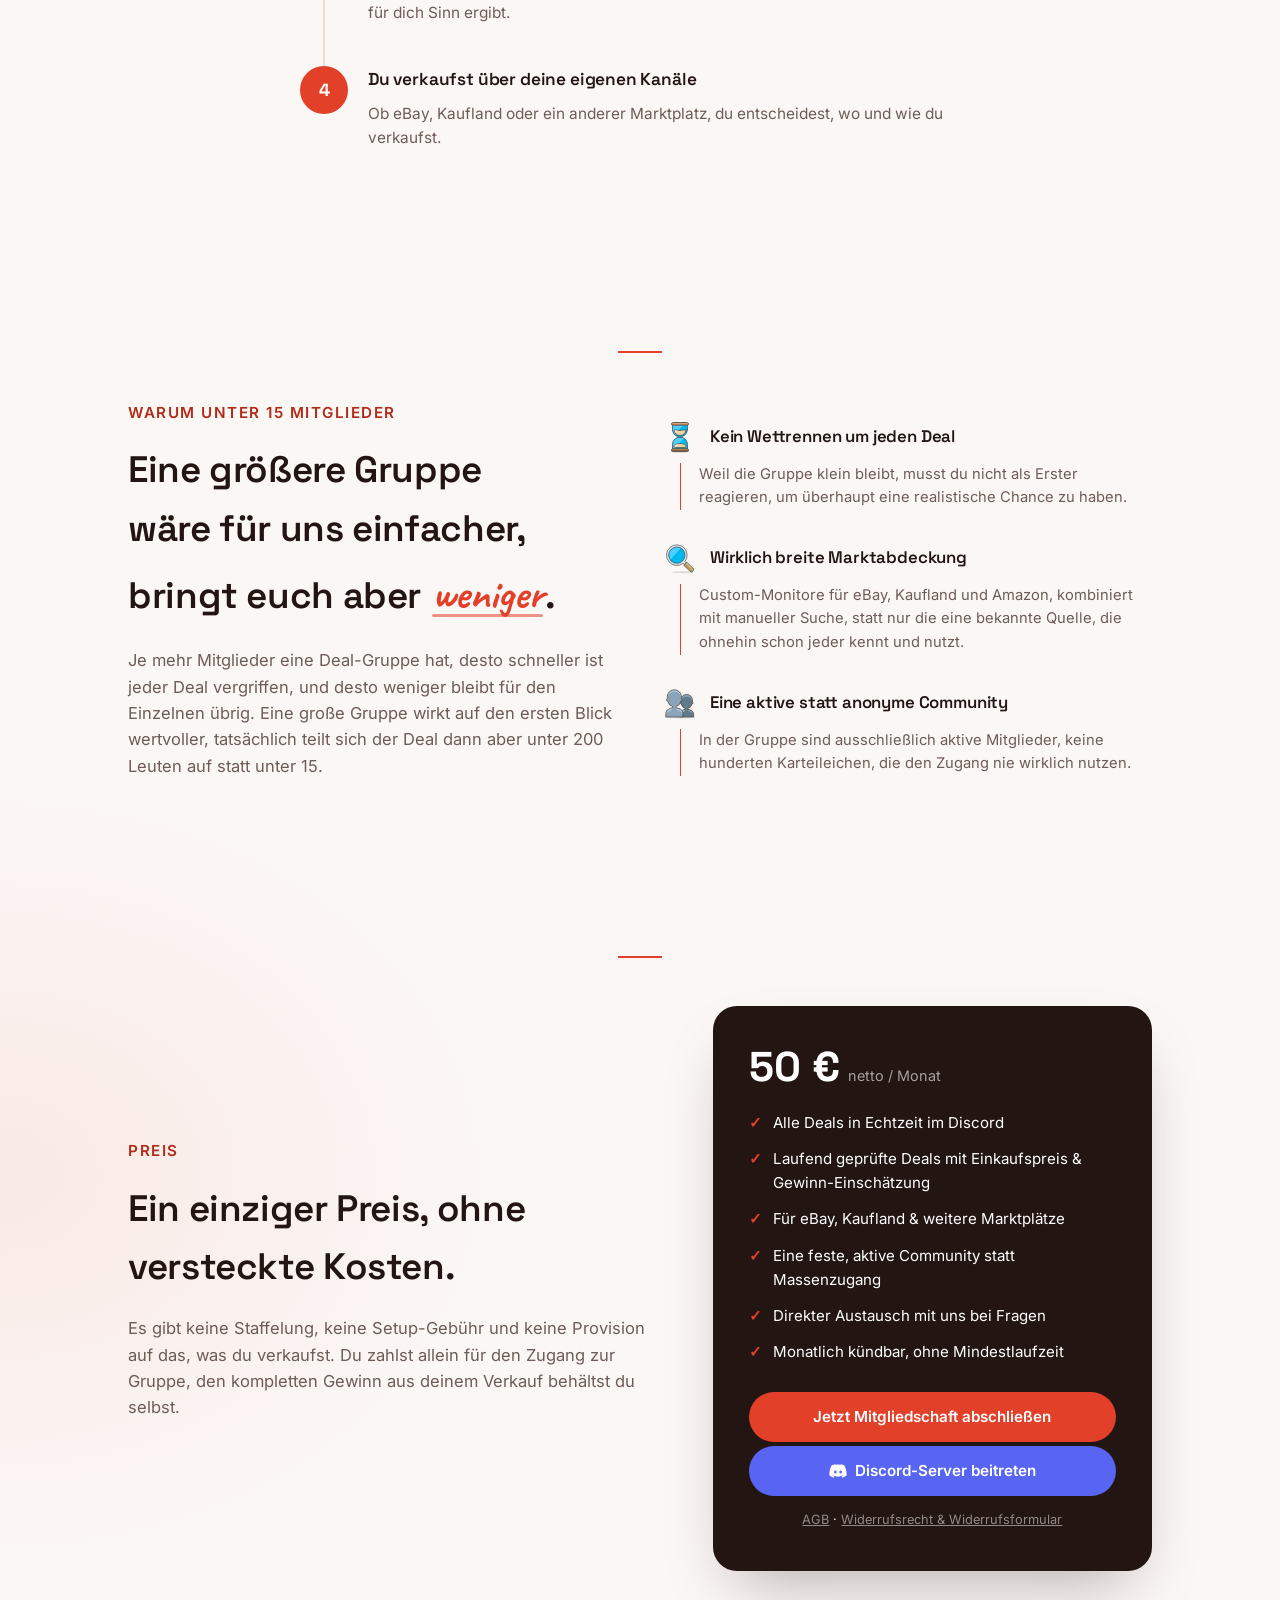
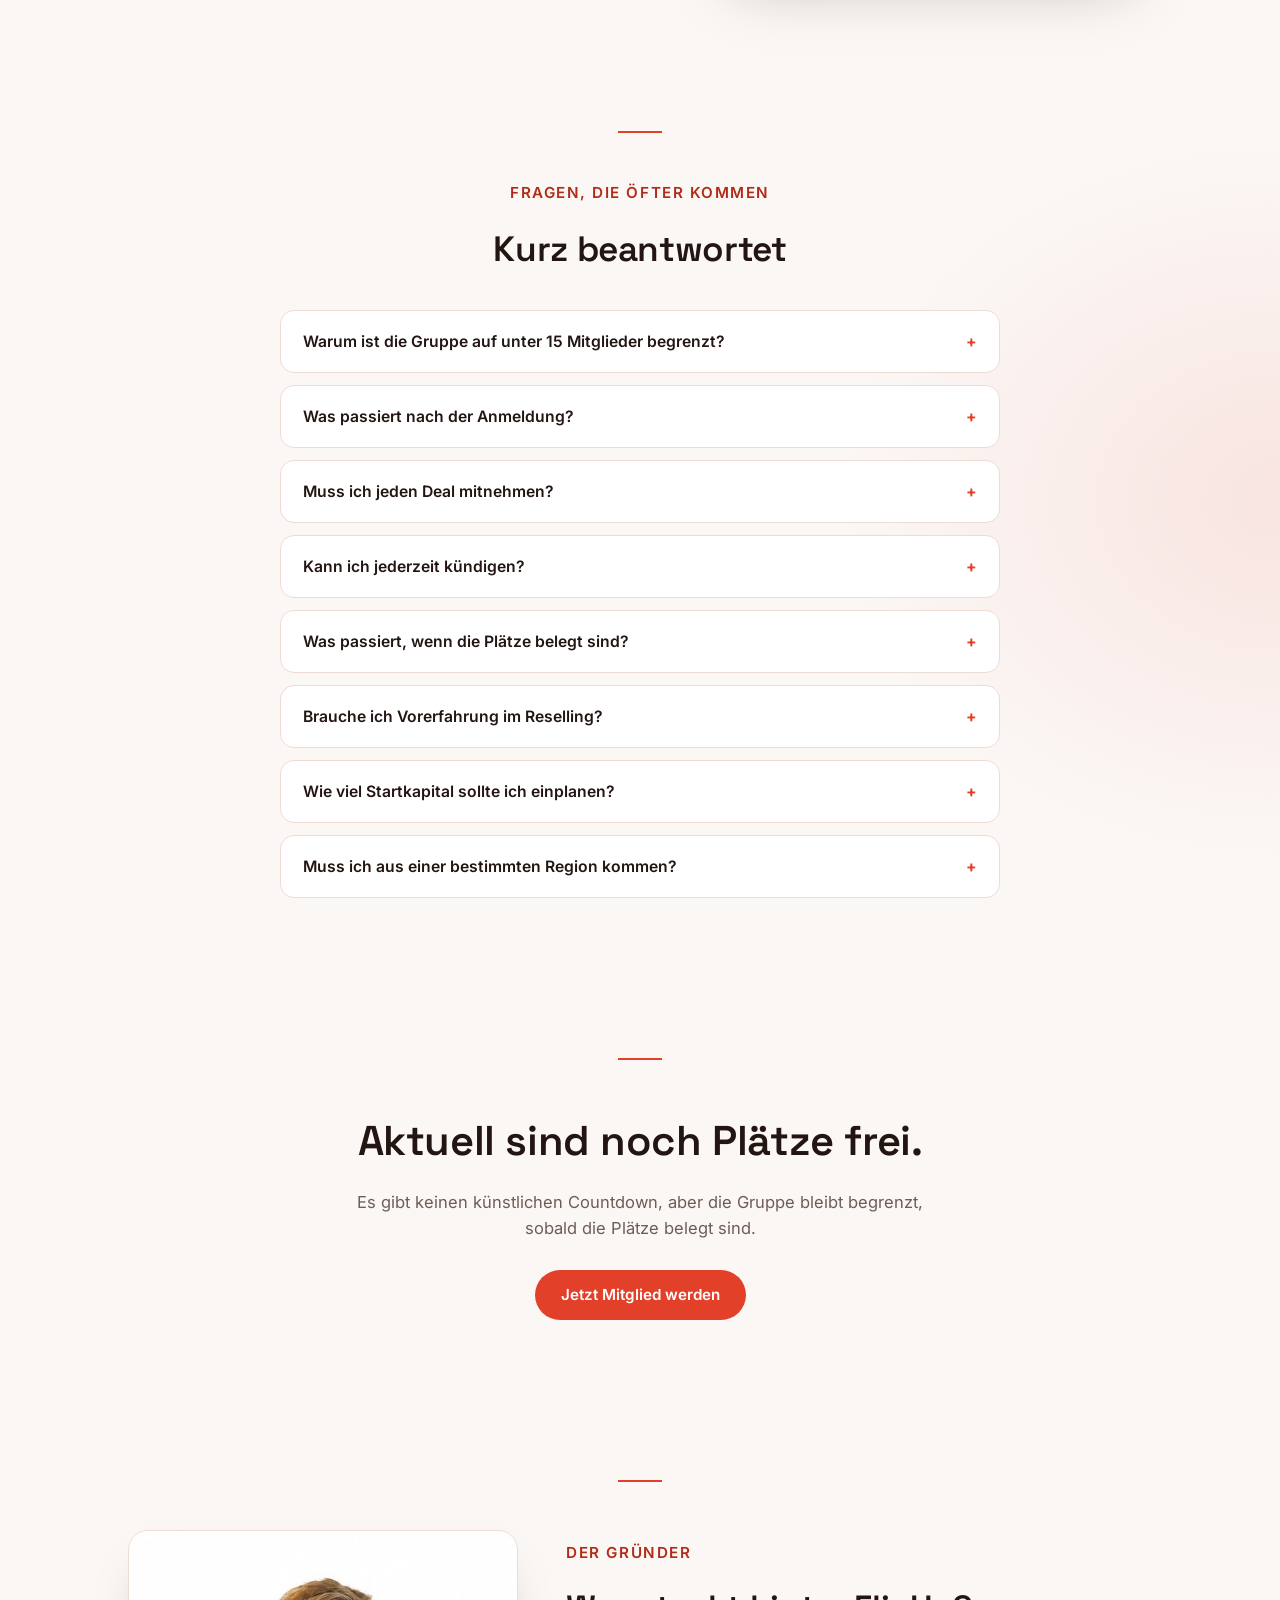
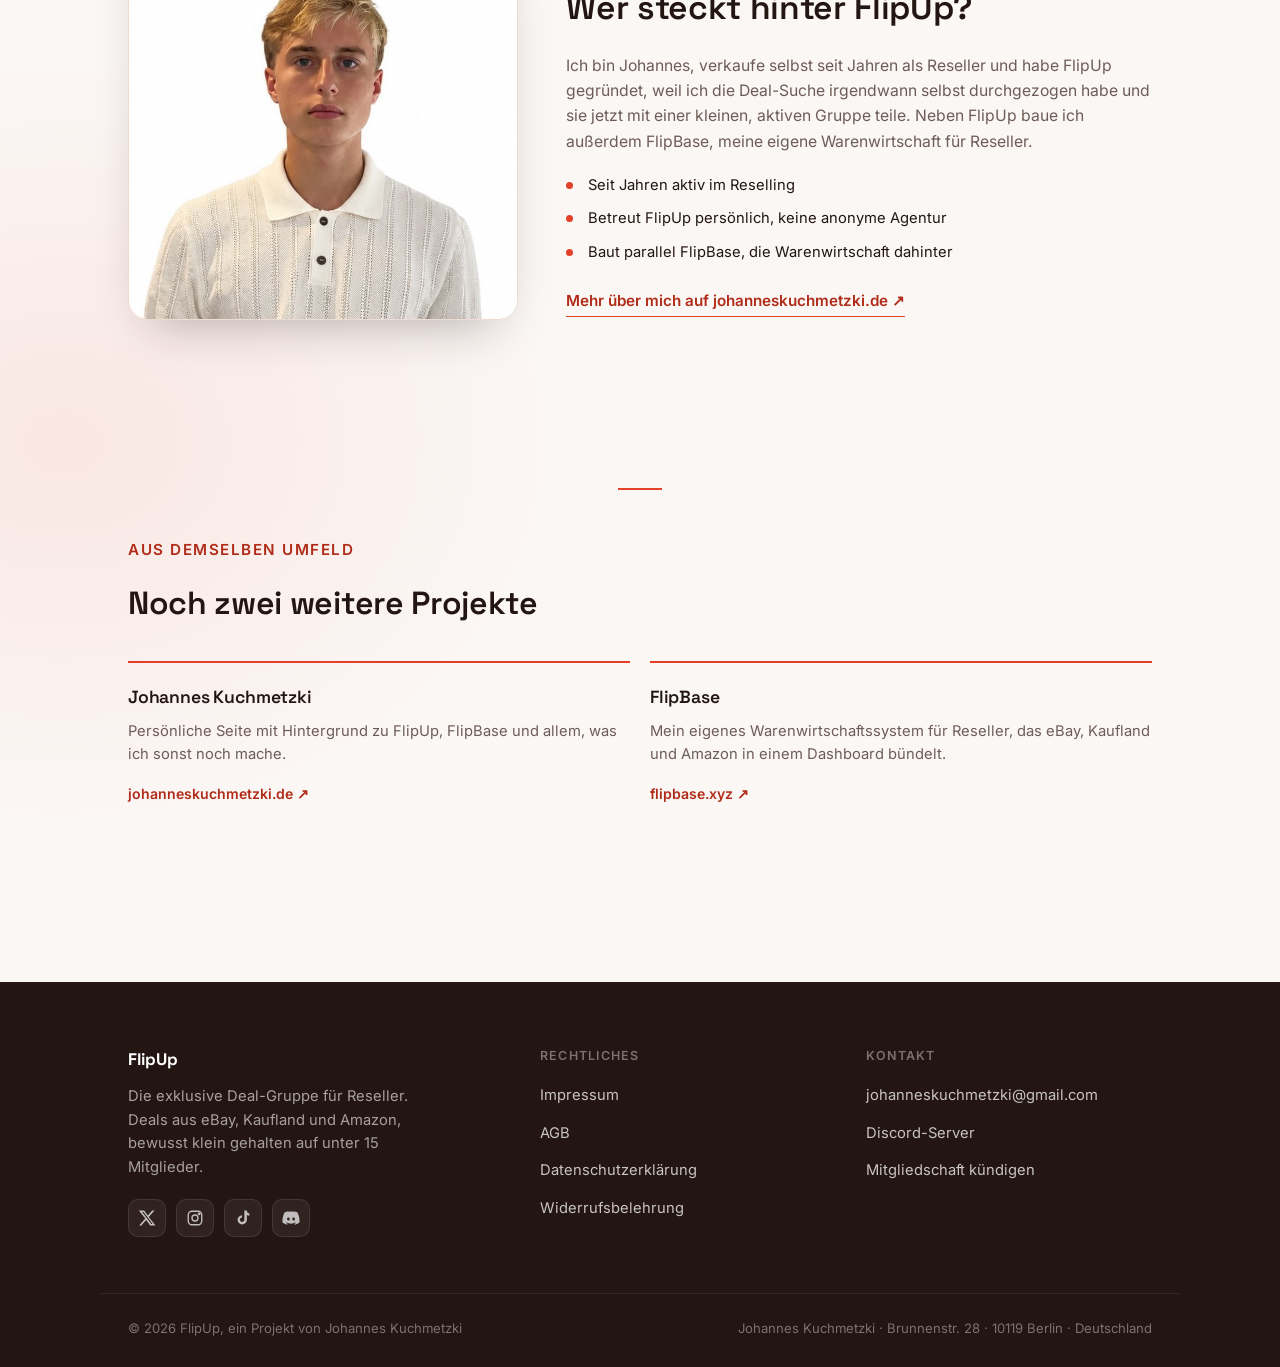
==== commit c24fea16: "Update FlipBase description wording and use 'uns' in pricing card" ====
--- a/index.html
+++ b/index.html
@@ -190,7 +190,7 @@
             <li>Laufend geprüfte Deals mit Einkaufspreis &amp; Gewinn-Einschätzung</li>
             <li>Für eBay, Kaufland &amp; weitere Marktplätze</li>
             <li>Eine feste, aktive Community statt Massenzugang</li>
-            <li>Direkter Austausch mit mir bei Fragen</li>
+            <li>Direkter Austausch mit uns bei Fragen</li>
             <li>Monatlich kündbar, ohne Mindestlaufzeit</li>
           </ul>
           <a class="button button-block" href="https://buy.stripe.com/bJefZj2SH6vlgEM9r18k802" target="_blank" rel="noopener">Jetzt Mitgliedschaft abschließen</a>
@@ -291,7 +291,7 @@
           </a>
           <a class="network-card reveal" href="https://flipbase.xyz" target="_blank" rel="noopener">
             <h3>FlipBase</h3>
-            <p>Meine eigene Warenwirtschaft für Reseller, die eBay, Kaufland und Amazon in einem Dashboard bündelt.</p>
+            <p>Mein eigenes Warenwirtschaftssystem für Reseller, das eBay, Kaufland und Amazon in einem Dashboard bündelt.</p>
             <span class="network-link">flipbase.xyz ↗</span>
           </a>
         </div>
